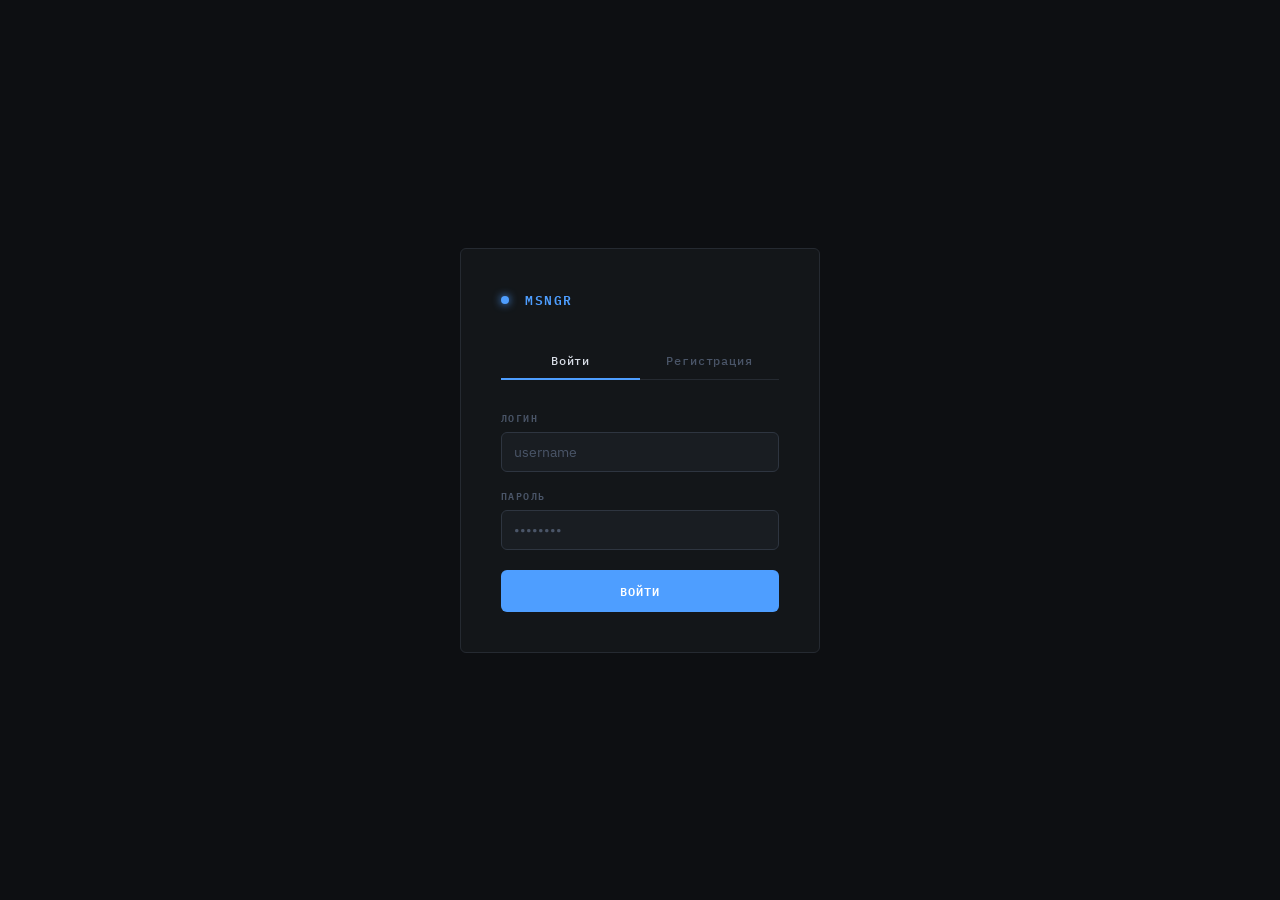
==== frontend/index.html @ 85118519 "Test" ====
<!DOCTYPE html>
<html lang="ru">
<head>
<meta charset="UTF-8" />
<meta name="viewport" content="width=device-width, initial-scale=1.0" />
<title>Messenger</title>
<link rel="preconnect" href="https://fonts.googleapis.com" />
<link href="https://fonts.googleapis.com/css2?family=IBM+Plex+Mono:wght@400;500;600&family=IBM+Plex+Sans:wght@300;400;500;600&display=swap" rel="stylesheet" />
<style>
/* ─── Reset & Variables ─────────────────────────────────────── */
*, *::before, *::after { box-sizing: border-box; margin: 0; padding: 0; }

:root {
  --bg:        #0d0f12;
  --bg2:       #131619;
  --bg3:       #191d22;
  --border:    #252a31;
  --border2:   #2e3540;
  --text:      #d8dde6;
  --text2:     #7a8898;
  --text3:     #4a5568;
  --accent:    #4e9eff;
  --accent2:   #0d6efd;
  --green:     #3ecf8e;
  --red:       #f56565;
  --yellow:    #f6c90e;
  --msg-me:    #1a2a3e;
  --msg-other: #17191e;
  --radius:    6px;
  --font-mono: 'IBM Plex Mono', monospace;
  --font-sans: 'IBM Plex Sans', sans-serif;
  --sidebar-w: 300px;
  --topbar-h:  54px;
}

html, body { height: 100%; overflow: hidden; }

body {
  font-family: var(--font-sans);
  background: var(--bg);
  color: var(--text);
  display: flex;
  align-items: center;
  justify-content: center;
}

/* ─── Auth Screen ───────────────────────────────────────────── */
#auth-screen {
  width: 100%; height: 100%;
  display: flex; align-items: center; justify-content: center;
  background: var(--bg);
  animation: fadeIn .3s ease;
}

.auth-card {
  width: 360px;
  background: var(--bg2);
  border: 1px solid var(--border);
  border-radius: var(--radius);
  padding: 40px;
  display: flex; flex-direction: column; gap: 0;
}

.auth-logo {
  font-family: var(--font-mono);
  font-size: 13px;
  font-weight: 600;
  letter-spacing: .12em;
  text-transform: uppercase;
  color: var(--accent);
  margin-bottom: 32px;
  display: flex; align-items: center; gap: 8px;
}
.auth-logo::before {
  content: '';
  width: 8px; height: 8px;
  background: var(--accent);
  border-radius: 50%;
  display: inline-block;
  box-shadow: 0 0 8px var(--accent);
}

.auth-tabs {
  display: flex; gap: 0;
  border-bottom: 1px solid var(--border);
  margin-bottom: 28px;
}
.auth-tab {
  flex: 1;
  padding: 10px 0;
  background: none; border: none;
  font-family: var(--font-mono);
  font-size: 12px; font-weight: 500;
  letter-spacing: .08em;
  color: var(--text3);
  cursor: pointer;
  border-bottom: 2px solid transparent;
  margin-bottom: -1px;
  transition: color .2s, border-color .2s;
}
.auth-tab.active {
  color: var(--text);
  border-bottom-color: var(--accent);
}

.auth-form { display: flex; flex-direction: column; gap: 14px; }
.auth-form.hidden { display: none; }

.field-label {
  font-family: var(--font-mono);
  font-size: 10px;
  font-weight: 600;
  letter-spacing: .14em;
  text-transform: uppercase;
  color: var(--text3);
  margin-bottom: 6px;
}

.field-group { display: flex; flex-direction: column; }

input[type=text], input[type=password] {
  background: var(--bg3);
  border: 1px solid var(--border2);
  border-radius: var(--radius);
  padding: 10px 12px;
  color: var(--text);
  font-family: var(--font-sans);
  font-size: 14px;
  outline: none;
  transition: border-color .2s, box-shadow .2s;
}
input:focus {
  border-color: var(--accent);
  box-shadow: 0 0 0 2px rgba(78,158,255,.12);
}
input::placeholder { color: var(--text3); }

.btn-primary {
  margin-top: 6px;
  background: var(--accent);
  border: none;
  border-radius: var(--radius);
  padding: 11px;
  color: #fff;
  font-family: var(--font-mono);
  font-size: 12px; font-weight: 600;
  letter-spacing: .1em;
  cursor: pointer;
  transition: background .15s, transform .1s;
}
.btn-primary:hover { background: var(--accent2); }
.btn-primary:active { transform: scale(.98); }

.auth-error {
  font-family: var(--font-mono);
  font-size: 11px;
  color: var(--red);
  padding: 8px 10px;
  background: rgba(245,101,101,.08);
  border: 1px solid rgba(245,101,101,.2);
  border-radius: var(--radius);
  display: none;
}
.auth-error.show { display: block; }

/* ─── App Layout ────────────────────────────────────────────── */
#app {
  width: 100%; height: 100%;
  display: none;
  flex-direction: row;
  background: var(--bg);
}
#app.visible { display: flex; }

/* ─── Sidebar ───────────────────────────────────────────────── */
.sidebar {
  width: var(--sidebar-w);
  min-width: var(--sidebar-w);
  background: var(--bg2);
  border-right: 1px solid var(--border);
  display: flex; flex-direction: column;
  height: 100%;
  overflow: hidden;
}

.sidebar-header {
  height: var(--topbar-h);
  padding: 0 16px;
  display: flex; align-items: center; justify-content: space-between;
  border-bottom: 1px solid var(--border);
  flex-shrink: 0;
}

.sidebar-logo {
  font-family: var(--font-mono);
  font-size: 12px; font-weight: 600;
  letter-spacing: .12em;
  color: var(--accent);
  display: flex; align-items: center; gap: 7px;
}
.conn-dot {
  width: 7px; height: 7px;
  border-radius: 50%;
  background: var(--text3);
  transition: background .3s, box-shadow .3s;
  flex-shrink: 0;
}
.conn-dot.connected { background: var(--green); box-shadow: 0 0 6px var(--green); }
.conn-dot.error { background: var(--red); }

.icon-btn {
  width: 30px; height: 30px;
  background: none; border: 1px solid var(--border2);
  border-radius: var(--radius);
  color: var(--text2);
  cursor: pointer;
  display: flex; align-items: center; justify-content: center;
  font-size: 16px;
  transition: background .15s, color .15s, border-color .15s;
}
.icon-btn:hover { background: var(--bg3); color: var(--text); border-color: var(--border2); }

.sidebar-me {
  padding: 12px 16px;
  border-bottom: 1px solid var(--border);
  display: flex; align-items: center; gap: 10px;
  flex-shrink: 0;
}
.me-avatar {
  width: 32px; height: 32px;
  border-radius: 50%;
  background: var(--accent2);
  display: flex; align-items: center; justify-content: center;
  font-family: var(--font-mono);
  font-size: 11px; font-weight: 600;
  color: #fff;
  flex-shrink: 0;
}
.me-info { flex: 1; min-width: 0; }
.me-nick {
  font-size: 13px; font-weight: 600;
  color: var(--text);
  white-space: nowrap; overflow: hidden; text-overflow: ellipsis;
}
.me-login {
  font-family: var(--font-mono);
  font-size: 10px; color: var(--text3);
}
.logout-btn {
  background: none; border: none;
  color: var(--text3); cursor: pointer;
  font-size: 15px;
  transition: color .15s;
  padding: 4px;
}
.logout-btn:hover { color: var(--red); }

.rooms-label {
  padding: 12px 16px 6px;
  font-family: var(--font-mono);
  font-size: 10px; font-weight: 600;
  letter-spacing: .14em;
  text-transform: uppercase;
  color: var(--text3);
  display: flex; align-items: center; justify-content: space-between;
  flex-shrink: 0;
}

.rooms-list {
  flex: 1;
  overflow-y: auto;
  scrollbar-width: thin;
  scrollbar-color: var(--border2) transparent;
}
.rooms-list::-webkit-scrollbar { width: 4px; }
.rooms-list::-webkit-scrollbar-thumb { background: var(--border2); border-radius: 2px; }

.room-item {
  padding: 10px 16px;
  cursor: pointer;
  display: flex; align-items: center; gap: 10px;
  border-left: 2px solid transparent;
  transition: background .12s, border-color .12s;
  position: relative;
}
.room-item:hover { background: var(--bg3); }
.room-item.active {
  background: rgba(78,158,255,.07);
  border-left-color: var(--accent);
}

.room-avatar {
  width: 36px; height: 36px;
  border-radius: 50%;
  background: var(--bg3);
  border: 1px solid var(--border2);
  display: flex; align-items: center; justify-content: center;
  font-family: var(--font-mono);
  font-size: 12px; font-weight: 600;
  color: var(--text2);
  flex-shrink: 0;
  text-transform: uppercase;
}

.room-info { flex: 1; min-width: 0; }
.room-name {
  font-size: 13px; font-weight: 500;
  white-space: nowrap; overflow: hidden; text-overflow: ellipsis;
  color: var(--text);
}
.room-last {
  font-size: 11px; color: var(--text3);
  white-space: nowrap; overflow: hidden; text-overflow: ellipsis;
  margin-top: 2px;
}

.unread-badge {
  min-width: 18px; height: 18px;
  background: var(--accent);
  border-radius: 9px;
  font-family: var(--font-mono);
  font-size: 10px; font-weight: 600;
  color: #fff;
  display: flex; align-items: center; justify-content: center;
  padding: 0 5px;
  flex-shrink: 0;
}

.rooms-empty {
  padding: 32px 16px;
  text-align: center;
  color: var(--text3);
  font-size: 13px;
  font-family: var(--font-mono);
}

/* ─── Chat Area ─────────────────────────────────────────────── */
.chat-area {
  flex: 1;
  display: flex; flex-direction: column;
  height: 100%;
  overflow: hidden;
}

.chat-topbar {
  height: var(--topbar-h);
  padding: 0 20px;
  border-bottom: 1px solid var(--border);
  display: flex; align-items: center; gap: 12px;
  flex-shrink: 0;
  background: var(--bg2);
}
.chat-title {
  flex: 1;
  font-size: 14px; font-weight: 600;
  color: var(--text);
  white-space: nowrap; overflow: hidden; text-overflow: ellipsis;
}
.chat-subtitle {
  font-family: var(--font-mono);
  font-size: 11px; color: var(--text3);
  margin-top: 1px;
}

.topbar-actions { display: flex; gap: 6px; }

.chat-placeholder {
  flex: 1;
  display: flex; flex-direction: column;
  align-items: center; justify-content: center;
  color: var(--text3);
  gap: 12px;
}
.chat-placeholder svg { opacity: .15; }
.chat-placeholder p {
  font-family: var(--font-mono);
  font-size: 12px; letter-spacing: .1em;
}

/* Messages */
.messages-area {
  flex: 1;
  overflow-y: auto;
  padding: 20px;
  display: flex; flex-direction: column; gap: 2px;
  scrollbar-width: thin;
  scrollbar-color: var(--border2) transparent;
}
.messages-area::-webkit-scrollbar { width: 4px; }
.messages-area::-webkit-scrollbar-thumb { background: var(--border2); border-radius: 2px; }

.msg-group { display: flex; flex-direction: column; gap: 1px; margin-bottom: 10px; }
.msg-group.me { align-items: flex-end; }

.msg-author {
  font-family: var(--font-mono);
  font-size: 10px; font-weight: 600;
  letter-spacing: .06em;
  color: var(--text3);
  padding: 0 10px;
  margin-bottom: 3px;
}

.msg-bubble {
  max-width: 68%;
  padding: 9px 13px;
  border-radius: 10px;
  font-size: 14px;
  line-height: 1.55;
  word-break: break-word;
  background: var(--msg-other);
  color: var(--text);
  border: 1px solid var(--border);
  animation: msgIn .15s ease;
}
.msg-group.me .msg-bubble {
  background: var(--msg-me);
  border-color: rgba(78,158,255,.2);
}

@keyframes msgIn {
  from { opacity: 0; transform: translateY(4px); }
  to { opacity: 1; transform: none; }
}

.msg-time {
  font-family: var(--font-mono);
  font-size: 9px;
  color: var(--text3);
  padding: 0 10px;
  margin-top: 2px;
}

.msg-load-more {
  text-align: center;
  padding: 8px;
}
.msg-load-btn {
  background: none; border: 1px solid var(--border2);
  border-radius: var(--radius);
  color: var(--text3);
  font-family: var(--font-mono);
  font-size: 11px;
  padding: 6px 14px;
  cursor: pointer;
  transition: background .15s, color .15s;
}
.msg-load-btn:hover { background: var(--bg3); color: var(--text2); }

/* Input */
.chat-input-bar {
  padding: 14px 20px;
  border-top: 1px solid var(--border);
  background: var(--bg2);
  display: flex; gap: 10px; align-items: flex-end;
  flex-shrink: 0;
}

.input-wrap {
  flex: 1;
  background: var(--bg3);
  border: 1px solid var(--border2);
  border-radius: 10px;
  display: flex; align-items: flex-end;
  padding: 0 4px;
  transition: border-color .2s, box-shadow .2s;
}
.input-wrap:focus-within {
  border-color: var(--accent);
  box-shadow: 0 0 0 2px rgba(78,158,255,.1);
}

#msg-input {
  flex: 1;
  background: none; border: none; outline: none;
  color: var(--text);
  font-family: var(--font-sans);
  font-size: 14px;
  padding: 10px 8px;
  resize: none;
  max-height: 130px;
  scrollbar-width: thin;
  line-height: 1.5;
}
#msg-input::placeholder { color: var(--text3); }

.send-btn {
  width: 36px; height: 36px; min-width: 36px;
  background: var(--accent);
  border: none; border-radius: 8px;
  color: #fff;
  cursor: pointer;
  display: flex; align-items: center; justify-content: center;
  transition: background .15s, transform .1s;
  margin-bottom: 5px;
}
.send-btn:hover { background: var(--accent2); }
.send-btn:active { transform: scale(.93); }
.send-btn:disabled { background: var(--border2); cursor: not-allowed; }

/* ─── Modal ─────────────────────────────────────────────────── */
.modal-overlay {
  position: fixed; inset: 0;
  background: rgba(0,0,0,.6);
  backdrop-filter: blur(4px);
  display: flex; align-items: center; justify-content: center;
  z-index: 100;
  animation: fadeIn .15s ease;
}
.modal-overlay.hidden { display: none; }

.modal-box {
  background: var(--bg2);
  border: 1px solid var(--border2);
  border-radius: var(--radius);
  padding: 28px;
  width: 340px;
  display: flex; flex-direction: column; gap: 16px;
  animation: slideUp .2s ease;
}

@keyframes slideUp {
  from { transform: translateY(12px); opacity: 0; }
  to { transform: none; opacity: 1; }
}

.modal-title {
  font-family: var(--font-mono);
  font-size: 12px; font-weight: 600;
  letter-spacing: .1em;
  text-transform: uppercase;
  color: var(--text);
}

.modal-actions { display: flex; gap: 8px; justify-content: flex-end; }
.btn-ghost {
  background: none; border: 1px solid var(--border2);
  border-radius: var(--radius);
  color: var(--text2);
  font-family: var(--font-mono);
  font-size: 11px;
  padding: 8px 14px;
  cursor: pointer;
  transition: background .15s;
}
.btn-ghost:hover { background: var(--bg3); }

.members-list { display: flex; flex-direction: column; gap: 6px; max-height: 240px; overflow-y: auto; }
.member-row {
  display: flex; align-items: center; gap: 10px;
  padding: 6px 0;
  border-bottom: 1px solid var(--border);
}
.member-row:last-child { border: none; }
.member-avatar {
  width: 28px; height: 28px;
  border-radius: 50%;
  background: var(--bg3);
  border: 1px solid var(--border2);
  display: flex; align-items: center; justify-content: center;
  font-family: var(--font-mono);
  font-size: 10px; font-weight: 600;
  color: var(--text2);
  text-transform: uppercase;
  flex-shrink: 0;
}
.member-name { font-size: 13px; flex: 1; }
.member-login { font-family: var(--font-mono); font-size: 10px; color: var(--text3); }

/* ─── Toast ─────────────────────────────────────────────────── */
#toast {
  position: fixed;
  bottom: 24px; left: 50%;
  transform: translateX(-50%) translateY(20px);
  background: var(--bg3);
  border: 1px solid var(--border2);
  border-radius: var(--radius);
  padding: 10px 18px;
  font-family: var(--font-mono);
  font-size: 12px;
  color: var(--text2);
  opacity: 0;
  pointer-events: none;
  z-index: 200;
  transition: opacity .2s, transform .2s;
  white-space: nowrap;
}
#toast.show {
  opacity: 1;
  transform: translateX(-50%) translateY(0);
}

/* ─── Misc ──────────────────────────────────────────────────── */
@keyframes fadeIn { from { opacity: 0; } to { opacity: 1; } }

.hidden { display: none !important; }

.divider-date {
  text-align: center;
  margin: 14px 0 6px;
  position: relative;
}
.divider-date span {
  font-family: var(--font-mono);
  font-size: 10px;
  color: var(--text3);
  background: var(--bg);
  padding: 0 10px;
  position: relative;
  z-index: 1;
}
.divider-date::before {
  content: '';
  position: absolute;
  left: 0; right: 0; top: 50%;
  height: 1px;
  background: var(--border);
}

/* Mobile */
@media (max-width: 640px) {
  .sidebar {
    position: absolute;
    z-index: 10;
    transform: translateX(-100%);
    transition: transform .25s ease;
    height: 100%;
  }
  .sidebar.open { transform: none; }
  :root { --sidebar-w: 280px; }
}
</style>
</head>
<body>

<!-- ─── Auth Screen ─────────────────────────────────────────── -->
<div id="auth-screen">
  <div class="auth-card">
    <div class="auth-logo">
      <span></span> MSNGR
    </div>
    <div class="auth-tabs">
      <button class="auth-tab active" onclick="switchTab('login')">Войти</button>
      <button class="auth-tab" onclick="switchTab('register')">Регистрация</button>
    </div>

    <!-- Login -->
    <form class="auth-form" id="form-login" onsubmit="doLogin(event)">
      <div class="field-group">
        <div class="field-label">Логин</div>
        <input type="text" id="l-login" placeholder="username" autocomplete="username" />
      </div>
      <div class="field-group">
        <div class="field-label">Пароль</div>
        <input type="password" id="l-pass" placeholder="••••••••" autocomplete="current-password" />
      </div>
      <div class="auth-error" id="login-err"></div>
      <button class="btn-primary" type="submit">ВОЙТИ</button>
    </form>

    <!-- Register -->
    <form class="auth-form hidden" id="form-register" onsubmit="doRegister(event)">
      <div class="field-group">
        <div class="field-label">Логин</div>
        <input type="text" id="r-login" placeholder="username" autocomplete="username" />
      </div>
      <div class="field-group">
        <div class="field-label">Никнейм (необязательно)</div>
        <input type="text" id="r-nick" placeholder="Отображаемое имя" />
      </div>
      <div class="field-group">
        <div class="field-label">Пароль</div>
        <input type="password" id="r-pass" placeholder="минимум 6 символов" autocomplete="new-password" />
      </div>
      <div class="field-group">
        <div class="field-label">Повторите пароль</div>
        <input type="password" id="r-pass2" placeholder="••••••••" autocomplete="new-password" />
      </div>
      <div class="auth-error" id="reg-err"></div>
      <button class="btn-primary" type="submit">СОЗДАТЬ АККАУНТ</button>
    </form>
  </div>
</div>

<!-- ─── App ────────────────────────────────────────────────── -->
<div id="app">

  <!-- Sidebar -->
  <div class="sidebar" id="sidebar">
    <div class="sidebar-header">
      <div class="sidebar-logo">
        <span class="conn-dot" id="conn-dot"></span>
        MSNGR
      </div>
      <button class="icon-btn" title="Создать комнату" onclick="openCreateRoom()">＋</button>
    </div>

    <div class="sidebar-me">
      <div class="me-avatar" id="me-avatar">?</div>
      <div class="me-info">
        <div class="me-nick" id="me-nick">—</div>
        <div class="me-login" id="me-login"></div>
      </div>
      <button class="logout-btn" onclick="doLogout()" title="Выйти">⏻</button>
    </div>

    <div class="rooms-label">
      Чаты
      <span id="total-unread" style="display:none; background:var(--accent); color:#fff; font-family:var(--font-mono); font-size:10px; font-weight:600; border-radius:9px; padding:1px 7px;"></span>
    </div>

    <div class="rooms-list" id="rooms-list">
      <div class="rooms-empty">нет чатов</div>
    </div>
  </div>

  <!-- Chat -->
  <div class="chat-area" id="chat-area">

    <!-- Placeholder -->
    <div class="chat-placeholder" id="chat-placeholder">
      <svg width="64" height="64" viewBox="0 0 24 24" fill="none" stroke="currentColor" stroke-width="1">
        <path d="M21 15a2 2 0 0 1-2 2H7l-4 4V5a2 2 0 0 1 2-2h14a2 2 0 0 1 2 2z"/>
      </svg>
      <p>выберите чат</p>
    </div>

    <!-- Active chat -->
    <div id="chat-main" class="hidden" style="display:none; flex-direction:column; height:100%;">
      <div class="chat-topbar">
        <div style="display:flex; flex-direction:column;">
          <div class="chat-title" id="chat-title">—</div>
          <div class="chat-subtitle" id="chat-subtitle"></div>
        </div>
        <div class="topbar-actions">
          <button class="icon-btn" title="Участники" onclick="openMembers()">👥</button>
          <button class="icon-btn" title="Добавить участника" onclick="openAddMember()">＋</button>
          <button class="icon-btn" title="Переименовать" onclick="openRename()">✎</button>
          <button class="icon-btn" title="Покинуть" onclick="confirmLeave()" style="color:var(--red)">✕</button>
        </div>
      </div>

      <div class="messages-area" id="messages-area">
        <div class="msg-load-more" id="load-more-wrap">
          <button class="msg-load-btn" onclick="loadMoreMessages()">Загрузить ещё</button>
        </div>
      </div>

      <div class="chat-input-bar">
        <div class="input-wrap">
          <textarea id="msg-input" rows="1" placeholder="Сообщение..."></textarea>
        </div>
        <button class="send-btn" id="send-btn" onclick="sendMessage()">
          <svg width="16" height="16" viewBox="0 0 24 24" fill="currentColor">
            <path d="M2.01 21L23 12 2.01 3 2 10l15 2-15 2z"/>
          </svg>
        </button>
      </div>
    </div>
  </div>
</div>

<!-- ─── Modals ─────────────────────────────────────────────── -->

<!-- Create Room -->
<div class="modal-overlay hidden" id="modal-create-room">
  <div class="modal-box">
    <div class="modal-title">Новый чат</div>
    <div class="field-group">
      <div class="field-label">Название комнаты</div>
      <input type="text" id="new-room-name" placeholder="Мой чат" />
    </div>
    <div class="modal-actions">
      <button class="btn-ghost" onclick="closeModal('modal-create-room')">Отмена</button>
      <button class="btn-primary" style="margin:0; flex:0;" onclick="doCreateRoom()">Создать</button>
    </div>
  </div>
</div>

<!-- Add Member -->
<div class="modal-overlay hidden" id="modal-add-member">
  <div class="modal-box">
    <div class="modal-title">Добавить участника</div>
    <div class="field-group">
      <div class="field-label">Логин пользователя</div>
      <input type="text" id="add-member-login" placeholder="username" />
    </div>
    <div class="modal-actions">
      <button class="btn-ghost" onclick="closeModal('modal-add-member')">Отмена</button>
      <button class="btn-primary" style="margin:0; flex:0;" onclick="doAddMember()">Добавить</button>
    </div>
  </div>
</div>

<!-- Rename Room -->
<div class="modal-overlay hidden" id="modal-rename">
  <div class="modal-box">
    <div class="modal-title">Переименовать чат</div>
    <div class="field-group">
      <div class="field-label">Новое название</div>
      <input type="text" id="rename-input" placeholder="Название" />
    </div>
    <div class="modal-actions">
      <button class="btn-ghost" onclick="closeModal('modal-rename')">Отмена</button>
      <button class="btn-primary" style="margin:0; flex:0;" onclick="doRenameRoom()">Сохранить</button>
    </div>
  </div>
</div>

<!-- Members -->
<div class="modal-overlay hidden" id="modal-members">
  <div class="modal-box">
    <div class="modal-title">Участники</div>
    <div class="members-list" id="members-list"></div>
    <div class="modal-actions">
      <button class="btn-ghost" onclick="closeModal('modal-members')">Закрыть</button>
    </div>
  </div>
</div>

<!-- Toast -->
<div id="toast"></div>

<script>
/* ═══════════════════════════════════════════════════════
   STATE
═══════════════════════════════════════════════════════ */
const HOST = window.location.host; // используем тот же хост
let token = localStorage.getItem('token') || '';
let me = JSON.parse(localStorage.getItem('me') || 'null');
let ws = null;
let wsReady = false;

let rooms = [];         // RoomWithMeta[]
let activeRoomID = null;
let messages = {};      // roomID → Message[]
let offsets = {};       // roomID → offset

/* ═══════════════════════════════════════════════════════
   AUTH
═══════════════════════════════════════════════════════ */
function switchTab(tab) {
  document.querySelectorAll('.auth-tab').forEach((t,i) =>
    t.classList.toggle('active', (i === 0) === (tab === 'login')));
  document.getElementById('form-login').classList.toggle('hidden', tab !== 'login');
  document.getElementById('form-register').classList.toggle('hidden', tab !== 'register');
}

async function doLogin(e) {
  e.preventDefault();
  const login = document.getElementById('l-login').value.trim();
  const password = document.getElementById('l-pass').value;
  const errEl = document.getElementById('login-err');
  errEl.classList.remove('show');
  try {
    const res = await fetch('/login', {
      method: 'POST',
      headers: {'Content-Type':'application/json'},
      body: JSON.stringify({ login, password })
    });
    const data = await res.json();
    if (!data.success) throw new Error(data.error || 'Ошибка входа');
    token = data.data.token;
    me = { login: data.data.login, nickname: data.data.nickname };
    localStorage.setItem('token', token);
    localStorage.setItem('me', JSON.stringify(me));
    startApp();
  } catch(err) {
    errEl.textContent = err.message;
    errEl.classList.add('show');
  }
}

async function doRegister(e) {
  e.preventDefault();
  const login    = document.getElementById('r-login').value.trim();
  const nickname = document.getElementById('r-nick').value.trim();
  const password = document.getElementById('r-pass').value;
  const repeatPassword = document.getElementById('r-pass2').value;
  const errEl = document.getElementById('reg-err');
  errEl.classList.remove('show');
  try {
    const res = await fetch('/register', {
      method: 'POST',
      headers: {'Content-Type':'application/json'},
      body: JSON.stringify({ login, nickname, password, repeatPassword })
    });
    const data = await res.json();
    if (!data.success) throw new Error(data.error || 'Ошибка регистрации');
    toast('Аккаунт создан! Войдите.');
    switchTab('login');
    document.getElementById('l-login').value = login;
  } catch(err) {
    errEl.textContent = err.message;
    errEl.classList.add('show');
  }
}

function doLogout() {
  localStorage.removeItem('token');
  localStorage.removeItem('me');
  token = ''; me = null;
  if (ws) ws.close();
  ws = null; wsReady = false;
  rooms = []; messages = {}; activeRoomID = null;
  document.getElementById('app').classList.remove('visible');
  document.getElementById('auth-screen').style.display = 'flex';
}

/* ═══════════════════════════════════════════════════════
   APP INIT
═══════════════════════════════════════════════════════ */
function startApp() {
  document.getElementById('auth-screen').style.display = 'none';
  const app = document.getElementById('app');
  app.classList.add('visible');

  document.getElementById('me-nick').textContent = me.nickname || me.login;
  document.getElementById('me-login').textContent = '@' + me.login;
  document.getElementById('me-avatar').textContent = (me.nickname || me.login)[0].toUpperCase();

  connectWS();
  setupTextarea();
}

/* ═══════════════════════════════════════════════════════
   WEBSOCKET
═══════════════════════════════════════════════════════ */
function connectWS() {
  const proto = location.protocol === 'https:' ? 'wss' : 'ws';
  const url = `${proto}://${HOST}/ws?token=${encodeURIComponent(token)}`;
  ws = new WebSocket(url);

  setConnDot('connecting');

  ws.onopen = () => {
    wsReady = true;
    setConnDot('connected');
  };

  ws.onclose = () => {
    wsReady = false;
    setConnDot('disconnected');
    // Реконнект через 3 сек
    setTimeout(() => { if (token) connectWS(); }, 3000);
  };

  ws.onerror = () => setConnDot('error');

  ws.onmessage = (e) => {
    let msg;
    try { msg = JSON.parse(e.data); } catch { return; }
    handleServerMessage(msg);
  };
}

function send(action, payload = {}) {
  if (ws && wsReady) {
    ws.send(JSON.stringify({ action, payload }));
  }
}

function setConnDot(state) {
  const dot = document.getElementById('conn-dot');
  dot.className = 'conn-dot';
  if (state === 'connected') dot.classList.add('connected');
  if (state === 'error') dot.classList.add('error');
}

/* ═══════════════════════════════════════════════════════
   SERVER MESSAGE HANDLER
═══════════════════════════════════════════════════════ */
function handleServerMessage(msg) {
  switch (msg.action) {

    case 'init':
      renderRooms(msg.data.rooms || []);
      break;

    case 'rooms':
      renderRooms(msg.data || []);
      break;

    case 'messages':
      onMessages(msg.data);
      break;

    case 'new_message':
      onNewMessage(msg.data);
      break;

    case 'room_created':
      rooms.unshift({ ...msg.data, unread_count: 0, last_message: null });
      renderRoomsList();
      toast('Чат создан');
      openRoom(msg.data.id);
      break;

    case 'joined_room':
    case 'added_to_room':
      // Запросить актуальный список чатов
      send('get_rooms');
      if (msg.action === 'added_to_room') toast('Вас добавили в чат: ' + msg.data.roomName);
      break;

    case 'left_room': {
      const rid = msg.data.room_id;
      rooms = rooms.filter(r => r.id !== rid);
      if (activeRoomID === rid) { activeRoomID = null; showPlaceholder(); }
      renderRoomsList();
      break;
    }

    case 'member_joined':
    case 'member_left':
      // Обновить подзаголовок если открыта эта комната
      if (activeRoomID === msg.data.room_id) {
        updateChatSubtitle();
      }
      break;

    case 'room_renamed': {
      const r = rooms.find(x => x.id === msg.data.room_id);
      if (r) {
        r.roomName = msg.data.room_name;
        renderRoomsList();
        if (activeRoomID === msg.data.room_id)
          document.getElementById('chat-title').textContent = msg.data.room_name;
      }
      break;
    }

    case 'messages_read':
      // Убрать бейдж
      if (msg.data.room_id) {
        const r = rooms.find(x => x.id === msg.data.room_id);
        if (r) { r.unread_count = 0; renderRoomsList(); }
      }
      break;

    case 'pong': break;

    default:
      if (!msg.success && msg.error) toast('⚠ ' + msg.error);
  }
}

/* ═══════════════════════════════════════════════════════
   ROOMS
═══════════════════════════════════════════════════════ */
function renderRooms(data) {
  rooms = data;
  renderRoomsList();
}

function renderRoomsList() {
  const el = document.getElementById('rooms-list');
  if (!rooms.length) {
    el.innerHTML = '<div class="rooms-empty">нет чатов</div>';
    return;
  }

  let totalUnread = 0;
  el.innerHTML = rooms.map(r => {
    totalUnread += r.unread_count || 0;
    const letter = (r.roomName || '?')[0].toUpperCase();
    const last = r.last_message ? escHtml(r.last_message.content).slice(0, 40) : '';
    const badge = r.unread_count > 0
      ? `<span class="unread-badge">${r.unread_count > 99 ? '99+' : r.unread_count}</span>` : '';
    const active = r.id === activeRoomID ? ' active' : '';
    return `
      <div class="room-item${active}" onclick="openRoom(${r.id})">
        <div class="room-avatar">${letter}</div>
        <div class="room-info">
          <div class="room-name">${escHtml(r.roomName)}</div>
          <div class="room-last">${last || '<span style="color:var(--text3)">нет сообщений</span>'}</div>
        </div>
        ${badge}
      </div>`;
  }).join('');

  const tu = document.getElementById('total-unread');
  if (totalUnread > 0) { tu.textContent = totalUnread; tu.style.display = ''; }
  else tu.style.display = 'none';
}

function openRoom(roomID) {
  activeRoomID = roomID;
  renderRoomsList();

  const room = rooms.find(r => r.id === roomID);
  document.getElementById('chat-title').textContent = room ? room.roomName : '—';

  showChatMain();
  updateChatSubtitle();

  // Инициализируем буфер если нужно
  if (!messages[roomID]) { messages[roomID] = []; offsets[roomID] = 0; }

  const area = document.getElementById('messages-area');
  // Оставить кнопку "загрузить ещё"
  area.innerHTML = '<div class="msg-load-more" id="load-more-wrap"><button class="msg-load-btn" onclick="loadMoreMessages()">Загрузить ещё</button></div>';

  // Сбросить offset и загрузить
  offsets[roomID] = 0;
  messages[roomID] = [];
  fetchMessages(roomID, 50, 0);

  // Пометить прочитанными
  const r = rooms.find(x => x.id === roomID);
  if (r) { r.unread_count = 0; renderRoomsList(); }
}

function loadMoreMessages() {
  if (!activeRoomID) return;
  fetchMessages(activeRoomID, 50, offsets[activeRoomID] || 0);
}

function fetchMessages(roomID, limit, offset) {
  send('get_messages', { room_id: roomID, limit, offset });
}

function onMessages(data) {
  const { room_id, messages: msgs, offset } = data;
  if (room_id !== activeRoomID) return;

  const isInitial = (offset === 0);
  const reversed = [...(msgs || [])].reverse(); // сервер шлёт DESC, нам нужен ASC

  if (isInitial) {
    messages[room_id] = reversed;
    offsets[room_id] = reversed.length;
  } else {
    messages[room_id] = [...reversed, ...messages[room_id]];
    offsets[room_id] += reversed.length;
  }

  renderMessages(room_id, isInitial, reversed.length < 50);
}

function onNewMessage(msg) {
  const rid = msg.roomID || msg.room_id;
  if (!messages[rid]) messages[rid] = [];
  messages[rid].push(msg);
  if (offsets[rid] !== undefined) offsets[rid]++;

  // Обновить last_message в списке чатов
  const r = rooms.find(x => x.id === rid);
  if (r) {
    r.last_message = msg;
    if (rid !== activeRoomID) r.unread_count = (r.unread_count || 0) + 1;
    // Поднять вверх
    rooms = [r, ...rooms.filter(x => x.id !== rid)];
    renderRoomsList();
  }

  if (rid === activeRoomID) {
    appendMessage(msg);
    scrollBottom();
    send('mark_read', { room_id: rid });
  }
}

/* ─── Render messages ───────────────────────────────────── */
function renderMessages(roomID, isInitial, noMore) {
  const area = document.getElementById('messages-area');
  const loadWrap = document.getElementById('load-more-wrap');
  if (noMore && loadWrap) loadWrap.style.display = 'none';

  const msgs = messages[roomID] || [];
  if (!msgs.length) { scrollBottom(); return; }

  if (isInitial) {
    // Полная перерисовка
    area.innerHTML = '<div class="msg-load-more" id="load-more-wrap"><button class="msg-load-btn" onclick="loadMoreMessages()">Загрузить ещё</button></div>';
    if (noMore) document.getElementById('load-more-wrap').style.display = 'none';
    msgs.forEach(m => appendMessage(m, false));
    scrollBottom();
  } else {
    // Prepend новых сообщений (старых)
    const prevScrollHeight = area.scrollHeight;
    const count = offsets[roomID] - (msgs.length); // сколько уже было
    // Берём только новые (в начале массива)
    const newMsgs = messages[roomID].slice(0, messages[roomID].length - count);
    // Вставляем после load-more-wrap
    const lw = document.getElementById('load-more-wrap');
    newMsgs.forEach(m => {
      const el = buildMessageEl(m);
      lw.insertAdjacentElement('afterend', el);
    });
    // Сохраняем позицию скролла
    area.scrollTop = area.scrollHeight - prevScrollHeight;
  }
}

function appendMessage(msg, animate = true) {
  const area = document.getElementById('messages-area');
  const el = buildMessageEl(msg, animate);
  area.appendChild(el);
}

function buildMessageEl(msg, animate = false) {
  const isMe = msg.userID === getMeID() || msg.user_id === getMeID();
  // Упрощённо — по никнейму
  const nick = msg.userNickname || msg.UserNickname || msg.nickname || '?';
  const content = escHtml(msg.content || msg.Content || '');
  const time = formatTime(msg.createdDateTime || msg.created_at || msg.CreatedDateTime);

  const div = document.createElement('div');
  div.className = 'msg-group' + (isMe ? ' me' : '');
  div.innerHTML = `
    ${!isMe ? `<div class="msg-author">${escHtml(nick)}</div>` : ''}
    <div class="msg-bubble${animate ? '' : ' no-anim'}">${content}</div>
    <div class="msg-time">${time}</div>
  `;
  return div;
}

function scrollBottom() {
  const area = document.getElementById('messages-area');
  area.scrollTop = area.scrollHeight;
}

/* ─── Helpers ────────────────────────────────────────────── */
let _meID = null;
function getMeID() {
  // Декодируем из токена при первом вызове
  if (_meID) return _meID;
  try {
    const payload = JSON.parse(atob(token.split('.')[1]));
    _meID = payload.user_id;
  } catch { _meID = -1; }
  return _meID;
}

function escHtml(s) {
  return String(s)
    .replace(/&/g,'&amp;').replace(/</g,'&lt;')
    .replace(/>/g,'&gt;').replace(/"/g,'&quot;');
}

function formatTime(dt) {
  if (!dt) return '';
  const d = new Date(dt);
  if (isNaN(d)) return '';
  return d.toLocaleTimeString('ru', { hour:'2-digit', minute:'2-digit' });
}

/* ═══════════════════════════════════════════════════════
   SEND MESSAGE
═══════════════════════════════════════════════════════ */
function sendMessage() {
  const input = document.getElementById('msg-input');
  const content = input.value.trim();
  if (!content || !activeRoomID) return;
  send('send_message', { room_id: activeRoomID, content });
  input.value = '';
  input.style.height = 'auto';
}

function setupTextarea() {
  const input = document.getElementById('msg-input');
  input.addEventListener('input', () => {
    input.style.height = 'auto';
    input.style.height = Math.min(input.scrollHeight, 130) + 'px';
  });
  input.addEventListener('keydown', (e) => {
    if (e.key === 'Enter' && !e.shiftKey) {
      e.preventDefault();
      sendMessage();
    }
  });
}

/* ═══════════════════════════════════════════════════════
   UI HELPERS
═══════════════════════════════════════════════════════ */
function showChatMain() {
  document.getElementById('chat-placeholder').style.display = 'none';
  const m = document.getElementById('chat-main');
  m.style.display = 'flex';
  m.classList.remove('hidden');
}

function showPlaceholder() {
  document.getElementById('chat-placeholder').style.display = '';
  const m = document.getElementById('chat-main');
  m.style.display = 'none';
}

function updateChatSubtitle() {
  const el = document.getElementById('chat-subtitle');
  if (!activeRoomID) { el.textContent = ''; return; }
  // Ленивый запрос участников не делаем постоянно — просто очищаем
  el.textContent = '';
}

/* ═══════════════════════════════════════════════════════
   MODALS
═══════════════════════════════════════════════════════ */
function openModal(id) { document.getElementById(id).classList.remove('hidden'); }
function closeModal(id) { document.getElementById(id).classList.add('hidden'); }

function openCreateRoom() {
  document.getElementById('new-room-name').value = '';
  openModal('modal-create-room');
  setTimeout(() => document.getElementById('new-room-name').focus(), 50);
}
function doCreateRoom() {
  const name = document.getElementById('new-room-name').value.trim();
  if (!name) return;
  send('create_room', { room_name: name });
  closeModal('modal-create-room');
}

function openAddMember() {
  if (!activeRoomID) return;
  document.getElementById('add-member-login').value = '';
  openModal('modal-add-member');
  setTimeout(() => document.getElementById('add-member-login').focus(), 50);
}
function doAddMember() {
  const login = document.getElementById('add-member-login').value.trim();
  if (!login || !activeRoomID) return;
  send('add_member', { room_id: activeRoomID, login });
  closeModal('modal-add-member');
  toast('Запрос отправлен...');
}

function openRename() {
  if (!activeRoomID) return;
  const r = rooms.find(x => x.id === activeRoomID);
  document.getElementById('rename-input').value = r ? r.roomName : '';
  openModal('modal-rename');
  setTimeout(() => document.getElementById('rename-input').focus(), 50);
}
function doRenameRoom() {
  const name = document.getElementById('rename-input').value.trim();
  if (!name || !activeRoomID) return;
  send('rename_room', { room_id: activeRoomID, room_name: name });
  closeModal('modal-rename');
}

function openMembers() {
  if (!activeRoomID) return;
  document.getElementById('members-list').innerHTML =
    '<div style="color:var(--text3);font-size:12px;font-family:var(--font-mono)">Загрузка...</div>';
  openModal('modal-members');
  send('get_members', { room_id: activeRoomID });

  // Временно перехватим ответ
  const orig = handleServerMessage;
  const once = (m) => {
    if (m.action === 'members' && m.data.room_id === activeRoomID) {
      renderMembersList(m.data.members || []);
      ws.removeEventListener('message', tmp);
    } else orig(m);
  };
  const tmp = (e) => { try { once(JSON.parse(e.data)); } catch {} };
  ws.addEventListener('message', tmp);
  setTimeout(() => ws.removeEventListener('message', tmp), 5000);
}

function renderMembersList(members) {
  const el = document.getElementById('members-list');
  if (!members.length) { el.innerHTML = '<div style="color:var(--text3);font-size:12px">Нет участников</div>'; return; }
  el.innerHTML = members.map(u => `
    <div class="member-row">
      <div class="member-avatar">${(u.Nickname || u.Login || '?')[0].toUpperCase()}</div>
      <div>
        <div class="member-name">${escHtml(u.Nickname || u.Login)}</div>
        <div class="member-login">@${escHtml(u.Login)}</div>
      </div>
    </div>
  `).join('');
}

function confirmLeave() {
  if (!activeRoomID) return;
  if (!confirm('Покинуть этот чат?')) return;
  send('leave_room', { room_id: activeRoomID });
}

// Закрытие по оверлею
document.querySelectorAll('.modal-overlay').forEach(overlay => {
  overlay.addEventListener('click', (e) => {
    if (e.target === overlay) overlay.classList.add('hidden');
  });
});

// Закрытие по Escape
document.addEventListener('keydown', (e) => {
  if (e.key === 'Escape') document.querySelectorAll('.modal-overlay').forEach(m => m.classList.add('hidden'));
});

/* ═══════════════════════════════════════════════════════
   TOAST
═══════════════════════════════════════════════════════ */
let toastTimer = null;
function toast(msg) {
  const el = document.getElementById('toast');
  el.textContent = msg;
  el.classList.add('show');
  clearTimeout(toastTimer);
  toastTimer = setTimeout(() => el.classList.remove('show'), 3000);
}

/* ═══════════════════════════════════════════════════════
   BOOTSTRAP
═══════════════════════════════════════════════════════ */
if (token && me) {
  startApp();
}
</script>
</body>
</html>
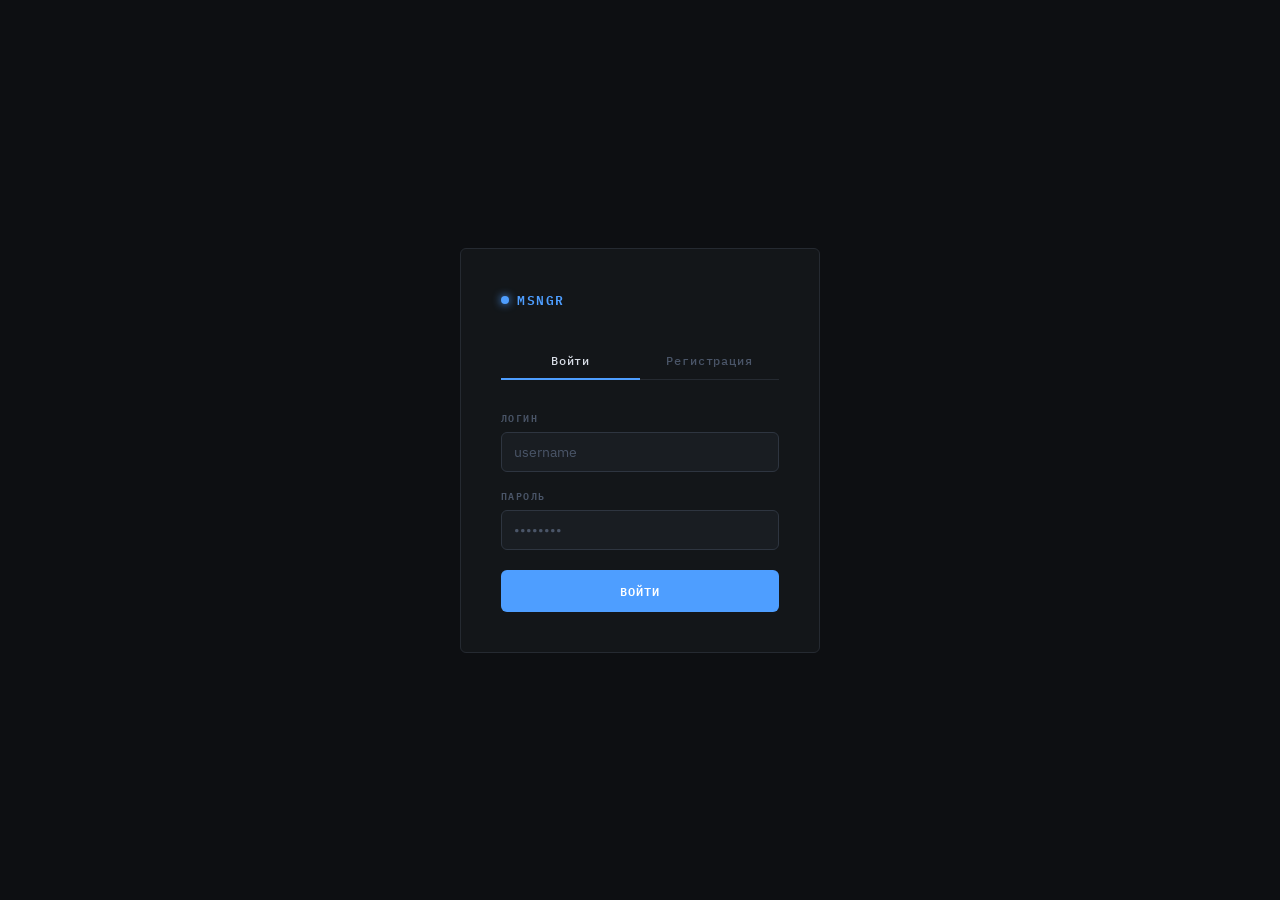
==== commit 51844152: "Backend done" ====
--- a/frontend/index.html
+++ b/frontend/index.html
@@ -7,7 +7,6 @@
 <link rel="preconnect" href="https://fonts.googleapis.com" />
 <link href="https://fonts.googleapis.com/css2?family=IBM+Plex+Mono:wght@400;500;600&family=IBM+Plex+Sans:wght@300;400;500;600&display=swap" rel="stylesheet" />
 <style>
-/* ─── Reset & Variables ─────────────────────────────────────── */
 *, *::before, *::after { box-sizing: border-box; margin: 0; padding: 0; }
 
 :root {
@@ -23,7 +22,6 @@
   --accent2:   #0d6efd;
   --green:     #3ecf8e;
   --red:       #f56565;
-  --yellow:    #f6c90e;
   --msg-me:    #1a2a3e;
   --msg-other: #17191e;
   --radius:    6px;
@@ -34,617 +32,279 @@
 }
 
 html, body { height: 100%; overflow: hidden; }
-
-body {
-  font-family: var(--font-sans);
-  background: var(--bg);
-  color: var(--text);
-  display: flex;
-  align-items: center;
-  justify-content: center;
-}
-
-/* ─── Auth Screen ───────────────────────────────────────────── */
+body { font-family: var(--font-sans); background: var(--bg); color: var(--text); display: flex; align-items: center; justify-content: center; }
+
+/* ── Auth ─────────────────────────────────────────────── */
 #auth-screen {
   width: 100%; height: 100%;
   display: flex; align-items: center; justify-content: center;
-  background: var(--bg);
-  animation: fadeIn .3s ease;
-}
-
+}
 .auth-card {
-  width: 360px;
-  background: var(--bg2);
-  border: 1px solid var(--border);
-  border-radius: var(--radius);
+  width: 360px; background: var(--bg2);
+  border: 1px solid var(--border); border-radius: var(--radius);
   padding: 40px;
-  display: flex; flex-direction: column; gap: 0;
-}
-
+}
 .auth-logo {
-  font-family: var(--font-mono);
-  font-size: 13px;
-  font-weight: 600;
-  letter-spacing: .12em;
-  text-transform: uppercase;
-  color: var(--accent);
-  margin-bottom: 32px;
-  display: flex; align-items: center; gap: 8px;
+  font-family: var(--font-mono); font-size: 13px; font-weight: 600;
+  letter-spacing: .12em; color: var(--accent);
+  margin-bottom: 32px; display: flex; align-items: center; gap: 8px;
 }
 .auth-logo::before {
-  content: '';
-  width: 8px; height: 8px;
-  background: var(--accent);
-  border-radius: 50%;
-  display: inline-block;
-  box-shadow: 0 0 8px var(--accent);
-}
-
-.auth-tabs {
-  display: flex; gap: 0;
-  border-bottom: 1px solid var(--border);
-  margin-bottom: 28px;
-}
+  content: ''; width: 8px; height: 8px; background: var(--accent);
+  border-radius: 50%; display: inline-block; box-shadow: 0 0 8px var(--accent);
+}
+.auth-tabs { display: flex; border-bottom: 1px solid var(--border); margin-bottom: 28px; }
 .auth-tab {
-  flex: 1;
-  padding: 10px 0;
-  background: none; border: none;
-  font-family: var(--font-mono);
-  font-size: 12px; font-weight: 500;
-  letter-spacing: .08em;
-  color: var(--text3);
-  cursor: pointer;
-  border-bottom: 2px solid transparent;
-  margin-bottom: -1px;
+  flex: 1; padding: 10px 0; background: none; border: none;
+  font-family: var(--font-mono); font-size: 12px; font-weight: 500;
+  letter-spacing: .08em; color: var(--text3); cursor: pointer;
+  border-bottom: 2px solid transparent; margin-bottom: -1px;
   transition: color .2s, border-color .2s;
 }
-.auth-tab.active {
-  color: var(--text);
-  border-bottom-color: var(--accent);
-}
-
+.auth-tab.active { color: var(--text); border-bottom-color: var(--accent); }
 .auth-form { display: flex; flex-direction: column; gap: 14px; }
 .auth-form.hidden { display: none; }
-
 .field-label {
-  font-family: var(--font-mono);
-  font-size: 10px;
-  font-weight: 600;
-  letter-spacing: .14em;
-  text-transform: uppercase;
-  color: var(--text3);
-  margin-bottom: 6px;
-}
-
+  font-family: var(--font-mono); font-size: 10px; font-weight: 600;
+  letter-spacing: .14em; text-transform: uppercase; color: var(--text3); margin-bottom: 6px;
+}
 .field-group { display: flex; flex-direction: column; }
-
 input[type=text], input[type=password] {
-  background: var(--bg3);
-  border: 1px solid var(--border2);
-  border-radius: var(--radius);
-  padding: 10px 12px;
-  color: var(--text);
-  font-family: var(--font-sans);
-  font-size: 14px;
-  outline: none;
-  transition: border-color .2s, box-shadow .2s;
-}
-input:focus {
-  border-color: var(--accent);
-  box-shadow: 0 0 0 2px rgba(78,158,255,.12);
-}
+  background: var(--bg3); border: 1px solid var(--border2); border-radius: var(--radius);
+  padding: 10px 12px; color: var(--text); font-family: var(--font-sans);
+  font-size: 14px; outline: none; transition: border-color .2s, box-shadow .2s;
+}
+input:focus { border-color: var(--accent); box-shadow: 0 0 0 2px rgba(78,158,255,.12); }
 input::placeholder { color: var(--text3); }
-
 .btn-primary {
-  margin-top: 6px;
-  background: var(--accent);
-  border: none;
-  border-radius: var(--radius);
-  padding: 11px;
-  color: #fff;
-  font-family: var(--font-mono);
-  font-size: 12px; font-weight: 600;
-  letter-spacing: .1em;
-  cursor: pointer;
-  transition: background .15s, transform .1s;
+  margin-top: 6px; background: var(--accent); border: none; border-radius: var(--radius);
+  padding: 11px; color: #fff; font-family: var(--font-mono); font-size: 12px; font-weight: 600;
+  letter-spacing: .1em; cursor: pointer; transition: background .15s, transform .1s;
 }
 .btn-primary:hover { background: var(--accent2); }
 .btn-primary:active { transform: scale(.98); }
-
 .auth-error {
-  font-family: var(--font-mono);
-  font-size: 11px;
-  color: var(--red);
-  padding: 8px 10px;
-  background: rgba(245,101,101,.08);
-  border: 1px solid rgba(245,101,101,.2);
-  border-radius: var(--radius);
-  display: none;
+  font-family: var(--font-mono); font-size: 11px; color: var(--red);
+  padding: 8px 10px; background: rgba(245,101,101,.08);
+  border: 1px solid rgba(245,101,101,.2); border-radius: var(--radius); display: none;
 }
 .auth-error.show { display: block; }
 
-/* ─── App Layout ────────────────────────────────────────────── */
-#app {
-  width: 100%; height: 100%;
-  display: none;
-  flex-direction: row;
-  background: var(--bg);
-}
+/* ── App Layout ───────────────────────────────────────── */
+#app { width: 100%; height: 100%; display: none; flex-direction: row; }
 #app.visible { display: flex; }
 
-/* ─── Sidebar ───────────────────────────────────────────────── */
+/* ── Sidebar ──────────────────────────────────────────── */
 .sidebar {
-  width: var(--sidebar-w);
-  min-width: var(--sidebar-w);
-  background: var(--bg2);
-  border-right: 1px solid var(--border);
-  display: flex; flex-direction: column;
-  height: 100%;
-  overflow: hidden;
-}
-
+  width: var(--sidebar-w); min-width: var(--sidebar-w);
+  background: var(--bg2); border-right: 1px solid var(--border);
+  display: flex; flex-direction: column; height: 100%; overflow: hidden;
+}
 .sidebar-header {
-  height: var(--topbar-h);
-  padding: 0 16px;
+  height: var(--topbar-h); padding: 0 16px;
   display: flex; align-items: center; justify-content: space-between;
-  border-bottom: 1px solid var(--border);
-  flex-shrink: 0;
-}
-
+  border-bottom: 1px solid var(--border); flex-shrink: 0;
+}
 .sidebar-logo {
-  font-family: var(--font-mono);
-  font-size: 12px; font-weight: 600;
-  letter-spacing: .12em;
-  color: var(--accent);
-  display: flex; align-items: center; gap: 7px;
+  font-family: var(--font-mono); font-size: 12px; font-weight: 600;
+  letter-spacing: .12em; color: var(--accent); display: flex; align-items: center; gap: 7px;
 }
 .conn-dot {
-  width: 7px; height: 7px;
-  border-radius: 50%;
-  background: var(--text3);
-  transition: background .3s, box-shadow .3s;
-  flex-shrink: 0;
+  width: 7px; height: 7px; border-radius: 50%; background: var(--text3);
+  transition: background .3s, box-shadow .3s; flex-shrink: 0;
 }
 .conn-dot.connected { background: var(--green); box-shadow: 0 0 6px var(--green); }
 .conn-dot.error { background: var(--red); }
-
 .icon-btn {
-  width: 30px; height: 30px;
-  background: none; border: 1px solid var(--border2);
-  border-radius: var(--radius);
-  color: var(--text2);
-  cursor: pointer;
+  width: 30px; height: 30px; background: none; border: 1px solid var(--border2);
+  border-radius: var(--radius); color: var(--text2); cursor: pointer;
+  display: flex; align-items: center; justify-content: center; font-size: 16px;
+  transition: background .15s, color .15s;
+}
+.icon-btn:hover { background: var(--bg3); color: var(--text); }
+.sidebar-me {
+  padding: 12px 16px; border-bottom: 1px solid var(--border);
+  display: flex; align-items: center; gap: 10px; flex-shrink: 0;
+}
+.me-avatar {
+  width: 32px; height: 32px; border-radius: 50%; background: var(--accent2);
   display: flex; align-items: center; justify-content: center;
-  font-size: 16px;
-  transition: background .15s, color .15s, border-color .15s;
-}
-.icon-btn:hover { background: var(--bg3); color: var(--text); border-color: var(--border2); }
-
-.sidebar-me {
-  padding: 12px 16px;
-  border-bottom: 1px solid var(--border);
-  display: flex; align-items: center; gap: 10px;
-  flex-shrink: 0;
-}
-.me-avatar {
-  width: 32px; height: 32px;
-  border-radius: 50%;
-  background: var(--accent2);
-  display: flex; align-items: center; justify-content: center;
-  font-family: var(--font-mono);
-  font-size: 11px; font-weight: 600;
-  color: #fff;
-  flex-shrink: 0;
+  font-family: var(--font-mono); font-size: 11px; font-weight: 600;
+  color: #fff; flex-shrink: 0;
 }
 .me-info { flex: 1; min-width: 0; }
-.me-nick {
-  font-size: 13px; font-weight: 600;
-  color: var(--text);
-  white-space: nowrap; overflow: hidden; text-overflow: ellipsis;
-}
-.me-login {
-  font-family: var(--font-mono);
-  font-size: 10px; color: var(--text3);
-}
-.logout-btn {
-  background: none; border: none;
-  color: var(--text3); cursor: pointer;
-  font-size: 15px;
-  transition: color .15s;
-  padding: 4px;
-}
+.me-nick { font-size: 13px; font-weight: 600; color: var(--text); white-space: nowrap; overflow: hidden; text-overflow: ellipsis; }
+.me-login { font-family: var(--font-mono); font-size: 10px; color: var(--text3); }
+.logout-btn { background: none; border: none; color: var(--text3); cursor: pointer; font-size: 15px; transition: color .15s; padding: 4px; }
 .logout-btn:hover { color: var(--red); }
-
 .rooms-label {
-  padding: 12px 16px 6px;
-  font-family: var(--font-mono);
-  font-size: 10px; font-weight: 600;
-  letter-spacing: .14em;
-  text-transform: uppercase;
-  color: var(--text3);
-  display: flex; align-items: center; justify-content: space-between;
-  flex-shrink: 0;
-}
-
-.rooms-list {
-  flex: 1;
-  overflow-y: auto;
-  scrollbar-width: thin;
-  scrollbar-color: var(--border2) transparent;
-}
+  padding: 12px 16px 6px; font-family: var(--font-mono); font-size: 10px; font-weight: 600;
+  letter-spacing: .14em; text-transform: uppercase; color: var(--text3);
+  display: flex; align-items: center; justify-content: space-between; flex-shrink: 0;
+}
+.rooms-list { flex: 1; overflow-y: auto; scrollbar-width: thin; scrollbar-color: var(--border2) transparent; }
 .rooms-list::-webkit-scrollbar { width: 4px; }
 .rooms-list::-webkit-scrollbar-thumb { background: var(--border2); border-radius: 2px; }
-
 .room-item {
-  padding: 10px 16px;
-  cursor: pointer;
-  display: flex; align-items: center; gap: 10px;
-  border-left: 2px solid transparent;
-  transition: background .12s, border-color .12s;
-  position: relative;
+  padding: 10px 16px; cursor: pointer; display: flex; align-items: center; gap: 10px;
+  border-left: 2px solid transparent; transition: background .12s, border-color .12s;
 }
 .room-item:hover { background: var(--bg3); }
-.room-item.active {
-  background: rgba(78,158,255,.07);
-  border-left-color: var(--accent);
-}
-
+.room-item.active { background: rgba(78,158,255,.07); border-left-color: var(--accent); }
 .room-avatar {
-  width: 36px; height: 36px;
-  border-radius: 50%;
-  background: var(--bg3);
-  border: 1px solid var(--border2);
-  display: flex; align-items: center; justify-content: center;
-  font-family: var(--font-mono);
-  font-size: 12px; font-weight: 600;
-  color: var(--text2);
-  flex-shrink: 0;
-  text-transform: uppercase;
-}
-
+  width: 36px; height: 36px; border-radius: 50%; background: var(--bg3);
+  border: 1px solid var(--border2); display: flex; align-items: center; justify-content: center;
+  font-family: var(--font-mono); font-size: 13px; font-weight: 600;
+  color: var(--text2); flex-shrink: 0; text-transform: uppercase;
+}
 .room-info { flex: 1; min-width: 0; }
-.room-name {
-  font-size: 13px; font-weight: 500;
-  white-space: nowrap; overflow: hidden; text-overflow: ellipsis;
-  color: var(--text);
-}
-.room-last {
-  font-size: 11px; color: var(--text3);
-  white-space: nowrap; overflow: hidden; text-overflow: ellipsis;
-  margin-top: 2px;
-}
-
+.room-name { font-size: 13px; font-weight: 500; white-space: nowrap; overflow: hidden; text-overflow: ellipsis; }
+.room-last { font-size: 11px; color: var(--text3); white-space: nowrap; overflow: hidden; text-overflow: ellipsis; margin-top: 2px; }
 .unread-badge {
-  min-width: 18px; height: 18px;
-  background: var(--accent);
-  border-radius: 9px;
-  font-family: var(--font-mono);
-  font-size: 10px; font-weight: 600;
-  color: #fff;
-  display: flex; align-items: center; justify-content: center;
-  padding: 0 5px;
-  flex-shrink: 0;
-}
-
-.rooms-empty {
-  padding: 32px 16px;
-  text-align: center;
-  color: var(--text3);
-  font-size: 13px;
-  font-family: var(--font-mono);
-}
-
-/* ─── Chat Area ─────────────────────────────────────────────── */
-.chat-area {
-  flex: 1;
-  display: flex; flex-direction: column;
-  height: 100%;
-  overflow: hidden;
-}
-
+  min-width: 18px; height: 18px; background: var(--accent); border-radius: 9px;
+  font-family: var(--font-mono); font-size: 10px; font-weight: 600; color: #fff;
+  display: flex; align-items: center; justify-content: center; padding: 0 5px; flex-shrink: 0;
+}
+.rooms-empty { padding: 32px 16px; text-align: center; color: var(--text3); font-size: 12px; font-family: var(--font-mono); }
+
+/* ── Chat Area ────────────────────────────────────────── */
+.chat-area { flex: 1; display: flex; flex-direction: column; height: 100%; overflow: hidden; }
 .chat-topbar {
-  height: var(--topbar-h);
-  padding: 0 20px;
+  height: var(--topbar-h); padding: 0 20px;
   border-bottom: 1px solid var(--border);
-  display: flex; align-items: center; gap: 12px;
-  flex-shrink: 0;
-  background: var(--bg2);
-}
-.chat-title {
-  flex: 1;
-  font-size: 14px; font-weight: 600;
-  color: var(--text);
-  white-space: nowrap; overflow: hidden; text-overflow: ellipsis;
-}
-.chat-subtitle {
-  font-family: var(--font-mono);
-  font-size: 11px; color: var(--text3);
-  margin-top: 1px;
-}
-
-.topbar-actions { display: flex; gap: 6px; }
-
+  display: flex; align-items: center; gap: 12px; flex-shrink: 0; background: var(--bg2);
+}
+.chat-title-wrap { flex: 1; min-width: 0; }
+.chat-title { font-size: 14px; font-weight: 600; white-space: nowrap; overflow: hidden; text-overflow: ellipsis; }
+.topbar-actions { display: flex; gap: 6px; flex-shrink: 0; }
 .chat-placeholder {
-  flex: 1;
-  display: flex; flex-direction: column;
-  align-items: center; justify-content: center;
-  color: var(--text3);
-  gap: 12px;
-}
-.chat-placeholder svg { opacity: .15; }
-.chat-placeholder p {
-  font-family: var(--font-mono);
-  font-size: 12px; letter-spacing: .1em;
-}
+  flex: 1; display: flex; flex-direction: column;
+  align-items: center; justify-content: center; color: var(--text3); gap: 12px;
+}
+.chat-placeholder svg { opacity: .12; }
+.chat-placeholder p { font-family: var(--font-mono); font-size: 12px; letter-spacing: .1em; }
+.chat-main { flex: 1; display: flex; flex-direction: column; overflow: hidden; }
 
 /* Messages */
 .messages-area {
-  flex: 1;
-  overflow-y: auto;
-  padding: 20px;
-  display: flex; flex-direction: column; gap: 2px;
-  scrollbar-width: thin;
-  scrollbar-color: var(--border2) transparent;
+  flex: 1; overflow-y: auto; padding: 16px 20px;
+  display: flex; flex-direction: column; gap: 0;
+  scrollbar-width: thin; scrollbar-color: var(--border2) transparent;
 }
 .messages-area::-webkit-scrollbar { width: 4px; }
 .messages-area::-webkit-scrollbar-thumb { background: var(--border2); border-radius: 2px; }
-
-.msg-group { display: flex; flex-direction: column; gap: 1px; margin-bottom: 10px; }
+.load-more-wrap { text-align: center; padding: 8px 0 4px; }
+.load-more-btn {
+  background: none; border: 1px solid var(--border2); border-radius: var(--radius);
+  color: var(--text3); font-family: var(--font-mono); font-size: 11px;
+  padding: 6px 14px; cursor: pointer; transition: background .15s, color .15s;
+}
+.load-more-btn:hover { background: var(--bg3); color: var(--text2); }
+.msg-group { display: flex; flex-direction: column; margin-bottom: 10px; }
 .msg-group.me { align-items: flex-end; }
-
 .msg-author {
-  font-family: var(--font-mono);
-  font-size: 10px; font-weight: 600;
-  letter-spacing: .06em;
-  color: var(--text3);
-  padding: 0 10px;
-  margin-bottom: 3px;
-}
-
+  font-family: var(--font-mono); font-size: 10px; font-weight: 600;
+  letter-spacing: .06em; color: var(--text3); padding: 0 10px; margin-bottom: 3px;
+}
 .msg-bubble {
-  max-width: 68%;
-  padding: 9px 13px;
-  border-radius: 10px;
-  font-size: 14px;
-  line-height: 1.55;
-  word-break: break-word;
-  background: var(--msg-other);
-  color: var(--text);
-  border: 1px solid var(--border);
+  max-width: 68%; padding: 9px 13px; border-radius: 10px;
+  font-size: 14px; line-height: 1.55; word-break: break-word;
+  background: var(--msg-other); color: var(--text); border: 1px solid var(--border);
   animation: msgIn .15s ease;
 }
-.msg-group.me .msg-bubble {
-  background: var(--msg-me);
-  border-color: rgba(78,158,255,.2);
-}
-
-@keyframes msgIn {
-  from { opacity: 0; transform: translateY(4px); }
-  to { opacity: 1; transform: none; }
-}
-
-.msg-time {
-  font-family: var(--font-mono);
-  font-size: 9px;
-  color: var(--text3);
-  padding: 0 10px;
-  margin-top: 2px;
-}
-
-.msg-load-more {
-  text-align: center;
-  padding: 8px;
-}
-.msg-load-btn {
-  background: none; border: 1px solid var(--border2);
-  border-radius: var(--radius);
-  color: var(--text3);
-  font-family: var(--font-mono);
-  font-size: 11px;
-  padding: 6px 14px;
-  cursor: pointer;
-  transition: background .15s, color .15s;
-}
-.msg-load-btn:hover { background: var(--bg3); color: var(--text2); }
+.msg-group.me .msg-bubble { background: var(--msg-me); border-color: rgba(78,158,255,.2); }
+@keyframes msgIn { from { opacity: 0; transform: translateY(4px); } to { opacity: 1; transform: none; } }
+.msg-time { font-family: var(--font-mono); font-size: 9px; color: var(--text3); padding: 2px 10px 0; }
 
 /* Input */
 .chat-input-bar {
-  padding: 14px 20px;
-  border-top: 1px solid var(--border);
-  background: var(--bg2);
-  display: flex; gap: 10px; align-items: flex-end;
-  flex-shrink: 0;
-}
-
+  padding: 14px 20px; border-top: 1px solid var(--border);
+  background: var(--bg2); display: flex; gap: 10px; align-items: flex-end; flex-shrink: 0;
+}
 .input-wrap {
-  flex: 1;
-  background: var(--bg3);
-  border: 1px solid var(--border2);
-  border-radius: 10px;
-  display: flex; align-items: flex-end;
-  padding: 0 4px;
+  flex: 1; background: var(--bg3); border: 1px solid var(--border2);
+  border-radius: 10px; display: flex; align-items: flex-end; padding: 0 4px;
   transition: border-color .2s, box-shadow .2s;
 }
-.input-wrap:focus-within {
-  border-color: var(--accent);
-  box-shadow: 0 0 0 2px rgba(78,158,255,.1);
-}
-
+.input-wrap:focus-within { border-color: var(--accent); box-shadow: 0 0 0 2px rgba(78,158,255,.1); }
 #msg-input {
-  flex: 1;
-  background: none; border: none; outline: none;
-  color: var(--text);
-  font-family: var(--font-sans);
-  font-size: 14px;
-  padding: 10px 8px;
-  resize: none;
-  max-height: 130px;
-  scrollbar-width: thin;
-  line-height: 1.5;
+  flex: 1; background: none; border: none; outline: none; color: var(--text);
+  font-family: var(--font-sans); font-size: 14px; padding: 10px 8px;
+  resize: none; max-height: 130px; line-height: 1.5; scrollbar-width: thin;
 }
 #msg-input::placeholder { color: var(--text3); }
-
 .send-btn {
-  width: 36px; height: 36px; min-width: 36px;
-  background: var(--accent);
-  border: none; border-radius: 8px;
-  color: #fff;
-  cursor: pointer;
+  width: 36px; height: 36px; min-width: 36px; background: var(--accent);
+  border: none; border-radius: 8px; color: #fff; cursor: pointer;
   display: flex; align-items: center; justify-content: center;
-  transition: background .15s, transform .1s;
-  margin-bottom: 5px;
+  transition: background .15s, transform .1s; margin-bottom: 5px; flex-shrink: 0;
 }
 .send-btn:hover { background: var(--accent2); }
 .send-btn:active { transform: scale(.93); }
-.send-btn:disabled { background: var(--border2); cursor: not-allowed; }
-
-/* ─── Modal ─────────────────────────────────────────────────── */
+
+/* ── Modal ────────────────────────────────────────────── */
 .modal-overlay {
-  position: fixed; inset: 0;
-  background: rgba(0,0,0,.6);
-  backdrop-filter: blur(4px);
-  display: flex; align-items: center; justify-content: center;
+  position: fixed; inset: 0; background: rgba(0,0,0,.6);
+  backdrop-filter: blur(4px); display: flex; align-items: center; justify-content: center;
   z-index: 100;
-  animation: fadeIn .15s ease;
 }
 .modal-overlay.hidden { display: none; }
-
 .modal-box {
-  background: var(--bg2);
-  border: 1px solid var(--border2);
-  border-radius: var(--radius);
-  padding: 28px;
-  width: 340px;
-  display: flex; flex-direction: column; gap: 16px;
-  animation: slideUp .2s ease;
-}
-
-@keyframes slideUp {
-  from { transform: translateY(12px); opacity: 0; }
-  to { transform: none; opacity: 1; }
-}
-
+  background: var(--bg2); border: 1px solid var(--border2); border-radius: var(--radius);
+  padding: 28px; width: 340px; display: flex; flex-direction: column; gap: 16px;
+  animation: slideUp .18s ease;
+}
+@keyframes slideUp { from { transform: translateY(10px); opacity: 0; } to { transform: none; opacity: 1; } }
 .modal-title {
-  font-family: var(--font-mono);
-  font-size: 12px; font-weight: 600;
-  letter-spacing: .1em;
-  text-transform: uppercase;
-  color: var(--text);
-}
-
+  font-family: var(--font-mono); font-size: 12px; font-weight: 600;
+  letter-spacing: .1em; text-transform: uppercase; color: var(--text);
+}
 .modal-actions { display: flex; gap: 8px; justify-content: flex-end; }
 .btn-ghost {
-  background: none; border: 1px solid var(--border2);
-  border-radius: var(--radius);
-  color: var(--text2);
-  font-family: var(--font-mono);
-  font-size: 11px;
-  padding: 8px 14px;
-  cursor: pointer;
-  transition: background .15s;
+  background: none; border: 1px solid var(--border2); border-radius: var(--radius);
+  color: var(--text2); font-family: var(--font-mono); font-size: 11px;
+  padding: 8px 14px; cursor: pointer; transition: background .15s;
 }
 .btn-ghost:hover { background: var(--bg3); }
-
-.members-list { display: flex; flex-direction: column; gap: 6px; max-height: 240px; overflow-y: auto; }
+.btn-sm { margin: 0; padding: 8px 16px; font-size: 11px; }
+.members-list { display: flex; flex-direction: column; gap: 0; max-height: 260px; overflow-y: auto; }
 .member-row {
-  display: flex; align-items: center; gap: 10px;
-  padding: 6px 0;
+  display: flex; align-items: center; gap: 10px; padding: 8px 0;
   border-bottom: 1px solid var(--border);
 }
 .member-row:last-child { border: none; }
 .member-avatar {
-  width: 28px; height: 28px;
-  border-radius: 50%;
-  background: var(--bg3);
-  border: 1px solid var(--border2);
-  display: flex; align-items: center; justify-content: center;
-  font-family: var(--font-mono);
-  font-size: 10px; font-weight: 600;
-  color: var(--text2);
-  text-transform: uppercase;
-  flex-shrink: 0;
-}
-.member-name { font-size: 13px; flex: 1; }
+  width: 28px; height: 28px; border-radius: 50%; background: var(--bg3);
+  border: 1px solid var(--border2); display: flex; align-items: center; justify-content: center;
+  font-family: var(--font-mono); font-size: 10px; font-weight: 600;
+  color: var(--text2); text-transform: uppercase; flex-shrink: 0;
+}
+.member-name { font-size: 13px; }
 .member-login { font-family: var(--font-mono); font-size: 10px; color: var(--text3); }
 
-/* ─── Toast ─────────────────────────────────────────────────── */
+/* ── Toast ────────────────────────────────────────────── */
 #toast {
-  position: fixed;
-  bottom: 24px; left: 50%;
-  transform: translateX(-50%) translateY(20px);
-  background: var(--bg3);
-  border: 1px solid var(--border2);
-  border-radius: var(--radius);
-  padding: 10px 18px;
-  font-family: var(--font-mono);
-  font-size: 12px;
-  color: var(--text2);
-  opacity: 0;
-  pointer-events: none;
-  z-index: 200;
-  transition: opacity .2s, transform .2s;
-  white-space: nowrap;
-}
-#toast.show {
-  opacity: 1;
-  transform: translateX(-50%) translateY(0);
-}
-
-/* ─── Misc ──────────────────────────────────────────────────── */
-@keyframes fadeIn { from { opacity: 0; } to { opacity: 1; } }
-
-.hidden { display: none !important; }
-
-.divider-date {
-  text-align: center;
-  margin: 14px 0 6px;
-  position: relative;
-}
-.divider-date span {
-  font-family: var(--font-mono);
-  font-size: 10px;
-  color: var(--text3);
-  background: var(--bg);
-  padding: 0 10px;
-  position: relative;
-  z-index: 1;
-}
-.divider-date::before {
-  content: '';
-  position: absolute;
-  left: 0; right: 0; top: 50%;
-  height: 1px;
-  background: var(--border);
-}
-
-/* Mobile */
-@media (max-width: 640px) {
-  .sidebar {
-    position: absolute;
-    z-index: 10;
-    transform: translateX(-100%);
-    transition: transform .25s ease;
-    height: 100%;
-  }
-  .sidebar.open { transform: none; }
-  :root { --sidebar-w: 280px; }
-}
+  position: fixed; bottom: 24px; left: 50%;
+  transform: translateX(-50%) translateY(16px);
+  background: var(--bg3); border: 1px solid var(--border2); border-radius: var(--radius);
+  padding: 10px 18px; font-family: var(--font-mono); font-size: 12px; color: var(--text2);
+  opacity: 0; pointer-events: none; z-index: 200;
+  transition: opacity .2s, transform .2s; white-space: nowrap;
+}
+#toast.show { opacity: 1; transform: translateX(-50%) translateY(0); }
+#toast.error { color: var(--red); border-color: rgba(245,101,101,.3); }
 </style>
 </head>
 <body>
 
-<!-- ─── Auth Screen ─────────────────────────────────────────── -->
+<!-- Auth -->
 <div id="auth-screen">
   <div class="auth-card">
-    <div class="auth-logo">
-      <span></span> MSNGR
-    </div>
+    <div class="auth-logo">MSNGR</div>
     <div class="auth-tabs">
-      <button class="auth-tab active" onclick="switchTab('login')">Войти</button>
-      <button class="auth-tab" onclick="switchTab('register')">Регистрация</button>
-    </div>
-
-    <!-- Login -->
+      <button class="auth-tab active" id="tab-login" onclick="switchTab('login')">Войти</button>
+      <button class="auth-tab" id="tab-register" onclick="switchTab('register')">Регистрация</button>
+    </div>
     <form class="auth-form" id="form-login" onsubmit="doLogin(event)">
       <div class="field-group">
         <div class="field-label">Логин</div>
@@ -657,15 +317,13 @@
       <div class="auth-error" id="login-err"></div>
       <button class="btn-primary" type="submit">ВОЙТИ</button>
     </form>
-
-    <!-- Register -->
     <form class="auth-form hidden" id="form-register" onsubmit="doRegister(event)">
       <div class="field-group">
         <div class="field-label">Логин</div>
         <input type="text" id="r-login" placeholder="username" autocomplete="username" />
       </div>
       <div class="field-group">
-        <div class="field-label">Никнейм (необязательно)</div>
+        <div class="field-label">Никнейм</div>
         <input type="text" id="r-nick" placeholder="Отображаемое имя" />
       </div>
       <div class="field-group">
@@ -674,7 +332,7 @@
       </div>
       <div class="field-group">
         <div class="field-label">Повторите пароль</div>
-        <input type="password" id="r-pass2" placeholder="••••••••" autocomplete="new-password" />
+        <input type="password" id="r-pass2" placeholder="••••••••" />
       </div>
       <div class="auth-error" id="reg-err"></div>
       <button class="btn-primary" type="submit">СОЗДАТЬ АККАУНТ</button>
@@ -682,19 +340,17 @@
   </div>
 </div>
 
-<!-- ─── App ────────────────────────────────────────────────── -->
+<!-- App -->
 <div id="app">
-
   <!-- Sidebar -->
-  <div class="sidebar" id="sidebar">
+  <div class="sidebar">
     <div class="sidebar-header">
       <div class="sidebar-logo">
         <span class="conn-dot" id="conn-dot"></span>
         MSNGR
       </div>
-      <button class="icon-btn" title="Создать комнату" onclick="openCreateRoom()">＋</button>
-    </div>
-
+      <button class="icon-btn" title="Новый чат" onclick="openCreateRoom()">＋</button>
+    </div>
     <div class="sidebar-me">
       <div class="me-avatar" id="me-avatar">?</div>
       <div class="me-info">
@@ -703,81 +359,68 @@
       </div>
       <button class="logout-btn" onclick="doLogout()" title="Выйти">⏻</button>
     </div>
-
-    <div class="rooms-label">
-      Чаты
-      <span id="total-unread" style="display:none; background:var(--accent); color:#fff; font-family:var(--font-mono); font-size:10px; font-weight:600; border-radius:9px; padding:1px 7px;"></span>
-    </div>
-
+    <div class="rooms-label">Чаты</div>
     <div class="rooms-list" id="rooms-list">
       <div class="rooms-empty">нет чатов</div>
     </div>
   </div>
 
   <!-- Chat -->
-  <div class="chat-area" id="chat-area">
-
+  <div class="chat-area">
     <!-- Placeholder -->
     <div class="chat-placeholder" id="chat-placeholder">
-      <svg width="64" height="64" viewBox="0 0 24 24" fill="none" stroke="currentColor" stroke-width="1">
+      <svg width="56" height="56" viewBox="0 0 24 24" fill="none" stroke="currentColor" stroke-width="1">
         <path d="M21 15a2 2 0 0 1-2 2H7l-4 4V5a2 2 0 0 1 2-2h14a2 2 0 0 1 2 2z"/>
       </svg>
       <p>выберите чат</p>
     </div>
 
-    <!-- Active chat -->
-    <div id="chat-main" class="hidden" style="display:none; flex-direction:column; height:100%;">
+    <!-- Active chat (hidden until room selected) -->
+    <div class="chat-main" id="chat-main" style="display:none">
       <div class="chat-topbar">
-        <div style="display:flex; flex-direction:column;">
+        <div class="chat-title-wrap">
           <div class="chat-title" id="chat-title">—</div>
-          <div class="chat-subtitle" id="chat-subtitle"></div>
         </div>
         <div class="topbar-actions">
-          <button class="icon-btn" title="Участники" onclick="openMembers()">👥</button>
-          <button class="icon-btn" title="Добавить участника" onclick="openAddMember()">＋</button>
-          <button class="icon-btn" title="Переименовать" onclick="openRename()">✎</button>
-          <button class="icon-btn" title="Покинуть" onclick="confirmLeave()" style="color:var(--red)">✕</button>
+          <button class="icon-btn" title="Участники" id="btn-members">👥</button>
+          <button class="icon-btn" title="Добавить участника" id="btn-add-member">＋</button>
+          <button class="icon-btn" title="Переименовать" id="btn-rename">✎</button>
+          <button class="icon-btn" title="Покинуть чат" id="btn-leave" style="color:var(--red)">✕</button>
         </div>
       </div>
-
       <div class="messages-area" id="messages-area">
-        <div class="msg-load-more" id="load-more-wrap">
-          <button class="msg-load-btn" onclick="loadMoreMessages()">Загрузить ещё</button>
+        <div class="load-more-wrap" id="load-more-wrap">
+          <button class="load-more-btn" id="load-more-btn">Загрузить ещё</button>
         </div>
       </div>
-
       <div class="chat-input-bar">
         <div class="input-wrap">
-          <textarea id="msg-input" rows="1" placeholder="Сообщение..."></textarea>
+          <textarea id="msg-input" rows="1" placeholder="Сообщение... (Enter — отправить, Shift+Enter — новая строка)"></textarea>
         </div>
-        <button class="send-btn" id="send-btn" onclick="sendMessage()">
-          <svg width="16" height="16" viewBox="0 0 24 24" fill="currentColor">
-            <path d="M2.01 21L23 12 2.01 3 2 10l15 2-15 2z"/>
-          </svg>
+        <button class="send-btn" id="send-btn">
+          <svg width="16" height="16" viewBox="0 0 24 24" fill="currentColor"><path d="M2.01 21L23 12 2.01 3 2 10l15 2-15 2z"/></svg>
         </button>
       </div>
     </div>
   </div>
 </div>
 
-<!-- ─── Modals ─────────────────────────────────────────────── -->
-
-<!-- Create Room -->
+<!-- Modal: create room -->
 <div class="modal-overlay hidden" id="modal-create-room">
   <div class="modal-box">
     <div class="modal-title">Новый чат</div>
     <div class="field-group">
-      <div class="field-label">Название комнаты</div>
-      <input type="text" id="new-room-name" placeholder="Мой чат" />
+      <div class="field-label">Название</div>
+      <input type="text" id="new-room-name" placeholder="Название чата" maxlength="80" />
     </div>
     <div class="modal-actions">
       <button class="btn-ghost" onclick="closeModal('modal-create-room')">Отмена</button>
-      <button class="btn-primary" style="margin:0; flex:0;" onclick="doCreateRoom()">Создать</button>
+      <button class="btn-primary btn-sm" onclick="doCreateRoom()">Создать</button>
     </div>
   </div>
 </div>
 
-<!-- Add Member -->
+<!-- Modal: add member -->
 <div class="modal-overlay hidden" id="modal-add-member">
   <div class="modal-box">
     <div class="modal-title">Добавить участника</div>
@@ -787,85 +430,91 @@
     </div>
     <div class="modal-actions">
       <button class="btn-ghost" onclick="closeModal('modal-add-member')">Отмена</button>
-      <button class="btn-primary" style="margin:0; flex:0;" onclick="doAddMember()">Добавить</button>
+      <button class="btn-primary btn-sm" onclick="doAddMember()">Добавить</button>
     </div>
   </div>
 </div>
 
-<!-- Rename Room -->
+<!-- Modal: rename -->
 <div class="modal-overlay hidden" id="modal-rename">
   <div class="modal-box">
     <div class="modal-title">Переименовать чат</div>
     <div class="field-group">
       <div class="field-label">Новое название</div>
-      <input type="text" id="rename-input" placeholder="Название" />
+      <input type="text" id="rename-input" placeholder="Название" maxlength="80" />
     </div>
     <div class="modal-actions">
       <button class="btn-ghost" onclick="closeModal('modal-rename')">Отмена</button>
-      <button class="btn-primary" style="margin:0; flex:0;" onclick="doRenameRoom()">Сохранить</button>
+      <button class="btn-primary btn-sm" onclick="doRenameRoom()">Сохранить</button>
     </div>
   </div>
 </div>
 
-<!-- Members -->
+<!-- Modal: members -->
 <div class="modal-overlay hidden" id="modal-members">
   <div class="modal-box">
     <div class="modal-title">Участники</div>
-    <div class="members-list" id="members-list"></div>
+    <div class="members-list" id="members-list">
+      <div style="color:var(--text3);font-size:12px;font-family:var(--font-mono)">Загрузка...</div>
+    </div>
     <div class="modal-actions">
       <button class="btn-ghost" onclick="closeModal('modal-members')">Закрыть</button>
     </div>
   </div>
 </div>
 
-<!-- Toast -->
 <div id="toast"></div>
 
 <script>
 /* ═══════════════════════════════════════════════════════
    STATE
 ═══════════════════════════════════════════════════════ */
-const HOST = window.location.host; // используем тот же хост
 let token = localStorage.getItem('token') || '';
-let me = JSON.parse(localStorage.getItem('me') || 'null');
-let ws = null;
+let me    = JSON.parse(localStorage.getItem('me') || 'null');
+let ws    = null;
 let wsReady = false;
 
-let rooms = [];         // RoomWithMeta[]
+let rooms        = [];   // RoomWithMeta[]
 let activeRoomID = null;
-let messages = {};      // roomID → Message[]
-let offsets = {};       // roomID → offset
+let msgCache     = {};   // roomID → Message[]
+let msgOffset    = {};   // roomID → int (сколько загружено, считаем сами)
+let noMoreMsgs   = {};   // roomID → bool
 
 /* ═══════════════════════════════════════════════════════
    AUTH
 ═══════════════════════════════════════════════════════ */
 function switchTab(tab) {
-  document.querySelectorAll('.auth-tab').forEach((t,i) =>
-    t.classList.toggle('active', (i === 0) === (tab === 'login')));
+  document.getElementById('tab-login').classList.toggle('active', tab === 'login');
+  document.getElementById('tab-register').classList.toggle('active', tab === 'register');
   document.getElementById('form-login').classList.toggle('hidden', tab !== 'login');
   document.getElementById('form-register').classList.toggle('hidden', tab !== 'register');
 }
 
+async function apiPost(url, body) {
+  const res = await fetch(url, {
+    method: 'POST',
+    headers: { 'Content-Type': 'application/json' },
+    body: JSON.stringify(body)
+  });
+  return res.json();
+}
+
 async function doLogin(e) {
   e.preventDefault();
-  const login = document.getElementById('l-login').value.trim();
-  const password = document.getElementById('l-pass').value;
   const errEl = document.getElementById('login-err');
   errEl.classList.remove('show');
   try {
-    const res = await fetch('/login', {
-      method: 'POST',
-      headers: {'Content-Type':'application/json'},
-      body: JSON.stringify({ login, password })
+    const data = await apiPost('/login', {
+      login:    document.getElementById('l-login').value.trim(),
+      password: document.getElementById('l-pass').value
     });
-    const data = await res.json();
     if (!data.success) throw new Error(data.error || 'Ошибка входа');
     token = data.data.token;
-    me = { login: data.data.login, nickname: data.data.nickname };
+    me    = { login: data.data.login, nickname: data.data.nickname };
     localStorage.setItem('token', token);
     localStorage.setItem('me', JSON.stringify(me));
     startApp();
-  } catch(err) {
+  } catch (err) {
     errEl.textContent = err.message;
     errEl.classList.add('show');
   }
@@ -873,24 +522,20 @@
 
 async function doRegister(e) {
   e.preventDefault();
-  const login    = document.getElementById('r-login').value.trim();
-  const nickname = document.getElementById('r-nick').value.trim();
-  const password = document.getElementById('r-pass').value;
-  const repeatPassword = document.getElementById('r-pass2').value;
   const errEl = document.getElementById('reg-err');
   errEl.classList.remove('show');
   try {
-    const res = await fetch('/register', {
-      method: 'POST',
-      headers: {'Content-Type':'application/json'},
-      body: JSON.stringify({ login, nickname, password, repeatPassword })
+    const data = await apiPost('/register', {
+      login:          document.getElementById('r-login').value.trim(),
+      nickname:       document.getElementById('r-nick').value.trim(),
+      password:       document.getElementById('r-pass').value,
+      repeatPassword: document.getElementById('r-pass2').value
     });
-    const data = await res.json();
     if (!data.success) throw new Error(data.error || 'Ошибка регистрации');
-    toast('Аккаунт создан! Войдите.');
+    toast('Аккаунт создан — войдите');
     switchTab('login');
-    document.getElementById('l-login').value = login;
-  } catch(err) {
+    document.getElementById('l-login').value = document.getElementById('r-login').value;
+  } catch (err) {
     errEl.textContent = err.message;
     errEl.classList.add('show');
   }
@@ -900,27 +545,27 @@
   localStorage.removeItem('token');
   localStorage.removeItem('me');
   token = ''; me = null;
-  if (ws) ws.close();
-  ws = null; wsReady = false;
-  rooms = []; messages = {}; activeRoomID = null;
+  if (ws) { ws.onclose = null; ws.close(); ws = null; }
+  wsReady = false; rooms = []; msgCache = {}; activeRoomID = null;
   document.getElementById('app').classList.remove('visible');
   document.getElementById('auth-screen').style.display = 'flex';
-}
-
-/* ═══════════════════════════════════════════════════════
-   APP INIT
+  document.getElementById('chat-main').style.display = 'none';
+  document.getElementById('chat-placeholder').style.display = 'flex';
+}
+
+/* ═══════════════════════════════════════════════════════
+   APP START
 ═══════════════════════════════════════════════════════ */
 function startApp() {
   document.getElementById('auth-screen').style.display = 'none';
-  const app = document.getElementById('app');
-  app.classList.add('visible');
-
-  document.getElementById('me-nick').textContent = me.nickname || me.login;
+  document.getElementById('app').classList.add('visible');
+  const nick = me.nickname || me.login;
+  document.getElementById('me-nick').textContent = nick;
   document.getElementById('me-login').textContent = '@' + me.login;
-  document.getElementById('me-avatar').textContent = (me.nickname || me.login)[0].toUpperCase();
-
+  document.getElementById('me-avatar').textContent = nick[0].toUpperCase();
   connectWS();
-  setupTextarea();
+  setupInputs();
+  setupTopbarButtons();
 }
 
 /* ═══════════════════════════════════════════════════════
@@ -928,58 +573,64 @@
 ═══════════════════════════════════════════════════════ */
 function connectWS() {
   const proto = location.protocol === 'https:' ? 'wss' : 'ws';
-  const url = `${proto}://${HOST}/ws?token=${encodeURIComponent(token)}`;
-  ws = new WebSocket(url);
-
-  setConnDot('connecting');
-
-  ws.onopen = () => {
-    wsReady = true;
-    setConnDot('connected');
-  };
-
+  ws = new WebSocket(`${proto}://${location.host}/ws?token=${encodeURIComponent(token)}`);
+  setDot('connecting');
+
+  ws.onopen  = () => { wsReady = true;  setDot('connected'); };
+  ws.onerror = () => { setDot('error'); };
   ws.onclose = () => {
     wsReady = false;
-    setConnDot('disconnected');
-    // Реконнект через 3 сек
+    setDot('disconnected');
     setTimeout(() => { if (token) connectWS(); }, 3000);
   };
-
-  ws.onerror = () => setConnDot('error');
-
   ws.onmessage = (e) => {
-    let msg;
-    try { msg = JSON.parse(e.data); } catch { return; }
-    handleServerMessage(msg);
+    try { handleMsg(JSON.parse(e.data)); } catch(err) { console.error('[WS] parse error', err); }
   };
 }
 
-function send(action, payload = {}) {
+function wsSend(action, payload) {
   if (ws && wsReady) {
-    ws.send(JSON.stringify({ action, payload }));
+    ws.send(JSON.stringify({ action, payload: payload || {} }));
+  } else {
+    toast('Нет соединения', true);
   }
 }
 
-function setConnDot(state) {
-  const dot = document.getElementById('conn-dot');
-  dot.className = 'conn-dot';
-  if (state === 'connected') dot.classList.add('connected');
-  if (state === 'error') dot.classList.add('error');
-}
-
-/* ═══════════════════════════════════════════════════════
-   SERVER MESSAGE HANDLER
-═══════════════════════════════════════════════════════ */
-function handleServerMessage(msg) {
+function setDot(state) {
+  const d = document.getElementById('conn-dot');
+  d.className = 'conn-dot';
+  if (state === 'connected') d.classList.add('connected');
+  if (state === 'error')     d.classList.add('error');
+}
+
+/* ═══════════════════════════════════════════════════════
+   SERVER MESSAGES
+═══════════════════════════════════════════════════════ */
+function handleMsg(msg) {
+  // Глобальный перехватчик (для модалок)
+  if (globalInterceptor && globalInterceptor(msg)) return;
+
+  if (!msg.success && msg.error) {
+    toast('⚠ ' + msg.error, true);
+    return;
+  }
+
   switch (msg.action) {
-
     case 'init':
-      renderRooms(msg.data.rooms || []);
+      applyRooms(msg.data.rooms || []);
       break;
 
     case 'rooms':
-      renderRooms(msg.data || []);
-      break;
+      applyRooms(msg.data || []);
+      break;
+
+    case 'room_created': {
+      // Сервер возвращает { new_room_id, rooms }
+      applyRooms(msg.data.rooms || []);
+      const rid = msg.data.new_room_id;
+      if (rid) openRoom(rid);
+      break;
+    }
 
     case 'messages':
       onMessages(msg.data);
@@ -987,36 +638,30 @@
 
     case 'new_message':
       onNewMessage(msg.data);
-      break;
-
-    case 'room_created':
-      rooms.unshift({ ...msg.data, unread_count: 0, last_message: null });
-      renderRoomsList();
-      toast('Чат создан');
-      openRoom(msg.data.id);
-      break;
-
-    case 'joined_room':
-    case 'added_to_room':
-      // Запросить актуальный список чатов
-      send('get_rooms');
-      if (msg.action === 'added_to_room') toast('Вас добавили в чат: ' + msg.data.roomName);
       break;
 
     case 'left_room': {
       const rid = msg.data.room_id;
       rooms = rooms.filter(r => r.id !== rid);
-      if (activeRoomID === rid) { activeRoomID = null; showPlaceholder(); }
+      delete msgCache[rid];
+      if (activeRoomID === rid) {
+        activeRoomID = null;
+        showPlaceholder();
+      }
       renderRoomsList();
+      toast('Вы покинули чат');
       break;
     }
+
+    case 'added_to_room':
+      // Нас добавили в новый чат
+      wsSend('get_rooms');
+      toast('Вас добавили в чат: ' + (msg.data.roomName || msg.data.RoomName));
+      break;
 
     case 'member_joined':
     case 'member_left':
-      // Обновить подзаголовок если открыта эта комната
-      if (activeRoomID === msg.data.room_id) {
-        updateChatSubtitle();
-      }
+      // Можно показать системное сообщение — пока просто игнор
       break;
 
     case 'room_renamed': {
@@ -1030,25 +675,36 @@
       break;
     }
 
-    case 'messages_read':
-      // Убрать бейдж
-      if (msg.data.room_id) {
-        const r = rooms.find(x => x.id === msg.data.room_id);
-        if (r) { r.unread_count = 0; renderRoomsList(); }
-      }
-      break;
-
-    case 'pong': break;
+    case 'messages_read': {
+      const r = rooms.find(x => x.id === msg.data.room_id);
+      if (r) { r.unread_count = 0; renderRoomsList(); }
+      break;
+    }
+
+    case 'members':
+      renderMembersList(msg.data.members || []);
+      break;
+
+    case 'member_added':
+      toast('Участник добавлен');
+      break;
+
+    case 'mark_read_ok':
+    case 'pong':
+      break;
 
     default:
-      if (!msg.success && msg.error) toast('⚠ ' + msg.error);
+      console.log('[WS]', msg.action, msg);
   }
 }
 
+// Временный перехватчик для модалок (возвращает true чтобы остановить обработку)
+let globalInterceptor = null;
+
 /* ═══════════════════════════════════════════════════════
    ROOMS
 ═══════════════════════════════════════════════════════ */
-function renderRooms(data) {
+function applyRooms(data) {
   rooms = data;
   renderRoomsList();
 }
@@ -1056,243 +712,220 @@
 function renderRoomsList() {
   const el = document.getElementById('rooms-list');
   if (!rooms.length) {
-    el.innerHTML = '<div class="rooms-empty">нет чатов</div>';
+    el.innerHTML = '<div class="rooms-empty">нет чатов<br><span style="font-size:10px;margin-top:6px;display:block">нажмите ＋ чтобы создать</span></div>';
     return;
   }
-
-  let totalUnread = 0;
   el.innerHTML = rooms.map(r => {
-    totalUnread += r.unread_count || 0;
-    const letter = (r.roomName || '?')[0].toUpperCase();
-    const last = r.last_message ? escHtml(r.last_message.content).slice(0, 40) : '';
+    const letter = (r.roomName || r.RoomName || '?')[0].toUpperCase();
+    const name   = escHtml(r.roomName || r.RoomName || '');
+    const lm     = r.last_message;
+    const lastText = lm
+      ? escHtml((lm.nickname || lm.UserNickname || '') + ': ' + (lm.content || lm.Content || '')).slice(0, 45)
+      : '';
     const badge = r.unread_count > 0
       ? `<span class="unread-badge">${r.unread_count > 99 ? '99+' : r.unread_count}</span>` : '';
     const active = r.id === activeRoomID ? ' active' : '';
-    return `
-      <div class="room-item${active}" onclick="openRoom(${r.id})">
-        <div class="room-avatar">${letter}</div>
-        <div class="room-info">
-          <div class="room-name">${escHtml(r.roomName)}</div>
-          <div class="room-last">${last || '<span style="color:var(--text3)">нет сообщений</span>'}</div>
-        </div>
-        ${badge}
-      </div>`;
+    return `<div class="room-item${active}" data-id="${r.id}" onclick="openRoom(${r.id})">
+      <div class="room-avatar">${letter}</div>
+      <div class="room-info">
+        <div class="room-name">${name}</div>
+        <div class="room-last">${lastText || '—'}</div>
+      </div>
+      ${badge}
+    </div>`;
   }).join('');
-
-  const tu = document.getElementById('total-unread');
-  if (totalUnread > 0) { tu.textContent = totalUnread; tu.style.display = ''; }
-  else tu.style.display = 'none';
-}
-
+}
+
+/* ═══════════════════════════════════════════════════════
+   OPEN ROOM
+═══════════════════════════════════════════════════════ */
 function openRoom(roomID) {
   activeRoomID = roomID;
   renderRoomsList();
 
   const room = rooms.find(r => r.id === roomID);
-  document.getElementById('chat-title').textContent = room ? room.roomName : '—';
-
-  showChatMain();
-  updateChatSubtitle();
-
-  // Инициализируем буфер если нужно
-  if (!messages[roomID]) { messages[roomID] = []; offsets[roomID] = 0; }
+  document.getElementById('chat-title').textContent = room ? (room.roomName || room.RoomName) : '—';
+
+  document.getElementById('chat-placeholder').style.display = 'none';
+  document.getElementById('chat-main').style.display = 'flex';
+
+  // Сбросить кэш и загрузить сообщения
+  msgCache[roomID]  = [];
+  msgOffset[roomID] = 0;
+  noMoreMsgs[roomID] = false;
 
   const area = document.getElementById('messages-area');
-  // Оставить кнопку "загрузить ещё"
-  area.innerHTML = '<div class="msg-load-more" id="load-more-wrap"><button class="msg-load-btn" onclick="loadMoreMessages()">Загрузить ещё</button></div>';
-
-  // Сбросить offset и загрузить
-  offsets[roomID] = 0;
-  messages[roomID] = [];
-  fetchMessages(roomID, 50, 0);
-
-  // Пометить прочитанными
+  area.innerHTML = '<div class="load-more-wrap" id="load-more-wrap"><button class="load-more-btn" id="load-more-btn" onclick="loadMore()">Загрузить ещё</button></div>';
+  document.getElementById('load-more-wrap').style.display = 'none';
+
+  wsSend('get_messages', { room_id: roomID, limit: 50, offset: 0 });
+
+  // Сбросить счётчик непрочитанных
   const r = rooms.find(x => x.id === roomID);
   if (r) { r.unread_count = 0; renderRoomsList(); }
 }
 
-function loadMoreMessages() {
-  if (!activeRoomID) return;
-  fetchMessages(activeRoomID, 50, offsets[activeRoomID] || 0);
-}
-
-function fetchMessages(roomID, limit, offset) {
-  send('get_messages', { room_id: roomID, limit, offset });
-}
-
+function showPlaceholder() {
+  document.getElementById('chat-placeholder').style.display = 'flex';
+  document.getElementById('chat-main').style.display = 'none';
+}
+
+/* ═══════════════════════════════════════════════════════
+   MESSAGES
+═══════════════════════════════════════════════════════ */
 function onMessages(data) {
-  const { room_id, messages: msgs, offset } = data;
-  if (room_id !== activeRoomID) return;
-
-  const isInitial = (offset === 0);
-  const reversed = [...(msgs || [])].reverse(); // сервер шлёт DESC, нам нужен ASC
-
-  if (isInitial) {
-    messages[room_id] = reversed;
-    offsets[room_id] = reversed.length;
+  const roomID  = data.room_id;
+  const msgs    = data.messages || [];
+  const offset  = data.offset || 0;
+  const isFirst = offset === 0;
+
+  if (roomID !== activeRoomID) return;
+
+  // Сервер шлёт DESC (новые первые) → разворачиваем в ASC
+  const ordered = [...msgs].reverse();
+
+  if (isFirst) {
+    msgCache[roomID]  = ordered;
+    msgOffset[roomID] = ordered.length;
   } else {
-    messages[room_id] = [...reversed, ...messages[room_id]];
-    offsets[room_id] += reversed.length;
+    msgCache[roomID]  = [...ordered, ...msgCache[roomID]];
+    msgOffset[roomID] += ordered.length;
   }
 
-  renderMessages(room_id, isInitial, reversed.length < 50);
+  const hasMore = msgs.length >= data.limit;
+  noMoreMsgs[roomID] = !hasMore;
+
+  if (isFirst) {
+    renderAllMessages(roomID);
+    scrollBottom();
+  } else {
+    prependMessages(roomID, ordered);
+  }
+}
+
+function renderAllMessages(roomID) {
+  const area = document.getElementById('messages-area');
+  const lmw  = document.getElementById('load-more-wrap');
+
+  // Удаляем все пузыри, кнопку оставляем
+  Array.from(area.children).forEach(el => {
+    if (!el.classList.contains('load-more-wrap')) el.remove();
+  });
+
+  lmw.style.display = noMoreMsgs[roomID] ? 'none' : 'block';
+
+  const msgs = msgCache[roomID] || [];
+  msgs.forEach(m => area.appendChild(buildBubble(m)));
+}
+
+function prependMessages(roomID, newMsgs) {
+  const area = document.getElementById('messages-area');
+  const lmw  = document.getElementById('load-more-wrap');
+  const prevHeight = area.scrollHeight;
+
+  newMsgs.forEach(m => {
+    lmw.insertAdjacentElement('afterend', buildBubble(m));
+  });
+
+  lmw.style.display = noMoreMsgs[roomID] ? 'none' : 'block';
+
+  // Сохраняем позицию скролла
+  area.scrollTop = area.scrollHeight - prevHeight;
 }
 
 function onNewMessage(msg) {
-  const rid = msg.roomID || msg.room_id;
-  if (!messages[rid]) messages[rid] = [];
-  messages[rid].push(msg);
-  if (offsets[rid] !== undefined) offsets[rid]++;
-
-  // Обновить last_message в списке чатов
-  const r = rooms.find(x => x.id === rid);
+  // Ключи из map[string]interface{} в Go → snake_case
+  const roomID   = msg.room_id;
+  const nickname = msg.nickname || '';
+
+  if (!msgCache[roomID]) msgCache[roomID] = [];
+  msgCache[roomID].push(msg);
+  if (msgOffset[roomID] !== undefined) msgOffset[roomID]++;
+
+  // Обновить список чатов
+  const r = rooms.find(x => x.id === roomID);
   if (r) {
     r.last_message = msg;
-    if (rid !== activeRoomID) r.unread_count = (r.unread_count || 0) + 1;
-    // Поднять вверх
-    rooms = [r, ...rooms.filter(x => x.id !== rid)];
+    if (roomID !== activeRoomID) r.unread_count = (r.unread_count || 0) + 1;
+    rooms = [r, ...rooms.filter(x => x.id !== roomID)];
     renderRoomsList();
   }
 
-  if (rid === activeRoomID) {
-    appendMessage(msg);
+  if (roomID === activeRoomID) {
+    const area = document.getElementById('messages-area');
+    area.appendChild(buildBubble(msg));
     scrollBottom();
-    send('mark_read', { room_id: rid });
+    wsSend('mark_read', { room_id: roomID });
   }
 }
 
-/* ─── Render messages ───────────────────────────────────── */
-function renderMessages(roomID, isInitial, noMore) {
-  const area = document.getElementById('messages-area');
-  const loadWrap = document.getElementById('load-more-wrap');
-  if (noMore && loadWrap) loadWrap.style.display = 'none';
-
-  const msgs = messages[roomID] || [];
-  if (!msgs.length) { scrollBottom(); return; }
-
-  if (isInitial) {
-    // Полная перерисовка
-    area.innerHTML = '<div class="msg-load-more" id="load-more-wrap"><button class="msg-load-btn" onclick="loadMoreMessages()">Загрузить ещё</button></div>';
-    if (noMore) document.getElementById('load-more-wrap').style.display = 'none';
-    msgs.forEach(m => appendMessage(m, false));
-    scrollBottom();
-  } else {
-    // Prepend новых сообщений (старых)
-    const prevScrollHeight = area.scrollHeight;
-    const count = offsets[roomID] - (msgs.length); // сколько уже было
-    // Берём только новые (в начале массива)
-    const newMsgs = messages[roomID].slice(0, messages[roomID].length - count);
-    // Вставляем после load-more-wrap
-    const lw = document.getElementById('load-more-wrap');
-    newMsgs.forEach(m => {
-      const el = buildMessageEl(m);
-      lw.insertAdjacentElement('afterend', el);
-    });
-    // Сохраняем позицию скролла
-    area.scrollTop = area.scrollHeight - prevScrollHeight;
-  }
-}
-
-function appendMessage(msg, animate = true) {
-  const area = document.getElementById('messages-area');
-  const el = buildMessageEl(msg, animate);
-  area.appendChild(el);
-}
-
-function buildMessageEl(msg, animate = false) {
-  const isMe = msg.userID === getMeID() || msg.user_id === getMeID();
-  // Упрощённо — по никнейму
-  const nick = msg.userNickname || msg.UserNickname || msg.nickname || '?';
-  const content = escHtml(msg.content || msg.Content || '');
-  const time = formatTime(msg.createdDateTime || msg.created_at || msg.CreatedDateTime);
+function buildBubble(msg) {
+  // Поддержка обоих форматов: struct (UserID) и map (user_id)
+  const myID   = getMyID();
+  const userID = msg.user_id  !== undefined ? msg.user_id  : msg.UserID;
+  const isMe   = userID === myID;
+  const nick   = msg.nickname || msg.UserNickname || '?';
+  const text   = msg.content  || msg.Content  || '';
+  const time   = formatTime(msg.created_at || msg.CreatedDateTime);
 
   const div = document.createElement('div');
   div.className = 'msg-group' + (isMe ? ' me' : '');
   div.innerHTML = `
     ${!isMe ? `<div class="msg-author">${escHtml(nick)}</div>` : ''}
-    <div class="msg-bubble${animate ? '' : ' no-anim'}">${content}</div>
+    <div class="msg-bubble">${escHtml(text)}</div>
     <div class="msg-time">${time}</div>
   `;
   return div;
 }
 
+function loadMore() {
+  if (!activeRoomID || noMoreMsgs[activeRoomID]) return;
+  wsSend('get_messages', {
+    room_id: activeRoomID,
+    limit:   50,
+    offset:  msgOffset[activeRoomID] || 0
+  });
+}
+
 function scrollBottom() {
   const area = document.getElementById('messages-area');
   area.scrollTop = area.scrollHeight;
 }
 
-/* ─── Helpers ────────────────────────────────────────────── */
-let _meID = null;
-function getMeID() {
-  // Декодируем из токена при первом вызове
-  if (_meID) return _meID;
-  try {
-    const payload = JSON.parse(atob(token.split('.')[1]));
-    _meID = payload.user_id;
-  } catch { _meID = -1; }
-  return _meID;
-}
-
-function escHtml(s) {
-  return String(s)
-    .replace(/&/g,'&amp;').replace(/</g,'&lt;')
-    .replace(/>/g,'&gt;').replace(/"/g,'&quot;');
-}
-
-function formatTime(dt) {
-  if (!dt) return '';
-  const d = new Date(dt);
-  if (isNaN(d)) return '';
-  return d.toLocaleTimeString('ru', { hour:'2-digit', minute:'2-digit' });
-}
-
 /* ═══════════════════════════════════════════════════════
    SEND MESSAGE
 ═══════════════════════════════════════════════════════ */
 function sendMessage() {
+  if (!activeRoomID) return;
   const input = document.getElementById('msg-input');
-  const content = input.value.trim();
-  if (!content || !activeRoomID) return;
-  send('send_message', { room_id: activeRoomID, content });
+  const text  = input.value.trim();
+  if (!text) return;
+  wsSend('send_message', { room_id: activeRoomID, content: text });
   input.value = '';
   input.style.height = 'auto';
 }
 
-function setupTextarea() {
+function setupInputs() {
   const input = document.getElementById('msg-input');
   input.addEventListener('input', () => {
     input.style.height = 'auto';
     input.style.height = Math.min(input.scrollHeight, 130) + 'px';
   });
   input.addEventListener('keydown', (e) => {
-    if (e.key === 'Enter' && !e.shiftKey) {
-      e.preventDefault();
-      sendMessage();
-    }
+    if (e.key === 'Enter' && !e.shiftKey) { e.preventDefault(); sendMessage(); }
   });
-}
-
-/* ═══════════════════════════════════════════════════════
-   UI HELPERS
-═══════════════════════════════════════════════════════ */
-function showChatMain() {
-  document.getElementById('chat-placeholder').style.display = 'none';
-  const m = document.getElementById('chat-main');
-  m.style.display = 'flex';
-  m.classList.remove('hidden');
-}
-
-function showPlaceholder() {
-  document.getElementById('chat-placeholder').style.display = '';
-  const m = document.getElementById('chat-main');
-  m.style.display = 'none';
-}
-
-function updateChatSubtitle() {
-  const el = document.getElementById('chat-subtitle');
-  if (!activeRoomID) { el.textContent = ''; return; }
-  // Ленивый запрос участников не делаем постоянно — просто очищаем
-  el.textContent = '';
+  document.getElementById('send-btn').addEventListener('click', sendMessage);
+}
+
+/* ═══════════════════════════════════════════════════════
+   TOPBAR BUTTONS
+═══════════════════════════════════════════════════════ */
+function setupTopbarButtons() {
+  document.getElementById('btn-members').addEventListener('click', openMembers);
+  document.getElementById('btn-add-member').addEventListener('click', openAddMember);
+  document.getElementById('btn-rename').addEventListener('click', openRename);
+  document.getElementById('btn-leave').addEventListener('click', confirmLeave);
+  document.getElementById('load-more-btn') && document.getElementById('load-more-btn').addEventListener('click', loadMore);
 }
 
 /* ═══════════════════════════════════════════════════════
@@ -1301,6 +934,15 @@
 function openModal(id) { document.getElementById(id).classList.remove('hidden'); }
 function closeModal(id) { document.getElementById(id).classList.add('hidden'); }
 
+document.querySelectorAll('.modal-overlay').forEach(o =>
+  o.addEventListener('click', e => { if (e.target === o) o.classList.add('hidden'); })
+);
+document.addEventListener('keydown', e => {
+  if (e.key === 'Escape')
+    document.querySelectorAll('.modal-overlay').forEach(o => o.classList.add('hidden'));
+});
+
+// Create room
 function openCreateRoom() {
   document.getElementById('new-room-name').value = '';
   openModal('modal-create-room');
@@ -1309,10 +951,14 @@
 function doCreateRoom() {
   const name = document.getElementById('new-room-name').value.trim();
   if (!name) return;
-  send('create_room', { room_name: name });
   closeModal('modal-create-room');
-}
-
+  wsSend('create_room', { room_name: name });
+}
+document.getElementById('new-room-name').addEventListener('keydown', e => {
+  if (e.key === 'Enter') doCreateRoom();
+});
+
+// Add member
 function openAddMember() {
   if (!activeRoomID) return;
   document.getElementById('add-member-login').value = '';
@@ -1322,95 +968,128 @@
 function doAddMember() {
   const login = document.getElementById('add-member-login').value.trim();
   if (!login || !activeRoomID) return;
-  send('add_member', { room_id: activeRoomID, login });
   closeModal('modal-add-member');
-  toast('Запрос отправлен...');
-}
-
+  wsSend('add_member', { room_id: activeRoomID, login });
+}
+document.getElementById('add-member-login').addEventListener('keydown', e => {
+  if (e.key === 'Enter') doAddMember();
+});
+
+// Rename
 function openRename() {
   if (!activeRoomID) return;
   const r = rooms.find(x => x.id === activeRoomID);
-  document.getElementById('rename-input').value = r ? r.roomName : '';
+  document.getElementById('rename-input').value = r ? (r.roomName || r.RoomName || '') : '';
   openModal('modal-rename');
   setTimeout(() => document.getElementById('rename-input').focus(), 50);
 }
 function doRenameRoom() {
   const name = document.getElementById('rename-input').value.trim();
   if (!name || !activeRoomID) return;
-  send('rename_room', { room_id: activeRoomID, room_name: name });
   closeModal('modal-rename');
-}
-
+  wsSend('rename_room', { room_id: activeRoomID, room_name: name });
+}
+document.getElementById('rename-input').addEventListener('keydown', e => {
+  if (e.key === 'Enter') doRenameRoom();
+});
+
+// Members modal
 function openMembers() {
   if (!activeRoomID) return;
   document.getElementById('members-list').innerHTML =
     '<div style="color:var(--text3);font-size:12px;font-family:var(--font-mono)">Загрузка...</div>';
   openModal('modal-members');
-  send('get_members', { room_id: activeRoomID });
-
-  // Временно перехватим ответ
-  const orig = handleServerMessage;
-  const once = (m) => {
-    if (m.action === 'members' && m.data.room_id === activeRoomID) {
-      renderMembersList(m.data.members || []);
-      ws.removeEventListener('message', tmp);
-    } else orig(m);
+
+  // Один раз перехватить ответ members
+  globalInterceptor = (msg) => {
+    if (msg.action === 'members') {
+      renderMembersList(msg.data.members || []);
+      globalInterceptor = null;
+      return true;
+    }
+    if (!msg.success && msg.error) {
+      globalInterceptor = null;
+      return false;
+    }
+    return false;
   };
-  const tmp = (e) => { try { once(JSON.parse(e.data)); } catch {} };
-  ws.addEventListener('message', tmp);
-  setTimeout(() => ws.removeEventListener('message', tmp), 5000);
+  setTimeout(() => { globalInterceptor = null; }, 5000);
+
+  wsSend('get_members', { room_id: activeRoomID });
 }
 
 function renderMembersList(members) {
   const el = document.getElementById('members-list');
-  if (!members.length) { el.innerHTML = '<div style="color:var(--text3);font-size:12px">Нет участников</div>'; return; }
-  el.innerHTML = members.map(u => `
-    <div class="member-row">
-      <div class="member-avatar">${(u.Nickname || u.Login || '?')[0].toUpperCase()}</div>
+  if (!members.length) {
+    el.innerHTML = '<div style="color:var(--text3);font-size:12px">Нет участников</div>';
+    return;
+  }
+  el.innerHTML = members.map(u => {
+    const nick  = u.Nickname || u.nickname || u.Login || u.login || '?';
+    const login = u.Login    || u.login    || '';
+    return `<div class="member-row">
+      <div class="member-avatar">${escHtml(nick[0].toUpperCase())}</div>
       <div>
-        <div class="member-name">${escHtml(u.Nickname || u.Login)}</div>
-        <div class="member-login">@${escHtml(u.Login)}</div>
-      </div>
-    </div>
-  `).join('');
-}
-
+        <div class="member-name">${escHtml(nick)}</div>
+        <div class="member-login">@${escHtml(login)}</div>
+      </div>
+    </div>`;
+  }).join('');
+}
+
+// Leave
 function confirmLeave() {
   if (!activeRoomID) return;
-  if (!confirm('Покинуть этот чат?')) return;
-  send('leave_room', { room_id: activeRoomID });
-}
-
-// Закрытие по оверлею
-document.querySelectorAll('.modal-overlay').forEach(overlay => {
-  overlay.addEventListener('click', (e) => {
-    if (e.target === overlay) overlay.classList.add('hidden');
-  });
-});
-
-// Закрытие по Escape
-document.addEventListener('keydown', (e) => {
-  if (e.key === 'Escape') document.querySelectorAll('.modal-overlay').forEach(m => m.classList.add('hidden'));
-});
-
-/* ═══════════════════════════════════════════════════════
-   TOAST
-═══════════════════════════════════════════════════════ */
+  const r = rooms.find(x => x.id === activeRoomID);
+  const name = r ? (r.roomName || r.RoomName) : 'этот чат';
+  if (!confirm(`Покинуть "${name}"?`)) return;
+  wsSend('leave_room', { room_id: activeRoomID });
+}
+
+/* ═══════════════════════════════════════════════════════
+   HELPERS
+═══════════════════════════════════════════════════════ */
+let _myID = null;
+function getMyID() {
+  if (_myID !== null) return _myID;
+  try {
+    const payload = JSON.parse(atob(token.split('.')[1].replace(/-/g,'+').replace(/_/g,'/')));
+    _myID = payload.user_id;
+  } catch { _myID = -1; }
+  return _myID;
+}
+
+function escHtml(s) {
+  return String(s)
+    .replace(/&/g,'&amp;').replace(/</g,'&lt;')
+    .replace(/>/g,'&gt;').replace(/"/g,'&quot;');
+}
+
+function formatTime(dt) {
+  if (!dt) return '';
+  const d = new Date(dt);
+  if (isNaN(d.getTime())) return '';
+  const now = new Date();
+  const isToday = d.toDateString() === now.toDateString();
+  if (isToday) return d.toLocaleTimeString('ru', { hour: '2-digit', minute: '2-digit' });
+  return d.toLocaleDateString('ru', { day: '2-digit', month: '2-digit' })
+       + ' ' + d.toLocaleTimeString('ru', { hour: '2-digit', minute: '2-digit' });
+}
+
 let toastTimer = null;
-function toast(msg) {
+function toast(msg, isError = false) {
   const el = document.getElementById('toast');
   el.textContent = msg;
+  el.className = isError ? 'error' : '';
   el.classList.add('show');
   clearTimeout(toastTimer);
-  toastTimer = setTimeout(() => el.classList.remove('show'), 3000);
+  toastTimer = setTimeout(() => el.classList.remove('show'), 3200);
 }
 
 /* ═══════════════════════════════════════════════════════
    BOOTSTRAP
 ═══════════════════════════════════════════════════════ */
-if (token && me) {
-  startApp();
-}
+if (token && me) startApp();
 </script>
 </body>
 </html>
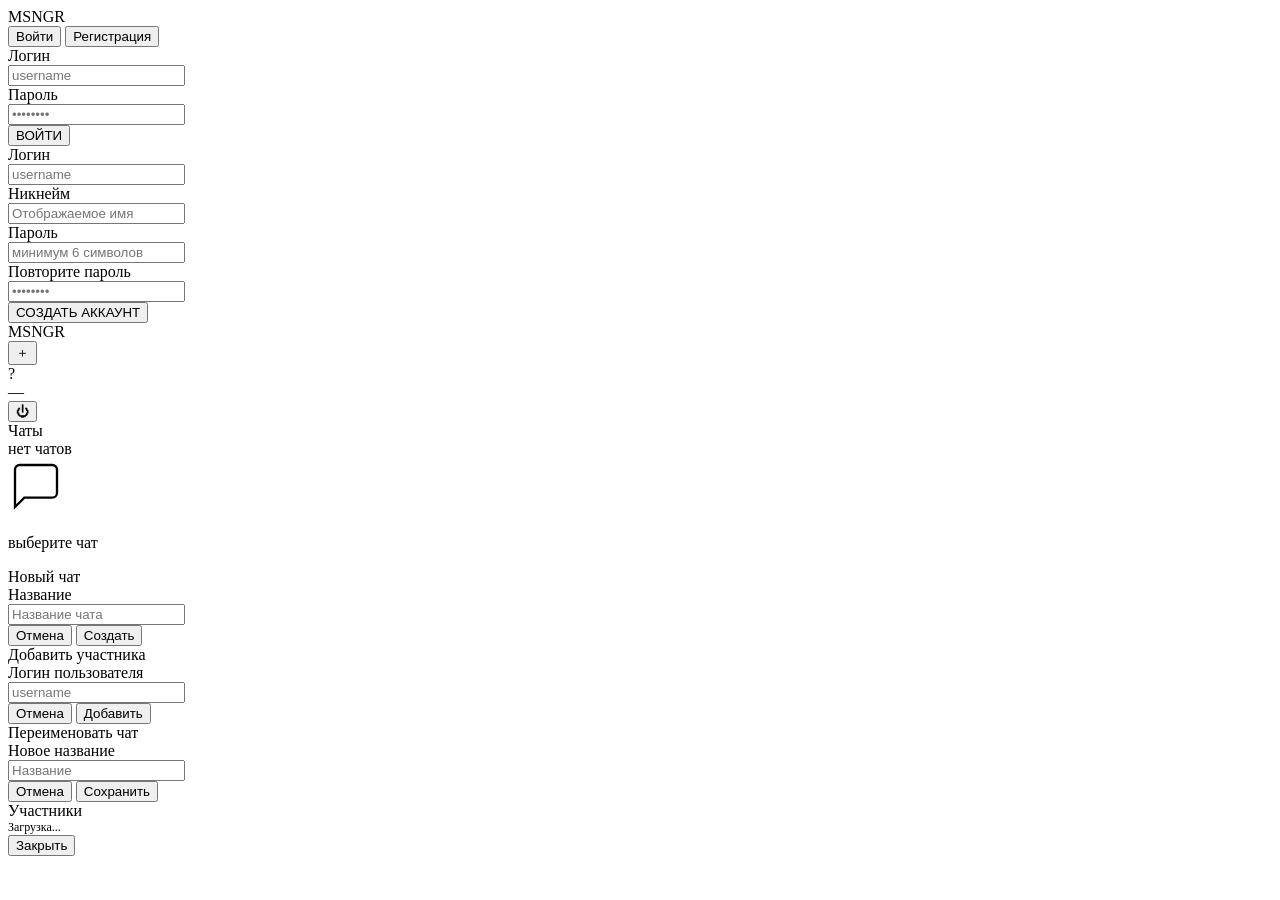
==== commit c6982f4e: "splitHtml" ====
--- a/frontend/index.html
+++ b/frontend/index.html
@@ -6,294 +6,7 @@
 <title>Messenger</title>
 <link rel="preconnect" href="https://fonts.googleapis.com" />
 <link href="https://fonts.googleapis.com/css2?family=IBM+Plex+Mono:wght@400;500;600&family=IBM+Plex+Sans:wght@300;400;500;600&display=swap" rel="stylesheet" />
-<style>
-*, *::before, *::after { box-sizing: border-box; margin: 0; padding: 0; }
-
-:root {
-  --bg:        #0d0f12;
-  --bg2:       #131619;
-  --bg3:       #191d22;
-  --border:    #252a31;
-  --border2:   #2e3540;
-  --text:      #d8dde6;
-  --text2:     #7a8898;
-  --text3:     #4a5568;
-  --accent:    #4e9eff;
-  --accent2:   #0d6efd;
-  --green:     #3ecf8e;
-  --red:       #f56565;
-  --msg-me:    #1a2a3e;
-  --msg-other: #17191e;
-  --radius:    6px;
-  --font-mono: 'IBM Plex Mono', monospace;
-  --font-sans: 'IBM Plex Sans', sans-serif;
-  --sidebar-w: 300px;
-  --topbar-h:  54px;
-}
-
-html, body { height: 100%; overflow: hidden; }
-body { font-family: var(--font-sans); background: var(--bg); color: var(--text); display: flex; align-items: center; justify-content: center; }
-
-/* ── Auth ─────────────────────────────────────────────── */
-#auth-screen {
-  width: 100%; height: 100%;
-  display: flex; align-items: center; justify-content: center;
-}
-.auth-card {
-  width: 360px; background: var(--bg2);
-  border: 1px solid var(--border); border-radius: var(--radius);
-  padding: 40px;
-}
-.auth-logo {
-  font-family: var(--font-mono); font-size: 13px; font-weight: 600;
-  letter-spacing: .12em; color: var(--accent);
-  margin-bottom: 32px; display: flex; align-items: center; gap: 8px;
-}
-.auth-logo::before {
-  content: ''; width: 8px; height: 8px; background: var(--accent);
-  border-radius: 50%; display: inline-block; box-shadow: 0 0 8px var(--accent);
-}
-.auth-tabs { display: flex; border-bottom: 1px solid var(--border); margin-bottom: 28px; }
-.auth-tab {
-  flex: 1; padding: 10px 0; background: none; border: none;
-  font-family: var(--font-mono); font-size: 12px; font-weight: 500;
-  letter-spacing: .08em; color: var(--text3); cursor: pointer;
-  border-bottom: 2px solid transparent; margin-bottom: -1px;
-  transition: color .2s, border-color .2s;
-}
-.auth-tab.active { color: var(--text); border-bottom-color: var(--accent); }
-.auth-form { display: flex; flex-direction: column; gap: 14px; }
-.auth-form.hidden { display: none; }
-.field-label {
-  font-family: var(--font-mono); font-size: 10px; font-weight: 600;
-  letter-spacing: .14em; text-transform: uppercase; color: var(--text3); margin-bottom: 6px;
-}
-.field-group { display: flex; flex-direction: column; }
-input[type=text], input[type=password] {
-  background: var(--bg3); border: 1px solid var(--border2); border-radius: var(--radius);
-  padding: 10px 12px; color: var(--text); font-family: var(--font-sans);
-  font-size: 14px; outline: none; transition: border-color .2s, box-shadow .2s;
-}
-input:focus { border-color: var(--accent); box-shadow: 0 0 0 2px rgba(78,158,255,.12); }
-input::placeholder { color: var(--text3); }
-.btn-primary {
-  margin-top: 6px; background: var(--accent); border: none; border-radius: var(--radius);
-  padding: 11px; color: #fff; font-family: var(--font-mono); font-size: 12px; font-weight: 600;
-  letter-spacing: .1em; cursor: pointer; transition: background .15s, transform .1s;
-}
-.btn-primary:hover { background: var(--accent2); }
-.btn-primary:active { transform: scale(.98); }
-.auth-error {
-  font-family: var(--font-mono); font-size: 11px; color: var(--red);
-  padding: 8px 10px; background: rgba(245,101,101,.08);
-  border: 1px solid rgba(245,101,101,.2); border-radius: var(--radius); display: none;
-}
-.auth-error.show { display: block; }
-
-/* ── App Layout ───────────────────────────────────────── */
-#app { width: 100%; height: 100%; display: none; flex-direction: row; }
-#app.visible { display: flex; }
-
-/* ── Sidebar ──────────────────────────────────────────── */
-.sidebar {
-  width: var(--sidebar-w); min-width: var(--sidebar-w);
-  background: var(--bg2); border-right: 1px solid var(--border);
-  display: flex; flex-direction: column; height: 100%; overflow: hidden;
-}
-.sidebar-header {
-  height: var(--topbar-h); padding: 0 16px;
-  display: flex; align-items: center; justify-content: space-between;
-  border-bottom: 1px solid var(--border); flex-shrink: 0;
-}
-.sidebar-logo {
-  font-family: var(--font-mono); font-size: 12px; font-weight: 600;
-  letter-spacing: .12em; color: var(--accent); display: flex; align-items: center; gap: 7px;
-}
-.conn-dot {
-  width: 7px; height: 7px; border-radius: 50%; background: var(--text3);
-  transition: background .3s, box-shadow .3s; flex-shrink: 0;
-}
-.conn-dot.connected { background: var(--green); box-shadow: 0 0 6px var(--green); }
-.conn-dot.error { background: var(--red); }
-.icon-btn {
-  width: 30px; height: 30px; background: none; border: 1px solid var(--border2);
-  border-radius: var(--radius); color: var(--text2); cursor: pointer;
-  display: flex; align-items: center; justify-content: center; font-size: 16px;
-  transition: background .15s, color .15s;
-}
-.icon-btn:hover { background: var(--bg3); color: var(--text); }
-.sidebar-me {
-  padding: 12px 16px; border-bottom: 1px solid var(--border);
-  display: flex; align-items: center; gap: 10px; flex-shrink: 0;
-}
-.me-avatar {
-  width: 32px; height: 32px; border-radius: 50%; background: var(--accent2);
-  display: flex; align-items: center; justify-content: center;
-  font-family: var(--font-mono); font-size: 11px; font-weight: 600;
-  color: #fff; flex-shrink: 0;
-}
-.me-info { flex: 1; min-width: 0; }
-.me-nick { font-size: 13px; font-weight: 600; color: var(--text); white-space: nowrap; overflow: hidden; text-overflow: ellipsis; }
-.me-login { font-family: var(--font-mono); font-size: 10px; color: var(--text3); }
-.logout-btn { background: none; border: none; color: var(--text3); cursor: pointer; font-size: 15px; transition: color .15s; padding: 4px; }
-.logout-btn:hover { color: var(--red); }
-.rooms-label {
-  padding: 12px 16px 6px; font-family: var(--font-mono); font-size: 10px; font-weight: 600;
-  letter-spacing: .14em; text-transform: uppercase; color: var(--text3);
-  display: flex; align-items: center; justify-content: space-between; flex-shrink: 0;
-}
-.rooms-list { flex: 1; overflow-y: auto; scrollbar-width: thin; scrollbar-color: var(--border2) transparent; }
-.rooms-list::-webkit-scrollbar { width: 4px; }
-.rooms-list::-webkit-scrollbar-thumb { background: var(--border2); border-radius: 2px; }
-.room-item {
-  padding: 10px 16px; cursor: pointer; display: flex; align-items: center; gap: 10px;
-  border-left: 2px solid transparent; transition: background .12s, border-color .12s;
-}
-.room-item:hover { background: var(--bg3); }
-.room-item.active { background: rgba(78,158,255,.07); border-left-color: var(--accent); }
-.room-avatar {
-  width: 36px; height: 36px; border-radius: 50%; background: var(--bg3);
-  border: 1px solid var(--border2); display: flex; align-items: center; justify-content: center;
-  font-family: var(--font-mono); font-size: 13px; font-weight: 600;
-  color: var(--text2); flex-shrink: 0; text-transform: uppercase;
-}
-.room-info { flex: 1; min-width: 0; }
-.room-name { font-size: 13px; font-weight: 500; white-space: nowrap; overflow: hidden; text-overflow: ellipsis; }
-.room-last { font-size: 11px; color: var(--text3); white-space: nowrap; overflow: hidden; text-overflow: ellipsis; margin-top: 2px; }
-.unread-badge {
-  min-width: 18px; height: 18px; background: var(--accent); border-radius: 9px;
-  font-family: var(--font-mono); font-size: 10px; font-weight: 600; color: #fff;
-  display: flex; align-items: center; justify-content: center; padding: 0 5px; flex-shrink: 0;
-}
-.rooms-empty { padding: 32px 16px; text-align: center; color: var(--text3); font-size: 12px; font-family: var(--font-mono); }
-
-/* ── Chat Area ────────────────────────────────────────── */
-.chat-area { flex: 1; display: flex; flex-direction: column; height: 100%; overflow: hidden; }
-.chat-topbar {
-  height: var(--topbar-h); padding: 0 20px;
-  border-bottom: 1px solid var(--border);
-  display: flex; align-items: center; gap: 12px; flex-shrink: 0; background: var(--bg2);
-}
-.chat-title-wrap { flex: 1; min-width: 0; }
-.chat-title { font-size: 14px; font-weight: 600; white-space: nowrap; overflow: hidden; text-overflow: ellipsis; }
-.topbar-actions { display: flex; gap: 6px; flex-shrink: 0; }
-.chat-placeholder {
-  flex: 1; display: flex; flex-direction: column;
-  align-items: center; justify-content: center; color: var(--text3); gap: 12px;
-}
-.chat-placeholder svg { opacity: .12; }
-.chat-placeholder p { font-family: var(--font-mono); font-size: 12px; letter-spacing: .1em; }
-.chat-main { flex: 1; display: flex; flex-direction: column; overflow: hidden; }
-
-/* Messages */
-.messages-area {
-  flex: 1; overflow-y: auto; padding: 16px 20px;
-  display: flex; flex-direction: column; gap: 0;
-  scrollbar-width: thin; scrollbar-color: var(--border2) transparent;
-}
-.messages-area::-webkit-scrollbar { width: 4px; }
-.messages-area::-webkit-scrollbar-thumb { background: var(--border2); border-radius: 2px; }
-.load-more-wrap { text-align: center; padding: 8px 0 4px; }
-.load-more-btn {
-  background: none; border: 1px solid var(--border2); border-radius: var(--radius);
-  color: var(--text3); font-family: var(--font-mono); font-size: 11px;
-  padding: 6px 14px; cursor: pointer; transition: background .15s, color .15s;
-}
-.load-more-btn:hover { background: var(--bg3); color: var(--text2); }
-.msg-group { display: flex; flex-direction: column; margin-bottom: 10px; }
-.msg-group.me { align-items: flex-end; }
-.msg-author {
-  font-family: var(--font-mono); font-size: 10px; font-weight: 600;
-  letter-spacing: .06em; color: var(--text3); padding: 0 10px; margin-bottom: 3px;
-}
-.msg-bubble {
-  max-width: 68%; padding: 9px 13px; border-radius: 10px;
-  font-size: 14px; line-height: 1.55; word-break: break-word;
-  background: var(--msg-other); color: var(--text); border: 1px solid var(--border);
-  animation: msgIn .15s ease;
-}
-.msg-group.me .msg-bubble { background: var(--msg-me); border-color: rgba(78,158,255,.2); }
-@keyframes msgIn { from { opacity: 0; transform: translateY(4px); } to { opacity: 1; transform: none; } }
-.msg-time { font-family: var(--font-mono); font-size: 9px; color: var(--text3); padding: 2px 10px 0; }
-
-/* Input */
-.chat-input-bar {
-  padding: 14px 20px; border-top: 1px solid var(--border);
-  background: var(--bg2); display: flex; gap: 10px; align-items: flex-end; flex-shrink: 0;
-}
-.input-wrap {
-  flex: 1; background: var(--bg3); border: 1px solid var(--border2);
-  border-radius: 10px; display: flex; align-items: flex-end; padding: 0 4px;
-  transition: border-color .2s, box-shadow .2s;
-}
-.input-wrap:focus-within { border-color: var(--accent); box-shadow: 0 0 0 2px rgba(78,158,255,.1); }
-#msg-input {
-  flex: 1; background: none; border: none; outline: none; color: var(--text);
-  font-family: var(--font-sans); font-size: 14px; padding: 10px 8px;
-  resize: none; max-height: 130px; line-height: 1.5; scrollbar-width: thin;
-}
-#msg-input::placeholder { color: var(--text3); }
-.send-btn {
-  width: 36px; height: 36px; min-width: 36px; background: var(--accent);
-  border: none; border-radius: 8px; color: #fff; cursor: pointer;
-  display: flex; align-items: center; justify-content: center;
-  transition: background .15s, transform .1s; margin-bottom: 5px; flex-shrink: 0;
-}
-.send-btn:hover { background: var(--accent2); }
-.send-btn:active { transform: scale(.93); }
-
-/* ── Modal ────────────────────────────────────────────── */
-.modal-overlay {
-  position: fixed; inset: 0; background: rgba(0,0,0,.6);
-  backdrop-filter: blur(4px); display: flex; align-items: center; justify-content: center;
-  z-index: 100;
-}
-.modal-overlay.hidden { display: none; }
-.modal-box {
-  background: var(--bg2); border: 1px solid var(--border2); border-radius: var(--radius);
-  padding: 28px; width: 340px; display: flex; flex-direction: column; gap: 16px;
-  animation: slideUp .18s ease;
-}
-@keyframes slideUp { from { transform: translateY(10px); opacity: 0; } to { transform: none; opacity: 1; } }
-.modal-title {
-  font-family: var(--font-mono); font-size: 12px; font-weight: 600;
-  letter-spacing: .1em; text-transform: uppercase; color: var(--text);
-}
-.modal-actions { display: flex; gap: 8px; justify-content: flex-end; }
-.btn-ghost {
-  background: none; border: 1px solid var(--border2); border-radius: var(--radius);
-  color: var(--text2); font-family: var(--font-mono); font-size: 11px;
-  padding: 8px 14px; cursor: pointer; transition: background .15s;
-}
-.btn-ghost:hover { background: var(--bg3); }
-.btn-sm { margin: 0; padding: 8px 16px; font-size: 11px; }
-.members-list { display: flex; flex-direction: column; gap: 0; max-height: 260px; overflow-y: auto; }
-.member-row {
-  display: flex; align-items: center; gap: 10px; padding: 8px 0;
-  border-bottom: 1px solid var(--border);
-}
-.member-row:last-child { border: none; }
-.member-avatar {
-  width: 28px; height: 28px; border-radius: 50%; background: var(--bg3);
-  border: 1px solid var(--border2); display: flex; align-items: center; justify-content: center;
-  font-family: var(--font-mono); font-size: 10px; font-weight: 600;
-  color: var(--text2); text-transform: uppercase; flex-shrink: 0;
-}
-.member-name { font-size: 13px; }
-.member-login { font-family: var(--font-mono); font-size: 10px; color: var(--text3); }
-
-/* ── Toast ────────────────────────────────────────────── */
-#toast {
-  position: fixed; bottom: 24px; left: 50%;
-  transform: translateX(-50%) translateY(16px);
-  background: var(--bg3); border: 1px solid var(--border2); border-radius: var(--radius);
-  padding: 10px 18px; font-family: var(--font-mono); font-size: 12px; color: var(--text2);
-  opacity: 0; pointer-events: none; z-index: 200;
-  transition: opacity .2s, transform .2s; white-space: nowrap;
-}
-#toast.show { opacity: 1; transform: translateX(-50%) translateY(0); }
-#toast.error { color: var(--red); border-color: rgba(245,101,101,.3); }
-</style>
+<link rel="stylesheet" href="styles.css" />
 </head>
 <body>
 
@@ -367,7 +80,6 @@
 
   <!-- Chat -->
   <div class="chat-area">
-    <!-- Placeholder -->
     <div class="chat-placeholder" id="chat-placeholder">
       <svg width="56" height="56" viewBox="0 0 24 24" fill="none" stroke="currentColor" stroke-width="1">
         <path d="M21 15a2 2 0 0 1-2 2H7l-4 4V5a2 2 0 0 1 2-2h14a2 2 0 0 1 2 2z"/>
@@ -375,7 +87,6 @@
       <p>выберите чат</p>
     </div>
 
-    <!-- Active chat (hidden until room selected) -->
     <div class="chat-main" id="chat-main" style="display:none">
       <div class="chat-topbar">
         <div class="chat-title-wrap">
@@ -405,7 +116,7 @@
   </div>
 </div>
 
-<!-- Modal: create room -->
+<!-- Modals -->
 <div class="modal-overlay hidden" id="modal-create-room">
   <div class="modal-box">
     <div class="modal-title">Новый чат</div>
@@ -420,7 +131,6 @@
   </div>
 </div>
 
-<!-- Modal: add member -->
 <div class="modal-overlay hidden" id="modal-add-member">
   <div class="modal-box">
     <div class="modal-title">Добавить участника</div>
@@ -435,7 +145,6 @@
   </div>
 </div>
 
-<!-- Modal: rename -->
 <div class="modal-overlay hidden" id="modal-rename">
   <div class="modal-box">
     <div class="modal-title">Переименовать чат</div>
@@ -450,7 +159,6 @@
   </div>
 </div>
 
-<!-- Modal: members -->
 <div class="modal-overlay hidden" id="modal-members">
   <div class="modal-box">
     <div class="modal-title">Участники</div>
@@ -465,631 +173,6 @@
 
 <div id="toast"></div>
 
-<script>
-/* ═══════════════════════════════════════════════════════
-   STATE
-═══════════════════════════════════════════════════════ */
-let token = localStorage.getItem('token') || '';
-let me    = JSON.parse(localStorage.getItem('me') || 'null');
-let ws    = null;
-let wsReady = false;
-
-let rooms        = [];   // RoomWithMeta[]
-let activeRoomID = null;
-let msgCache     = {};   // roomID → Message[]
-let msgOffset    = {};   // roomID → int (сколько загружено, считаем сами)
-let noMoreMsgs   = {};   // roomID → bool
-
-/* ═══════════════════════════════════════════════════════
-   AUTH
-═══════════════════════════════════════════════════════ */
-function switchTab(tab) {
-  document.getElementById('tab-login').classList.toggle('active', tab === 'login');
-  document.getElementById('tab-register').classList.toggle('active', tab === 'register');
-  document.getElementById('form-login').classList.toggle('hidden', tab !== 'login');
-  document.getElementById('form-register').classList.toggle('hidden', tab !== 'register');
-}
-
-async function apiPost(url, body) {
-  const res = await fetch(url, {
-    method: 'POST',
-    headers: { 'Content-Type': 'application/json' },
-    body: JSON.stringify(body)
-  });
-  return res.json();
-}
-
-async function doLogin(e) {
-  e.preventDefault();
-  const errEl = document.getElementById('login-err');
-  errEl.classList.remove('show');
-  try {
-    const data = await apiPost('/login', {
-      login:    document.getElementById('l-login').value.trim(),
-      password: document.getElementById('l-pass').value
-    });
-    if (!data.success) throw new Error(data.error || 'Ошибка входа');
-    token = data.data.token;
-    me    = { login: data.data.login, nickname: data.data.nickname };
-    localStorage.setItem('token', token);
-    localStorage.setItem('me', JSON.stringify(me));
-    startApp();
-  } catch (err) {
-    errEl.textContent = err.message;
-    errEl.classList.add('show');
-  }
-}
-
-async function doRegister(e) {
-  e.preventDefault();
-  const errEl = document.getElementById('reg-err');
-  errEl.classList.remove('show');
-  try {
-    const data = await apiPost('/register', {
-      login:          document.getElementById('r-login').value.trim(),
-      nickname:       document.getElementById('r-nick').value.trim(),
-      password:       document.getElementById('r-pass').value,
-      repeatPassword: document.getElementById('r-pass2').value
-    });
-    if (!data.success) throw new Error(data.error || 'Ошибка регистрации');
-    toast('Аккаунт создан — войдите');
-    switchTab('login');
-    document.getElementById('l-login').value = document.getElementById('r-login').value;
-  } catch (err) {
-    errEl.textContent = err.message;
-    errEl.classList.add('show');
-  }
-}
-
-function doLogout() {
-  localStorage.removeItem('token');
-  localStorage.removeItem('me');
-  token = ''; me = null;
-  if (ws) { ws.onclose = null; ws.close(); ws = null; }
-  wsReady = false; rooms = []; msgCache = {}; activeRoomID = null;
-  document.getElementById('app').classList.remove('visible');
-  document.getElementById('auth-screen').style.display = 'flex';
-  document.getElementById('chat-main').style.display = 'none';
-  document.getElementById('chat-placeholder').style.display = 'flex';
-}
-
-/* ═══════════════════════════════════════════════════════
-   APP START
-═══════════════════════════════════════════════════════ */
-function startApp() {
-  document.getElementById('auth-screen').style.display = 'none';
-  document.getElementById('app').classList.add('visible');
-  const nick = me.nickname || me.login;
-  document.getElementById('me-nick').textContent = nick;
-  document.getElementById('me-login').textContent = '@' + me.login;
-  document.getElementById('me-avatar').textContent = nick[0].toUpperCase();
-  connectWS();
-  setupInputs();
-  setupTopbarButtons();
-}
-
-/* ═══════════════════════════════════════════════════════
-   WEBSOCKET
-═══════════════════════════════════════════════════════ */
-function connectWS() {
-  const proto = location.protocol === 'https:' ? 'wss' : 'ws';
-  ws = new WebSocket(`${proto}://${location.host}/ws?token=${encodeURIComponent(token)}`);
-  setDot('connecting');
-
-  ws.onopen  = () => { wsReady = true;  setDot('connected'); };
-  ws.onerror = () => { setDot('error'); };
-  ws.onclose = () => {
-    wsReady = false;
-    setDot('disconnected');
-    setTimeout(() => { if (token) connectWS(); }, 3000);
-  };
-  ws.onmessage = (e) => {
-    try { handleMsg(JSON.parse(e.data)); } catch(err) { console.error('[WS] parse error', err); }
-  };
-}
-
-function wsSend(action, payload) {
-  if (ws && wsReady) {
-    ws.send(JSON.stringify({ action, payload: payload || {} }));
-  } else {
-    toast('Нет соединения', true);
-  }
-}
-
-function setDot(state) {
-  const d = document.getElementById('conn-dot');
-  d.className = 'conn-dot';
-  if (state === 'connected') d.classList.add('connected');
-  if (state === 'error')     d.classList.add('error');
-}
-
-/* ═══════════════════════════════════════════════════════
-   SERVER MESSAGES
-═══════════════════════════════════════════════════════ */
-function handleMsg(msg) {
-  // Глобальный перехватчик (для модалок)
-  if (globalInterceptor && globalInterceptor(msg)) return;
-
-  if (!msg.success && msg.error) {
-    toast('⚠ ' + msg.error, true);
-    return;
-  }
-
-  switch (msg.action) {
-    case 'init':
-      applyRooms(msg.data.rooms || []);
-      break;
-
-    case 'rooms':
-      applyRooms(msg.data || []);
-      break;
-
-    case 'room_created': {
-      // Сервер возвращает { new_room_id, rooms }
-      applyRooms(msg.data.rooms || []);
-      const rid = msg.data.new_room_id;
-      if (rid) openRoom(rid);
-      break;
-    }
-
-    case 'messages':
-      onMessages(msg.data);
-      break;
-
-    case 'new_message':
-      onNewMessage(msg.data);
-      break;
-
-    case 'left_room': {
-      const rid = msg.data.room_id;
-      rooms = rooms.filter(r => r.id !== rid);
-      delete msgCache[rid];
-      if (activeRoomID === rid) {
-        activeRoomID = null;
-        showPlaceholder();
-      }
-      renderRoomsList();
-      toast('Вы покинули чат');
-      break;
-    }
-
-    case 'added_to_room':
-      // Нас добавили в новый чат
-      wsSend('get_rooms');
-      toast('Вас добавили в чат: ' + (msg.data.roomName || msg.data.RoomName));
-      break;
-
-    case 'member_joined':
-    case 'member_left':
-      // Можно показать системное сообщение — пока просто игнор
-      break;
-
-    case 'room_renamed': {
-      const r = rooms.find(x => x.id === msg.data.room_id);
-      if (r) {
-        r.roomName = msg.data.room_name;
-        renderRoomsList();
-        if (activeRoomID === msg.data.room_id)
-          document.getElementById('chat-title').textContent = msg.data.room_name;
-      }
-      break;
-    }
-
-    case 'messages_read': {
-      const r = rooms.find(x => x.id === msg.data.room_id);
-      if (r) { r.unread_count = 0; renderRoomsList(); }
-      break;
-    }
-
-    case 'members':
-      renderMembersList(msg.data.members || []);
-      break;
-
-    case 'member_added':
-      toast('Участник добавлен');
-      break;
-
-    case 'mark_read_ok':
-    case 'pong':
-      break;
-
-    default:
-      console.log('[WS]', msg.action, msg);
-  }
-}
-
-// Временный перехватчик для модалок (возвращает true чтобы остановить обработку)
-let globalInterceptor = null;
-
-/* ═══════════════════════════════════════════════════════
-   ROOMS
-═══════════════════════════════════════════════════════ */
-function applyRooms(data) {
-  rooms = data;
-  renderRoomsList();
-}
-
-function renderRoomsList() {
-  const el = document.getElementById('rooms-list');
-  if (!rooms.length) {
-    el.innerHTML = '<div class="rooms-empty">нет чатов<br><span style="font-size:10px;margin-top:6px;display:block">нажмите ＋ чтобы создать</span></div>';
-    return;
-  }
-  el.innerHTML = rooms.map(r => {
-    const letter = (r.roomName || r.RoomName || '?')[0].toUpperCase();
-    const name   = escHtml(r.roomName || r.RoomName || '');
-    const lm     = r.last_message;
-    const lastText = lm
-      ? escHtml((lm.nickname || lm.UserNickname || '') + ': ' + (lm.content || lm.Content || '')).slice(0, 45)
-      : '';
-    const badge = r.unread_count > 0
-      ? `<span class="unread-badge">${r.unread_count > 99 ? '99+' : r.unread_count}</span>` : '';
-    const active = r.id === activeRoomID ? ' active' : '';
-    return `<div class="room-item${active}" data-id="${r.id}" onclick="openRoom(${r.id})">
-      <div class="room-avatar">${letter}</div>
-      <div class="room-info">
-        <div class="room-name">${name}</div>
-        <div class="room-last">${lastText || '—'}</div>
-      </div>
-      ${badge}
-    </div>`;
-  }).join('');
-}
-
-/* ═══════════════════════════════════════════════════════
-   OPEN ROOM
-═══════════════════════════════════════════════════════ */
-function openRoom(roomID) {
-  activeRoomID = roomID;
-  renderRoomsList();
-
-  const room = rooms.find(r => r.id === roomID);
-  document.getElementById('chat-title').textContent = room ? (room.roomName || room.RoomName) : '—';
-
-  document.getElementById('chat-placeholder').style.display = 'none';
-  document.getElementById('chat-main').style.display = 'flex';
-
-  // Сбросить кэш и загрузить сообщения
-  msgCache[roomID]  = [];
-  msgOffset[roomID] = 0;
-  noMoreMsgs[roomID] = false;
-
-  const area = document.getElementById('messages-area');
-  area.innerHTML = '<div class="load-more-wrap" id="load-more-wrap"><button class="load-more-btn" id="load-more-btn" onclick="loadMore()">Загрузить ещё</button></div>';
-  document.getElementById('load-more-wrap').style.display = 'none';
-
-  wsSend('get_messages', { room_id: roomID, limit: 50, offset: 0 });
-
-  // Сбросить счётчик непрочитанных
-  const r = rooms.find(x => x.id === roomID);
-  if (r) { r.unread_count = 0; renderRoomsList(); }
-}
-
-function showPlaceholder() {
-  document.getElementById('chat-placeholder').style.display = 'flex';
-  document.getElementById('chat-main').style.display = 'none';
-}
-
-/* ═══════════════════════════════════════════════════════
-   MESSAGES
-═══════════════════════════════════════════════════════ */
-function onMessages(data) {
-  const roomID  = data.room_id;
-  const msgs    = data.messages || [];
-  const offset  = data.offset || 0;
-  const isFirst = offset === 0;
-
-  if (roomID !== activeRoomID) return;
-
-  // Сервер шлёт DESC (новые первые) → разворачиваем в ASC
-  const ordered = [...msgs].reverse();
-
-  if (isFirst) {
-    msgCache[roomID]  = ordered;
-    msgOffset[roomID] = ordered.length;
-  } else {
-    msgCache[roomID]  = [...ordered, ...msgCache[roomID]];
-    msgOffset[roomID] += ordered.length;
-  }
-
-  const hasMore = msgs.length >= data.limit;
-  noMoreMsgs[roomID] = !hasMore;
-
-  if (isFirst) {
-    renderAllMessages(roomID);
-    scrollBottom();
-  } else {
-    prependMessages(roomID, ordered);
-  }
-}
-
-function renderAllMessages(roomID) {
-  const area = document.getElementById('messages-area');
-  const lmw  = document.getElementById('load-more-wrap');
-
-  // Удаляем все пузыри, кнопку оставляем
-  Array.from(area.children).forEach(el => {
-    if (!el.classList.contains('load-more-wrap')) el.remove();
-  });
-
-  lmw.style.display = noMoreMsgs[roomID] ? 'none' : 'block';
-
-  const msgs = msgCache[roomID] || [];
-  msgs.forEach(m => area.appendChild(buildBubble(m)));
-}
-
-function prependMessages(roomID, newMsgs) {
-  const area = document.getElementById('messages-area');
-  const lmw  = document.getElementById('load-more-wrap');
-  const prevHeight = area.scrollHeight;
-
-  newMsgs.forEach(m => {
-    lmw.insertAdjacentElement('afterend', buildBubble(m));
-  });
-
-  lmw.style.display = noMoreMsgs[roomID] ? 'none' : 'block';
-
-  // Сохраняем позицию скролла
-  area.scrollTop = area.scrollHeight - prevHeight;
-}
-
-function onNewMessage(msg) {
-  // Ключи из map[string]interface{} в Go → snake_case
-  const roomID   = msg.room_id;
-  const nickname = msg.nickname || '';
-
-  if (!msgCache[roomID]) msgCache[roomID] = [];
-  msgCache[roomID].push(msg);
-  if (msgOffset[roomID] !== undefined) msgOffset[roomID]++;
-
-  // Обновить список чатов
-  const r = rooms.find(x => x.id === roomID);
-  if (r) {
-    r.last_message = msg;
-    if (roomID !== activeRoomID) r.unread_count = (r.unread_count || 0) + 1;
-    rooms = [r, ...rooms.filter(x => x.id !== roomID)];
-    renderRoomsList();
-  }
-
-  if (roomID === activeRoomID) {
-    const area = document.getElementById('messages-area');
-    area.appendChild(buildBubble(msg));
-    scrollBottom();
-    wsSend('mark_read', { room_id: roomID });
-  }
-}
-
-function buildBubble(msg) {
-  // Поддержка обоих форматов: struct (UserID) и map (user_id)
-  const myID   = getMyID();
-  const userID = msg.user_id  !== undefined ? msg.user_id  : msg.UserID;
-  const isMe   = userID === myID;
-  const nick   = msg.nickname || msg.UserNickname || '?';
-  const text   = msg.content  || msg.Content  || '';
-  const time   = formatTime(msg.created_at || msg.CreatedDateTime);
-
-  const div = document.createElement('div');
-  div.className = 'msg-group' + (isMe ? ' me' : '');
-  div.innerHTML = `
-    ${!isMe ? `<div class="msg-author">${escHtml(nick)}</div>` : ''}
-    <div class="msg-bubble">${escHtml(text)}</div>
-    <div class="msg-time">${time}</div>
-  `;
-  return div;
-}
-
-function loadMore() {
-  if (!activeRoomID || noMoreMsgs[activeRoomID]) return;
-  wsSend('get_messages', {
-    room_id: activeRoomID,
-    limit:   50,
-    offset:  msgOffset[activeRoomID] || 0
-  });
-}
-
-function scrollBottom() {
-  const area = document.getElementById('messages-area');
-  area.scrollTop = area.scrollHeight;
-}
-
-/* ═══════════════════════════════════════════════════════
-   SEND MESSAGE
-═══════════════════════════════════════════════════════ */
-function sendMessage() {
-  if (!activeRoomID) return;
-  const input = document.getElementById('msg-input');
-  const text  = input.value.trim();
-  if (!text) return;
-  wsSend('send_message', { room_id: activeRoomID, content: text });
-  input.value = '';
-  input.style.height = 'auto';
-}
-
-function setupInputs() {
-  const input = document.getElementById('msg-input');
-  input.addEventListener('input', () => {
-    input.style.height = 'auto';
-    input.style.height = Math.min(input.scrollHeight, 130) + 'px';
-  });
-  input.addEventListener('keydown', (e) => {
-    if (e.key === 'Enter' && !e.shiftKey) { e.preventDefault(); sendMessage(); }
-  });
-  document.getElementById('send-btn').addEventListener('click', sendMessage);
-}
-
-/* ═══════════════════════════════════════════════════════
-   TOPBAR BUTTONS
-═══════════════════════════════════════════════════════ */
-function setupTopbarButtons() {
-  document.getElementById('btn-members').addEventListener('click', openMembers);
-  document.getElementById('btn-add-member').addEventListener('click', openAddMember);
-  document.getElementById('btn-rename').addEventListener('click', openRename);
-  document.getElementById('btn-leave').addEventListener('click', confirmLeave);
-  document.getElementById('load-more-btn') && document.getElementById('load-more-btn').addEventListener('click', loadMore);
-}
-
-/* ═══════════════════════════════════════════════════════
-   MODALS
-═══════════════════════════════════════════════════════ */
-function openModal(id) { document.getElementById(id).classList.remove('hidden'); }
-function closeModal(id) { document.getElementById(id).classList.add('hidden'); }
-
-document.querySelectorAll('.modal-overlay').forEach(o =>
-  o.addEventListener('click', e => { if (e.target === o) o.classList.add('hidden'); })
-);
-document.addEventListener('keydown', e => {
-  if (e.key === 'Escape')
-    document.querySelectorAll('.modal-overlay').forEach(o => o.classList.add('hidden'));
-});
-
-// Create room
-function openCreateRoom() {
-  document.getElementById('new-room-name').value = '';
-  openModal('modal-create-room');
-  setTimeout(() => document.getElementById('new-room-name').focus(), 50);
-}
-function doCreateRoom() {
-  const name = document.getElementById('new-room-name').value.trim();
-  if (!name) return;
-  closeModal('modal-create-room');
-  wsSend('create_room', { room_name: name });
-}
-document.getElementById('new-room-name').addEventListener('keydown', e => {
-  if (e.key === 'Enter') doCreateRoom();
-});
-
-// Add member
-function openAddMember() {
-  if (!activeRoomID) return;
-  document.getElementById('add-member-login').value = '';
-  openModal('modal-add-member');
-  setTimeout(() => document.getElementById('add-member-login').focus(), 50);
-}
-function doAddMember() {
-  const login = document.getElementById('add-member-login').value.trim();
-  if (!login || !activeRoomID) return;
-  closeModal('modal-add-member');
-  wsSend('add_member', { room_id: activeRoomID, login });
-}
-document.getElementById('add-member-login').addEventListener('keydown', e => {
-  if (e.key === 'Enter') doAddMember();
-});
-
-// Rename
-function openRename() {
-  if (!activeRoomID) return;
-  const r = rooms.find(x => x.id === activeRoomID);
-  document.getElementById('rename-input').value = r ? (r.roomName || r.RoomName || '') : '';
-  openModal('modal-rename');
-  setTimeout(() => document.getElementById('rename-input').focus(), 50);
-}
-function doRenameRoom() {
-  const name = document.getElementById('rename-input').value.trim();
-  if (!name || !activeRoomID) return;
-  closeModal('modal-rename');
-  wsSend('rename_room', { room_id: activeRoomID, room_name: name });
-}
-document.getElementById('rename-input').addEventListener('keydown', e => {
-  if (e.key === 'Enter') doRenameRoom();
-});
-
-// Members modal
-function openMembers() {
-  if (!activeRoomID) return;
-  document.getElementById('members-list').innerHTML =
-    '<div style="color:var(--text3);font-size:12px;font-family:var(--font-mono)">Загрузка...</div>';
-  openModal('modal-members');
-
-  // Один раз перехватить ответ members
-  globalInterceptor = (msg) => {
-    if (msg.action === 'members') {
-      renderMembersList(msg.data.members || []);
-      globalInterceptor = null;
-      return true;
-    }
-    if (!msg.success && msg.error) {
-      globalInterceptor = null;
-      return false;
-    }
-    return false;
-  };
-  setTimeout(() => { globalInterceptor = null; }, 5000);
-
-  wsSend('get_members', { room_id: activeRoomID });
-}
-
-function renderMembersList(members) {
-  const el = document.getElementById('members-list');
-  if (!members.length) {
-    el.innerHTML = '<div style="color:var(--text3);font-size:12px">Нет участников</div>';
-    return;
-  }
-  el.innerHTML = members.map(u => {
-    const nick  = u.Nickname || u.nickname || u.Login || u.login || '?';
-    const login = u.Login    || u.login    || '';
-    return `<div class="member-row">
-      <div class="member-avatar">${escHtml(nick[0].toUpperCase())}</div>
-      <div>
-        <div class="member-name">${escHtml(nick)}</div>
-        <div class="member-login">@${escHtml(login)}</div>
-      </div>
-    </div>`;
-  }).join('');
-}
-
-// Leave
-function confirmLeave() {
-  if (!activeRoomID) return;
-  const r = rooms.find(x => x.id === activeRoomID);
-  const name = r ? (r.roomName || r.RoomName) : 'этот чат';
-  if (!confirm(`Покинуть "${name}"?`)) return;
-  wsSend('leave_room', { room_id: activeRoomID });
-}
-
-/* ═══════════════════════════════════════════════════════
-   HELPERS
-═══════════════════════════════════════════════════════ */
-let _myID = null;
-function getMyID() {
-  if (_myID !== null) return _myID;
-  try {
-    const payload = JSON.parse(atob(token.split('.')[1].replace(/-/g,'+').replace(/_/g,'/')));
-    _myID = payload.user_id;
-  } catch { _myID = -1; }
-  return _myID;
-}
-
-function escHtml(s) {
-  return String(s)
-    .replace(/&/g,'&amp;').replace(/</g,'&lt;')
-    .replace(/>/g,'&gt;').replace(/"/g,'&quot;');
-}
-
-function formatTime(dt) {
-  if (!dt) return '';
-  const d = new Date(dt);
-  if (isNaN(d.getTime())) return '';
-  const now = new Date();
-  const isToday = d.toDateString() === now.toDateString();
-  if (isToday) return d.toLocaleTimeString('ru', { hour: '2-digit', minute: '2-digit' });
-  return d.toLocaleDateString('ru', { day: '2-digit', month: '2-digit' })
-       + ' ' + d.toLocaleTimeString('ru', { hour: '2-digit', minute: '2-digit' });
-}
-
-let toastTimer = null;
-function toast(msg, isError = false) {
-  const el = document.getElementById('toast');
-  el.textContent = msg;
-  el.className = isError ? 'error' : '';
-  el.classList.add('show');
-  clearTimeout(toastTimer);
-  toastTimer = setTimeout(() => el.classList.remove('show'), 3200);
-}
-
-/* ═══════════════════════════════════════════════════════
-   BOOTSTRAP
-═══════════════════════════════════════════════════════ */
-if (token && me) startApp();
-</script>
+<script src="app.js"></script>
 </body>
-</html>
+</html>
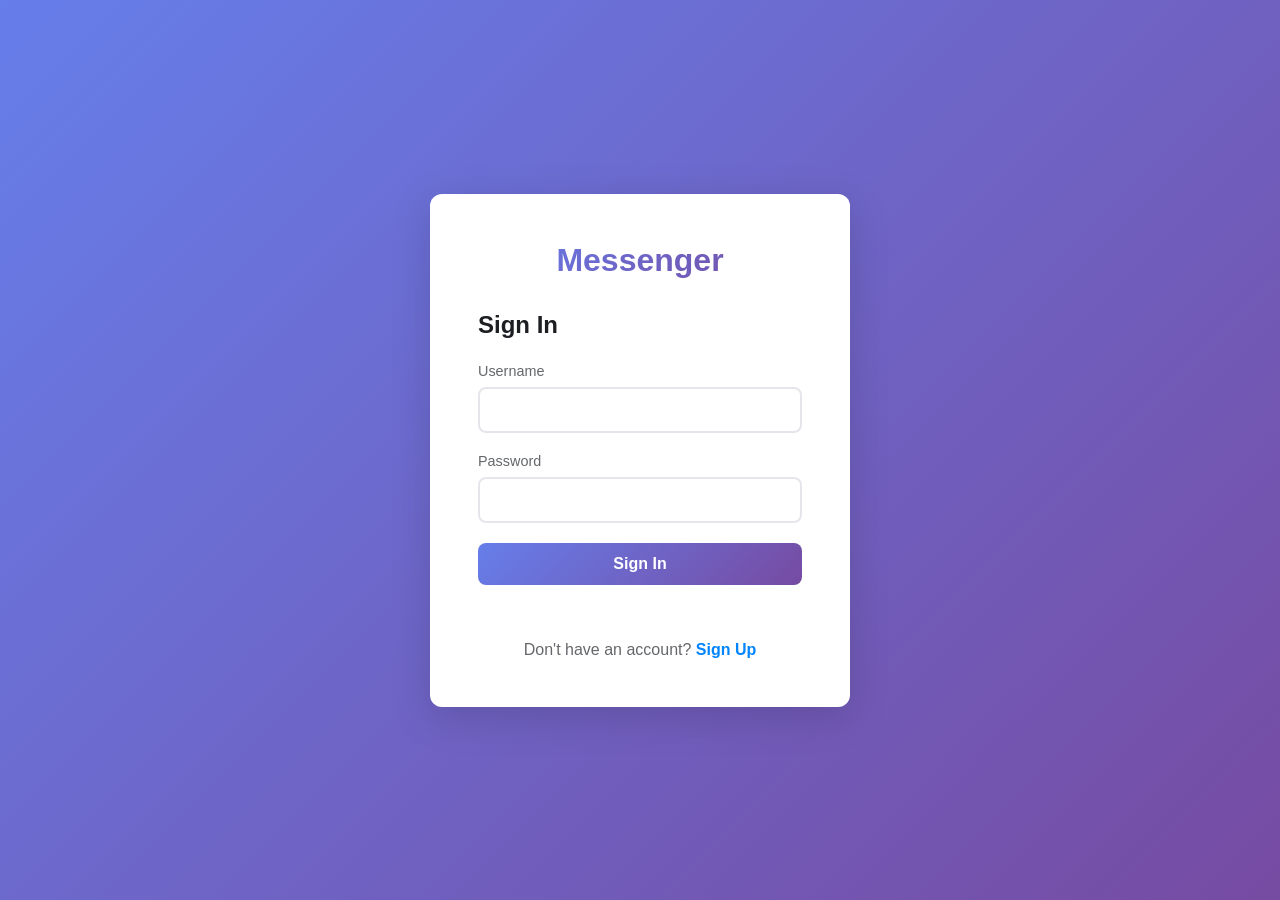
==== commit 7a8cbf95: "intermediateEnd" ====
--- a/frontend/index.html
+++ b/frontend/index.html
@@ -1,178 +1,251 @@
 <!DOCTYPE html>
-<html lang="ru">
+<html lang="en">
 <head>
-<meta charset="UTF-8" />
-<meta name="viewport" content="width=device-width, initial-scale=1.0" />
-<title>Messenger</title>
-<link rel="preconnect" href="https://fonts.googleapis.com" />
-<link href="https://fonts.googleapis.com/css2?family=IBM+Plex+Mono:wght@400;500;600&family=IBM+Plex+Sans:wght@300;400;500;600&display=swap" rel="stylesheet" />
-<link rel="stylesheet" href="styles.css" />
+    <meta charset="UTF-8">
+    <meta name="viewport" content="width=device-width, initial-scale=1.0">
+    <title>Messenger</title>
+    <link rel="stylesheet" href="styles.css">
 </head>
 <body>
-
-<!-- Auth -->
-<div id="auth-screen">
-  <div class="auth-card">
-    <div class="auth-logo">MSNGR</div>
-    <div class="auth-tabs">
-      <button class="auth-tab active" id="tab-login" onclick="switchTab('login')">Войти</button>
-      <button class="auth-tab" id="tab-register" onclick="switchTab('register')">Регистрация</button>
-    </div>
-    <form class="auth-form" id="form-login" onsubmit="doLogin(event)">
-      <div class="field-group">
-        <div class="field-label">Логин</div>
-        <input type="text" id="l-login" placeholder="username" autocomplete="username" />
-      </div>
-      <div class="field-group">
-        <div class="field-label">Пароль</div>
-        <input type="password" id="l-pass" placeholder="••••••••" autocomplete="current-password" />
-      </div>
-      <div class="auth-error" id="login-err"></div>
-      <button class="btn-primary" type="submit">ВОЙТИ</button>
-    </form>
-    <form class="auth-form hidden" id="form-register" onsubmit="doRegister(event)">
-      <div class="field-group">
-        <div class="field-label">Логин</div>
-        <input type="text" id="r-login" placeholder="username" autocomplete="username" />
-      </div>
-      <div class="field-group">
-        <div class="field-label">Никнейм</div>
-        <input type="text" id="r-nick" placeholder="Отображаемое имя" />
-      </div>
-      <div class="field-group">
-        <div class="field-label">Пароль</div>
-        <input type="password" id="r-pass" placeholder="минимум 6 символов" autocomplete="new-password" />
-      </div>
-      <div class="field-group">
-        <div class="field-label">Повторите пароль</div>
-        <input type="password" id="r-pass2" placeholder="••••••••" />
-      </div>
-      <div class="auth-error" id="reg-err"></div>
-      <button class="btn-primary" type="submit">СОЗДАТЬ АККАУНТ</button>
-    </form>
-  </div>
-</div>
-
-<!-- App -->
-<div id="app">
-  <!-- Sidebar -->
-  <div class="sidebar">
-    <div class="sidebar-header">
-      <div class="sidebar-logo">
-        <span class="conn-dot" id="conn-dot"></span>
-        MSNGR
-      </div>
-      <button class="icon-btn" title="Новый чат" onclick="openCreateRoom()">＋</button>
-    </div>
-    <div class="sidebar-me">
-      <div class="me-avatar" id="me-avatar">?</div>
-      <div class="me-info">
-        <div class="me-nick" id="me-nick">—</div>
-        <div class="me-login" id="me-login"></div>
-      </div>
-      <button class="logout-btn" onclick="doLogout()" title="Выйти">⏻</button>
-    </div>
-    <div class="rooms-label">Чаты</div>
-    <div class="rooms-list" id="rooms-list">
-      <div class="rooms-empty">нет чатов</div>
-    </div>
-  </div>
-
-  <!-- Chat -->
-  <div class="chat-area">
-    <div class="chat-placeholder" id="chat-placeholder">
-      <svg width="56" height="56" viewBox="0 0 24 24" fill="none" stroke="currentColor" stroke-width="1">
-        <path d="M21 15a2 2 0 0 1-2 2H7l-4 4V5a2 2 0 0 1 2-2h14a2 2 0 0 1 2 2z"/>
-      </svg>
-      <p>выберите чат</p>
-    </div>
-
-    <div class="chat-main" id="chat-main" style="display:none">
-      <div class="chat-topbar">
-        <div class="chat-title-wrap">
-          <div class="chat-title" id="chat-title">—</div>
-        </div>
-        <div class="topbar-actions">
-          <button class="icon-btn" title="Участники" id="btn-members">👥</button>
-          <button class="icon-btn" title="Добавить участника" id="btn-add-member">＋</button>
-          <button class="icon-btn" title="Переименовать" id="btn-rename">✎</button>
-          <button class="icon-btn" title="Покинуть чат" id="btn-leave" style="color:var(--red)">✕</button>
-        </div>
-      </div>
-      <div class="messages-area" id="messages-area">
-        <div class="load-more-wrap" id="load-more-wrap">
-          <button class="load-more-btn" id="load-more-btn">Загрузить ещё</button>
-        </div>
-      </div>
-      <div class="chat-input-bar">
-        <div class="input-wrap">
-          <textarea id="msg-input" rows="1" placeholder="Сообщение... (Enter — отправить, Shift+Enter — новая строка)"></textarea>
-        </div>
-        <button class="send-btn" id="send-btn">
-          <svg width="16" height="16" viewBox="0 0 24 24" fill="currentColor"><path d="M2.01 21L23 12 2.01 3 2 10l15 2-15 2z"/></svg>
-        </button>
-      </div>
-    </div>
-  </div>
-</div>
-
-<!-- Modals -->
-<div class="modal-overlay hidden" id="modal-create-room">
-  <div class="modal-box">
-    <div class="modal-title">Новый чат</div>
-    <div class="field-group">
-      <div class="field-label">Название</div>
-      <input type="text" id="new-room-name" placeholder="Название чата" maxlength="80" />
-    </div>
-    <div class="modal-actions">
-      <button class="btn-ghost" onclick="closeModal('modal-create-room')">Отмена</button>
-      <button class="btn-primary btn-sm" onclick="doCreateRoom()">Создать</button>
-    </div>
-  </div>
-</div>
-
-<div class="modal-overlay hidden" id="modal-add-member">
-  <div class="modal-box">
-    <div class="modal-title">Добавить участника</div>
-    <div class="field-group">
-      <div class="field-label">Логин пользователя</div>
-      <input type="text" id="add-member-login" placeholder="username" />
-    </div>
-    <div class="modal-actions">
-      <button class="btn-ghost" onclick="closeModal('modal-add-member')">Отмена</button>
-      <button class="btn-primary btn-sm" onclick="doAddMember()">Добавить</button>
-    </div>
-  </div>
-</div>
-
-<div class="modal-overlay hidden" id="modal-rename">
-  <div class="modal-box">
-    <div class="modal-title">Переименовать чат</div>
-    <div class="field-group">
-      <div class="field-label">Новое название</div>
-      <input type="text" id="rename-input" placeholder="Название" maxlength="80" />
-    </div>
-    <div class="modal-actions">
-      <button class="btn-ghost" onclick="closeModal('modal-rename')">Отмена</button>
-      <button class="btn-primary btn-sm" onclick="doRenameRoom()">Сохранить</button>
-    </div>
-  </div>
-</div>
-
-<div class="modal-overlay hidden" id="modal-members">
-  <div class="modal-box">
-    <div class="modal-title">Участники</div>
-    <div class="members-list" id="members-list">
-      <div style="color:var(--text3);font-size:12px;font-family:var(--font-mono)">Загрузка...</div>
-    </div>
-    <div class="modal-actions">
-      <button class="btn-ghost" onclick="closeModal('modal-members')">Закрыть</button>
-    </div>
-  </div>
-</div>
-
-<div id="toast"></div>
-
-<script src="app.js"></script>
+    <!-- Auth Screen -->
+    <div id="auth-screen" class="screen active">
+        <div class="auth-container">
+            <div class="auth-box">
+                <h1 class="auth-title">Messenger</h1>
+                
+                <!-- Login Form -->
+                <div id="login-form" class="auth-form active">
+                    <h2>Sign In</h2>
+                    <form id="login-submit">
+                        <div class="input-group">
+                            <label for="login-username">Username</label>
+                            <input type="text" id="login-username" required autocomplete="username">
+                        </div>
+                        <div class="input-group">
+                            <label for="login-password">Password</label>
+                            <input type="password" id="login-password" required autocomplete="current-password">
+                        </div>
+                        <button type="submit" class="btn btn-primary">Sign In</button>
+                        <div id="login-error" class="error-message"></div>
+                    </form>
+                    <p class="auth-switch">
+                        Don't have an account? 
+                        <a href="#" id="show-register">Sign Up</a>
+                    </p>
+                </div>
+
+                <!-- Register Form -->
+                <div id="register-form" class="auth-form">
+                    <h2>Sign Up</h2>
+                    <form id="register-submit">
+                        <div class="input-group">
+                            <label for="register-username">Username</label>
+                            <input type="text" id="register-username" required autocomplete="username">
+                        </div>
+                        <div class="input-group">
+                            <label for="register-nickname">Nickname</label>
+                            <input type="text" id="register-nickname" placeholder="Optional">
+                        </div>
+                        <div class="input-group">
+                            <label for="register-password">Password</label>
+                            <input type="password" id="register-password" required autocomplete="new-password">
+                        </div>
+                        <div class="input-group">
+                            <label for="register-repeat-password">Repeat Password</label>
+                            <input type="password" id="register-repeat-password" required autocomplete="new-password">
+                        </div>
+                        <button type="submit" class="btn btn-primary">Sign Up</button>
+                        <div id="register-error" class="error-message"></div>
+                    </form>
+                    <p class="auth-switch">
+                        Already have an account? 
+                        <a href="#" id="show-login">Sign In</a>
+                    </p>
+                </div>
+            </div>
+        </div>
+    </div>
+
+    <!-- Main App Screen -->
+    <div id="app-screen" class="screen">
+        <div class="app-container">
+            <!-- Sidebar -->
+            <aside class="sidebar">
+                <div class="sidebar-header">
+                    <h1 class="app-title">Messenger</h1>
+                    <div class="user-info">
+                        <span id="current-user-nickname"></span>
+                        <button id="logout-btn" class="btn-icon" title="Logout">
+                            <svg width="20" height="20" viewBox="0 0 24 24" fill="none" stroke="currentColor">
+                                <path d="M9 21H5a2 2 0 0 1-2-2V5a2 2 0 0 1 2-2h4M16 17l5-5-5-5M21 12H9"/>
+                            </svg>
+                        </button>
+                    </div>
+                </div>
+
+                <div class="rooms-controls">
+                    <button id="create-room-btn" class="btn btn-secondary">
+                        <svg width="16" height="16" viewBox="0 0 24 24" fill="none" stroke="currentColor">
+                            <line x1="12" y1="5" x2="12" y2="19"></line>
+                            <line x1="5" y1="12" x2="19" y2="12"></line>
+                        </svg>
+                        New Room
+                    </button>
+                </div>
+
+                <div id="rooms-list" class="rooms-list">
+                    <!-- Rooms will be loaded here -->
+                </div>
+            </aside>
+
+            <!-- Main Chat Area -->
+            <main class="main-chat">
+                <div id="no-room-selected" class="no-selection">
+                    <svg width="64" height="64" viewBox="0 0 24 24" fill="none" stroke="currentColor" stroke-width="1">
+                        <path d="M21 15a2 2 0 0 1-2 2H7l-4 4V5a2 2 0 0 1 2-2h14a2 2 0 0 1 2 2z"/>
+                    </svg>
+                    <p>Select a room to start messaging</p>
+                </div>
+
+                <div id="chat-container" class="chat-container" style="display: none;">
+                    <!-- Chat Header -->
+                    <div class="chat-header">
+                        <div class="chat-header-info">
+                            <h2 id="current-room-name">Room Name</h2>
+                            <span id="room-members-count" class="members-count">0 members</span>
+                        </div>
+                        <div class="chat-header-actions">
+                            <button id="show-members-btn" class="btn-icon" title="Members">
+                                <svg width="20" height="20" viewBox="0 0 24 24" fill="none" stroke="currentColor">
+                                    <path d="M17 21v-2a4 4 0 0 0-4-4H5a4 4 0 0 0-4 4v2"/>
+                                    <circle cx="9" cy="7" r="4"/>
+                                    <path d="M23 21v-2a4 4 0 0 0-3-3.87"/>
+                                    <path d="M16 3.13a4 4 0 0 1 0 7.75"/>
+                                </svg>
+                            </button>
+                            <button id="rename-room-btn" class="btn-icon" title="Rename Room">
+                                <svg width="20" height="20" viewBox="0 0 24 24" fill="none" stroke="currentColor">
+                                    <path d="M11 4H4a2 2 0 0 0-2 2v14a2 2 0 0 0 2 2h14a2 2 0 0 0 2-2v-7"/>
+                                    <path d="M18.5 2.5a2.121 2.121 0 0 1 3 3L12 15l-4 1 1-4 9.5-9.5z"/>
+                                </svg>
+                            </button>
+                            <button id="leave-room-btn" class="btn-icon btn-danger" title="Leave Room">
+                                <svg width="20" height="20" viewBox="0 0 24 24" fill="none" stroke="currentColor">
+                                    <path d="M9 21H5a2 2 0 0 1-2-2V5a2 2 0 0 1 2-2h4"/>
+                                    <polyline points="16 17 21 12 16 7"/>
+                                    <line x1="21" y1="12" x2="9" y2="12"/>
+                                </svg>
+                            </button>
+                        </div>
+                    </div>
+
+                    <!-- Messages Area -->
+                    <div id="messages-container" class="messages-container">
+                        <!-- Messages will be loaded here -->
+                    </div>
+
+                    <!-- Message Input -->
+                    <div class="message-input-container">
+                        <form id="send-message-form">
+                            <input 
+                                type="text" 
+                                id="message-input" 
+                                placeholder="Type a message..." 
+                                autocomplete="off"
+                                maxlength="5000"
+                            >
+                            <button type="submit" class="btn-send">
+                                <svg width="20" height="20" viewBox="0 0 24 24" fill="none" stroke="currentColor">
+                                    <line x1="22" y1="2" x2="11" y2="13"></line>
+                                    <polygon points="22 2 15 22 11 13 2 9 22 2"></polygon>
+                                </svg>
+                            </button>
+                        </form>
+                    </div>
+                </div>
+            </main>
+        </div>
+    </div>
+
+    <!-- Modals -->
+    
+    <!-- Create Room Modal -->
+    <div id="create-room-modal" class="modal">
+        <div class="modal-content">
+            <div class="modal-header">
+                <h3>Create New Room</h3>
+                <button class="modal-close">&times;</button>
+            </div>
+            <form id="create-room-form">
+                <div class="input-group">
+                    <label for="new-room-name">Room Name</label>
+                    <input type="text" id="new-room-name" required>
+                </div>
+                <div class="modal-actions">
+                    <button type="button" class="btn btn-secondary modal-cancel">Cancel</button>
+                    <button type="submit" class="btn btn-primary">Create</button>
+                </div>
+            </form>
+        </div>
+    </div>
+
+    <!-- Rename Room Modal -->
+    <div id="rename-room-modal" class="modal">
+        <div class="modal-content">
+            <div class="modal-header">
+                <h3>Rename Room</h3>
+                <button class="modal-close">&times;</button>
+            </div>
+            <form id="rename-room-form">
+                <div class="input-group">
+                    <label for="rename-room-name">New Room Name</label>
+                    <input type="text" id="rename-room-name" required>
+                </div>
+                <div class="modal-actions">
+                    <button type="button" class="btn btn-secondary modal-cancel">Cancel</button>
+                    <button type="submit" class="btn btn-primary">Rename</button>
+                </div>
+            </form>
+        </div>
+    </div>
+
+    <!-- Add Member Modal -->
+    <div id="add-member-modal" class="modal">
+        <div class="modal-content">
+            <div class="modal-header">
+                <h3>Add Member</h3>
+                <button class="modal-close">&times;</button>
+            </div>
+            <form id="add-member-form">
+                <div class="input-group">
+                    <label for="member-username">Username</label>
+                    <input type="text" id="member-username" required>
+                </div>
+                <div class="modal-actions">
+                    <button type="button" class="btn btn-secondary modal-cancel">Cancel</button>
+                    <button type="submit" class="btn btn-primary">Add</button>
+                </div>
+            </form>
+        </div>
+    </div>
+
+    <!-- Members List Modal -->
+    <div id="members-modal" class="modal">
+        <div class="modal-content modal-large">
+            <div class="modal-header">
+                <h3>Room Members</h3>
+                <button class="modal-close">&times;</button>
+            </div>
+            <div id="members-list" class="members-list">
+                <!-- Members will be loaded here -->
+            </div>
+            <div class="modal-actions">
+                <button id="add-member-btn" class="btn btn-primary">Add Member</button>
+                <button class="btn btn-secondary modal-cancel">Close</button>
+            </div>
+        </div>
+    </div>
+
+    <script src="app.js"></script>
 </body>
-</html>+</html>
--- a/frontend/styles.css
+++ b/frontend/styles.css
@@ -0,0 +1,685 @@
+:root {
+    --primary: #0084ff;
+    --primary-dark: #0066cc;
+    --secondary: #f0f2f5;
+    --danger: #e74c3c;
+    --danger-hover: #c0392b;
+    --success: #2ecc71;
+    --text-primary: #1c1e21;
+    --text-secondary: #65676b;
+    --border: #e4e6eb;
+    --bg-primary: #ffffff;
+    --bg-secondary: #f0f2f5;
+    --bg-hover: #f2f3f5;
+    --shadow: rgba(0, 0, 0, 0.1);
+    --shadow-lg: rgba(0, 0, 0, 0.15);
+}
+
+* {
+    margin: 0;
+    padding: 0;
+    box-sizing: border-box;
+}
+
+body {
+    font-family: -apple-system, BlinkMacSystemFont, 'Segoe UI', Roboto, Helvetica, Arial, sans-serif;
+    background: var(--bg-secondary);
+    color: var(--text-primary);
+    overflow: hidden;
+}
+
+/* Screens */
+.screen {
+    display: none;
+    width: 100vw;
+    height: 100vh;
+}
+
+.screen.active {
+    display: block;
+}
+
+/* Auth Screen */
+.auth-container {
+    display: flex;
+    align-items: center;
+    justify-content: center;
+    min-height: 100vh;
+    background: linear-gradient(135deg, #667eea 0%, #764ba2 100%);
+}
+
+.auth-box {
+    background: white;
+    padding: 3rem;
+    border-radius: 12px;
+    box-shadow: 0 10px 40px var(--shadow-lg);
+    width: 100%;
+    max-width: 420px;
+}
+
+.auth-title {
+    text-align: center;
+    font-size: 2rem;
+    margin-bottom: 2rem;
+    background: linear-gradient(135deg, #667eea 0%, #764ba2 100%);
+    -webkit-background-clip: text;
+    -webkit-text-fill-color: transparent;
+    background-clip: text;
+}
+
+.auth-form {
+    display: none;
+}
+
+.auth-form.active {
+    display: block;
+}
+
+.auth-form h2 {
+    margin-bottom: 1.5rem;
+    color: var(--text-primary);
+    font-size: 1.5rem;
+}
+
+.input-group {
+    margin-bottom: 1.25rem;
+}
+
+.input-group label {
+    display: block;
+    margin-bottom: 0.5rem;
+    color: var(--text-secondary);
+    font-size: 0.9rem;
+    font-weight: 500;
+}
+
+.input-group input {
+    width: 100%;
+    padding: 0.75rem 1rem;
+    border: 2px solid var(--border);
+    border-radius: 8px;
+    font-size: 1rem;
+    transition: all 0.3s;
+}
+
+.input-group input:focus {
+    outline: none;
+    border-color: var(--primary);
+}
+
+.btn {
+    width: 100%;
+    padding: 0.75rem 1.5rem;
+    border: none;
+    border-radius: 8px;
+    font-size: 1rem;
+    font-weight: 600;
+    cursor: pointer;
+    transition: all 0.3s;
+    display: inline-flex;
+    align-items: center;
+    justify-content: center;
+    gap: 0.5rem;
+}
+
+.btn-primary {
+    background: linear-gradient(135deg, #667eea 0%, #764ba2 100%);
+    color: white;
+}
+
+.btn-primary:hover {
+    transform: translateY(-2px);
+    box-shadow: 0 5px 15px rgba(102, 126, 234, 0.4);
+}
+
+.btn-secondary {
+    background: var(--secondary);
+    color: var(--text-primary);
+}
+
+.btn-secondary:hover {
+    background: var(--bg-hover);
+}
+
+.btn-icon {
+    background: none;
+    border: none;
+    color: var(--text-secondary);
+    cursor: pointer;
+    padding: 0.5rem;
+    border-radius: 50%;
+    transition: all 0.2s;
+    display: flex;
+    align-items: center;
+    justify-content: center;
+}
+
+.btn-icon:hover {
+    background: var(--bg-hover);
+    color: var(--text-primary);
+}
+
+.btn-icon.btn-danger:hover {
+    background: var(--danger);
+    color: white;
+}
+
+.error-message {
+    color: var(--danger);
+    font-size: 0.875rem;
+    margin-top: 0.75rem;
+    min-height: 1.25rem;
+}
+
+.auth-switch {
+    margin-top: 1.5rem;
+    text-align: center;
+    color: var(--text-secondary);
+}
+
+.auth-switch a {
+    color: var(--primary);
+    text-decoration: none;
+    font-weight: 600;
+}
+
+.auth-switch a:hover {
+    text-decoration: underline;
+}
+
+/* App Container */
+.app-container {
+    display: flex;
+    height: 100vh;
+    background: var(--bg-primary);
+}
+
+/* Sidebar */
+.sidebar {
+    width: 360px;
+    background: var(--bg-primary);
+    border-right: 1px solid var(--border);
+    display: flex;
+    flex-direction: column;
+}
+
+.sidebar-header {
+    padding: 1.25rem 1.5rem;
+    border-bottom: 1px solid var(--border);
+}
+
+.app-title {
+    font-size: 1.5rem;
+    margin-bottom: 0.75rem;
+    background: linear-gradient(135deg, #667eea 0%, #764ba2 100%);
+    -webkit-background-clip: text;
+    -webkit-text-fill-color: transparent;
+    background-clip: text;
+}
+
+.user-info {
+    display: flex;
+    align-items: center;
+    justify-content: space-between;
+    color: var(--text-secondary);
+    font-size: 0.9rem;
+}
+
+.rooms-controls {
+    padding: 1rem 1.5rem;
+    border-bottom: 1px solid var(--border);
+}
+
+.rooms-list {
+    flex: 1;
+    overflow-y: auto;
+}
+
+.room-item {
+    padding: 1rem 1.5rem;
+    cursor: pointer;
+    transition: background 0.2s;
+    border-bottom: 1px solid var(--border);
+    position: relative;
+}
+
+.room-item:hover {
+    background: var(--bg-hover);
+}
+
+.room-item.active {
+    background: var(--secondary);
+    border-left: 3px solid var(--primary);
+}
+
+.room-header {
+    display: flex;
+    justify-content: space-between;
+    align-items: center;
+    margin-bottom: 0.25rem;
+}
+
+.room-name {
+    font-weight: 600;
+    color: var(--text-primary);
+    font-size: 1rem;
+}
+
+.room-time {
+    font-size: 0.75rem;
+    color: var(--text-secondary);
+}
+
+.room-last-message {
+    font-size: 0.875rem;
+    color: var(--text-secondary);
+    white-space: nowrap;
+    overflow: hidden;
+    text-overflow: ellipsis;
+}
+
+.unread-badge {
+    position: absolute;
+    right: 1rem;
+    top: 50%;
+    transform: translateY(-50%);
+    background: var(--primary);
+    color: white;
+    font-size: 0.75rem;
+    font-weight: 600;
+    padding: 0.25rem 0.5rem;
+    border-radius: 12px;
+    min-width: 20px;
+    text-align: center;
+}
+
+/* Main Chat */
+.main-chat {
+    flex: 1;
+    display: flex;
+    flex-direction: column;
+    background: var(--bg-secondary);
+}
+
+.no-selection {
+    flex: 1;
+    display: flex;
+    flex-direction: column;
+    align-items: center;
+    justify-content: center;
+    color: var(--text-secondary);
+}
+
+.no-selection svg {
+    margin-bottom: 1rem;
+    opacity: 0.3;
+}
+
+.chat-container {
+    display: flex;
+    flex-direction: column;
+    height: 100%;
+}
+
+.chat-header {
+    background: var(--bg-primary);
+    padding: 1rem 1.5rem;
+    border-bottom: 1px solid var(--border);
+    display: flex;
+    justify-content: space-between;
+    align-items: center;
+}
+
+.chat-header-info h2 {
+    font-size: 1.25rem;
+    margin-bottom: 0.25rem;
+}
+
+.members-count {
+    font-size: 0.875rem;
+    color: var(--text-secondary);
+}
+
+.chat-header-actions {
+    display: flex;
+    gap: 0.5rem;
+}
+
+.messages-container {
+    flex: 1;
+    overflow-y: auto;
+    padding: 1.5rem;
+    display: flex;
+    flex-direction: column-reverse;
+    gap: 1rem;
+}
+
+.message {
+    display: flex;
+    gap: 0.75rem;
+    max-width: 70%;
+    animation: fadeIn 0.3s;
+}
+
+@keyframes fadeIn {
+    from {
+        opacity: 0;
+        transform: translateY(10px);
+    }
+    to {
+        opacity: 1;
+        transform: translateY(0);
+    }
+}
+
+.message.own {
+    align-self: flex-end;
+    flex-direction: row-reverse;
+}
+
+.message-avatar {
+    width: 40px;
+    height: 40px;
+    border-radius: 50%;
+    background: linear-gradient(135deg, #667eea 0%, #764ba2 100%);
+    display: flex;
+    align-items: center;
+    justify-content: center;
+    color: white;
+    font-weight: 600;
+    flex-shrink: 0;
+}
+
+.message-content {
+    flex: 1;
+}
+
+.message-header {
+    display: flex;
+    align-items: baseline;
+    gap: 0.5rem;
+    margin-bottom: 0.25rem;
+}
+
+.message-author {
+    font-weight: 600;
+    font-size: 0.875rem;
+    color: var(--text-primary);
+}
+
+.message-time {
+    font-size: 0.75rem;
+    color: var(--text-secondary);
+}
+
+.message-text {
+    background: var(--bg-primary);
+    padding: 0.75rem 1rem;
+    border-radius: 18px;
+    font-size: 0.9375rem;
+    line-height: 1.5;
+    word-wrap: break-word;
+    box-shadow: 0 1px 2px var(--shadow);
+}
+
+.message.own .message-text {
+    background: var(--primary);
+    color: white;
+}
+
+.message-input-container {
+    background: var(--bg-primary);
+    padding: 1rem 1.5rem;
+    border-top: 1px solid var(--border);
+}
+
+.message-input-container form {
+    display: flex;
+    gap: 0.75rem;
+}
+
+#message-input {
+    flex: 1;
+    padding: 0.75rem 1rem;
+    border: 2px solid var(--border);
+    border-radius: 24px;
+    font-size: 0.9375rem;
+    transition: all 0.3s;
+}
+
+#message-input:focus {
+    outline: none;
+    border-color: var(--primary);
+}
+
+.btn-send {
+    width: 44px;
+    height: 44px;
+    border: none;
+    border-radius: 50%;
+    background: var(--primary);
+    color: white;
+    cursor: pointer;
+    display: flex;
+    align-items: center;
+    justify-content: center;
+    transition: all 0.3s;
+}
+
+.btn-send:hover {
+    background: var(--primary-dark);
+    transform: scale(1.05);
+}
+
+/* Modals */
+.modal {
+    display: none;
+    position: fixed;
+    top: 0;
+    left: 0;
+    width: 100%;
+    height: 100%;
+    background: rgba(0, 0, 0, 0.5);
+    z-index: 1000;
+    align-items: center;
+    justify-content: center;
+}
+
+.modal.active {
+    display: flex;
+}
+
+.modal-content {
+    background: white;
+    border-radius: 12px;
+    padding: 2rem;
+    width: 90%;
+    max-width: 450px;
+    box-shadow: 0 10px 40px var(--shadow-lg);
+    animation: modalSlideIn 0.3s;
+}
+
+.modal-large {
+    max-width: 600px;
+}
+
+@keyframes modalSlideIn {
+    from {
+        opacity: 0;
+        transform: translateY(-50px);
+    }
+    to {
+        opacity: 1;
+        transform: translateY(0);
+    }
+}
+
+.modal-header {
+    display: flex;
+    justify-content: space-between;
+    align-items: center;
+    margin-bottom: 1.5rem;
+}
+
+.modal-header h3 {
+    font-size: 1.5rem;
+}
+
+.modal-close {
+    background: none;
+    border: none;
+    font-size: 2rem;
+    color: var(--text-secondary);
+    cursor: pointer;
+    line-height: 1;
+    padding: 0;
+    width: 32px;
+    height: 32px;
+    display: flex;
+    align-items: center;
+    justify-content: center;
+    border-radius: 4px;
+}
+
+.modal-close:hover {
+    background: var(--bg-hover);
+}
+
+.modal-actions {
+    display: flex;
+    gap: 1rem;
+    margin-top: 1.5rem;
+}
+
+.modal-actions .btn {
+    width: auto;
+    flex: 1;
+}
+
+/* Members List */
+.members-list {
+    max-height: 400px;
+    overflow-y: auto;
+}
+
+.member-item {
+    padding: 1rem;
+    border-bottom: 1px solid var(--border);
+    display: flex;
+    align-items: center;
+    gap: 1rem;
+}
+
+.member-item:last-child {
+    border-bottom: none;
+}
+
+.member-avatar {
+    width: 48px;
+    height: 48px;
+    border-radius: 50%;
+    background: linear-gradient(135deg, #667eea 0%, #764ba2 100%);
+    display: flex;
+    align-items: center;
+    justify-content: center;
+    color: white;
+    font-weight: 600;
+    font-size: 1.2rem;
+}
+
+.member-info {
+    flex: 1;
+}
+
+.member-nickname {
+    font-weight: 600;
+    margin-bottom: 0.25rem;
+}
+
+.member-login {
+    font-size: 0.875rem;
+    color: var(--text-secondary);
+}
+
+/* Loading State */
+.loading {
+    text-align: center;
+    padding: 2rem;
+    color: var(--text-secondary);
+}
+
+/* Empty State */
+.empty-state {
+    text-align: center;
+    padding: 3rem 2rem;
+    color: var(--text-secondary);
+}
+
+.empty-state svg {
+    margin-bottom: 1rem;
+    opacity: 0.3;
+}
+
+/* Scrollbar */
+::-webkit-scrollbar {
+    width: 8px;
+    height: 8px;
+}
+
+::-webkit-scrollbar-track {
+    background: transparent;
+}
+
+::-webkit-scrollbar-thumb {
+    background: var(--border);
+    border-radius: 4px;
+}
+
+::-webkit-scrollbar-thumb:hover {
+    background: var(--text-secondary);
+}
+
+/* Responsive */
+@media (max-width: 768px) {
+    .sidebar {
+        width: 100%;
+        position: absolute;
+        z-index: 10;
+        transition: transform 0.3s;
+    }
+
+    .sidebar.hidden {
+        transform: translateX(-100%);
+    }
+
+    .message {
+        max-width: 85%;
+    }
+
+    .auth-box {
+        padding: 2rem;
+        margin: 1rem;
+    }
+}
+
+/* Connection Status */
+.connection-status {
+    position: fixed;
+    bottom: 1rem;
+    right: 1rem;
+    padding: 0.75rem 1rem;
+    border-radius: 8px;
+    background: var(--danger);
+    color: white;
+    font-size: 0.875rem;
+    box-shadow: 0 4px 12px var(--shadow);
+    display: none;
+}
+
+.connection-status.active {
+    display: block;
+}
+
+.connection-status.connected {
+    background: var(--success);
+}
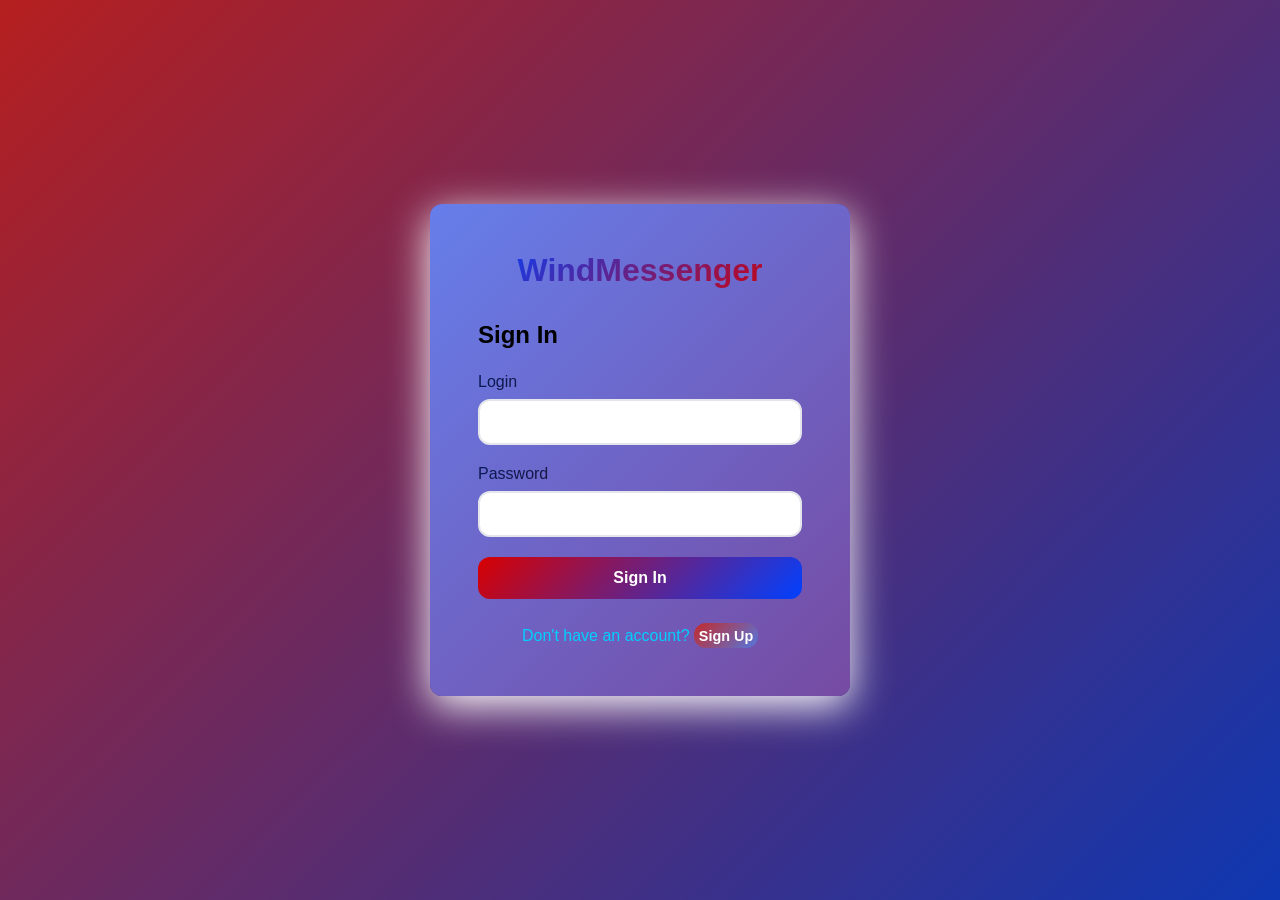
==== commit b640df12: "Rebuild Frontend" ====
--- a/frontend/index.html
+++ b/frontend/index.html
@@ -1,45 +1,40 @@
 <!DOCTYPE html>
-<html lang="en">
+<html lang="ru">
 <head>
     <meta charset="UTF-8">
     <meta name="viewport" content="width=device-width, initial-scale=1.0">
-    <title>Messenger</title>
+    <title>Document</title>
     <link rel="stylesheet" href="styles.css">
 </head>
 <body>
-    <!-- Auth Screen -->
     <div id="auth-screen" class="screen active">
         <div class="auth-container">
             <div class="auth-box">
-                <h1 class="auth-title">Messenger</h1>
-                
-                <!-- Login Form -->
+                <h1 class="auth-title">WindMessenger</h1>
                 <div id="login-form" class="auth-form active">
                     <h2>Sign In</h2>
                     <form id="login-submit">
                         <div class="input-group">
-                            <label for="login-username">Username</label>
+                            <label for="login-username">Login</label>
                             <input type="text" id="login-username" required autocomplete="username">
                         </div>
                         <div class="input-group">
                             <label for="login-password">Password</label>
                             <input type="password" id="login-password" required autocomplete="current-password">
                         </div>
+                        <div id="login-error" class="error-message"></div>
                         <button type="submit" class="btn btn-primary">Sign In</button>
-                        <div id="login-error" class="error-message"></div>
                     </form>
                     <p class="auth-switch">
-                        Don't have an account? 
-                        <a href="#" id="show-register">Sign Up</a>
+                        Don't have an account?
+                        <button id="show-register" class="btn-primary ">Sign Up</button>
                     </p>
                 </div>
-
-                <!-- Register Form -->
                 <div id="register-form" class="auth-form">
                     <h2>Sign Up</h2>
                     <form id="register-submit">
                         <div class="input-group">
-                            <label for="register-username">Username</label>
+                            <label for="register-username">Login</label>
                             <input type="text" id="register-username" required autocomplete="username">
                         </div>
                         <div class="input-group">
@@ -54,118 +49,160 @@
                             <label for="register-repeat-password">Repeat Password</label>
                             <input type="password" id="register-repeat-password" required autocomplete="new-password">
                         </div>
+                        <div id="register-error" class="error-message"></div>
                         <button type="submit" class="btn btn-primary">Sign Up</button>
-                        <div id="register-error" class="error-message"></div>
                     </form>
                     <p class="auth-switch">
                         Already have an account? 
-                        <a href="#" id="show-login">Sign In</a>
-                    </p>
-                </div>
-            </div>
-        </div>
-    </div>
-
-    <!-- Main App Screen -->
+                        <button id="show-login" class="btn-primary ">Sign In</button>
+                </div>
+            </div>
+        </div>
+    </div>
     <div id="app-screen" class="screen">
         <div class="app-container">
-            <!-- Sidebar -->
-            <aside class="sidebar">
-                <div class="sidebar-header">
-                    <h1 class="app-title">Messenger</h1>
-                    <div class="user-info">
-                        <span id="current-user-nickname"></span>
-                        <button id="logout-btn" class="btn-icon" title="Logout">
-                            <svg width="20" height="20" viewBox="0 0 24 24" fill="none" stroke="currentColor">
-                                <path d="M9 21H5a2 2 0 0 1-2-2V5a2 2 0 0 1 2-2h4M16 17l5-5-5-5M21 12H9"/>
-                            </svg>
-                        </button>
-                    </div>
-                </div>
-
-                <div class="rooms-controls">
-                    <button id="create-room-btn" class="btn btn-secondary">
-                        <svg width="16" height="16" viewBox="0 0 24 24" fill="none" stroke="currentColor">
+            <div class="app-box">
+                <aside class="sidebar">
+                    <div class="sidebar-header">
+                        <h1 class="app-title">WindMessenger</h1>
+                        <div class="user-info">
+                            <div class="user-details">
+                                <div class="avatar"></div>
+                                <span id="current-user-nickname"></span>
+                            </div>
+                            <button id="logout-btn" class="btn-icon" title="Logout">
+                                <svg width="20" height="20" viewBox="0 0 24 24" fill="none" stroke="currentColor">
+                                    <path d="M9 21H5a2 2 0 0 1-2-2V5a2 2 0 0 1 2-2h4M16 17l5-5-5-5M21 12H9"/>
+                                </svg>
+                            </button>
+                        </div>
+                    </div>
+                    <div id="rooms-list" class="rooms-list">
+                        <!-- Пример комнаты 1
+                        <div class="room-item active">
+                            <div class="room-header">
+                                <div class="room-name">Общий чат</div>
+                                <div class="room-time">14:30</div>
+                            </div>
+                            <div class="room-footer">
+                                <div class="room-last-message">Анна: Привет всем!</div>
+                                <div class="unread-badge">3</div>
+                            </div>
+                        </div>-->
+                    </div>
+                    <button id="create-room-btn" class="btn-create-room-fab">
+                        <svg width="24" height="24" viewBox="0 0 24 24" fill="none" stroke="currentColor" stroke-width="2">
                             <line x1="12" y1="5" x2="12" y2="19"></line>
                             <line x1="5" y1="12" x2="19" y2="12"></line>
                         </svg>
-                        New Room
                     </button>
-                </div>
-
-                <div id="rooms-list" class="rooms-list">
-                    <!-- Rooms will be loaded here -->
-                </div>
-            </aside>
-
-            <!-- Main Chat Area -->
-            <main class="main-chat">
-                <div id="no-room-selected" class="no-selection">
-                    <svg width="64" height="64" viewBox="0 0 24 24" fill="none" stroke="currentColor" stroke-width="1">
-                        <path d="M21 15a2 2 0 0 1-2 2H7l-4 4V5a2 2 0 0 1 2-2h14a2 2 0 0 1 2 2z"/>
-                    </svg>
-                    <p>Select a room to start messaging</p>
-                </div>
-
-                <div id="chat-container" class="chat-container" style="display: none;">
-                    <!-- Chat Header -->
-                    <div class="chat-header">
-                        <div class="chat-header-info">
-                            <h2 id="current-room-name">Room Name</h2>
-                            <span id="room-members-count" class="members-count">0 members</span>
-                        </div>
-                        <div class="chat-header-actions">
-                            <button id="show-members-btn" class="btn-icon" title="Members">
-                                <svg width="20" height="20" viewBox="0 0 24 24" fill="none" stroke="currentColor">
-                                    <path d="M17 21v-2a4 4 0 0 0-4-4H5a4 4 0 0 0-4 4v2"/>
-                                    <circle cx="9" cy="7" r="4"/>
-                                    <path d="M23 21v-2a4 4 0 0 0-3-3.87"/>
-                                    <path d="M16 3.13a4 4 0 0 1 0 7.75"/>
-                                </svg>
-                            </button>
-                            <button id="rename-room-btn" class="btn-icon" title="Rename Room">
+                </aside>
+                
+                <!-- Main Chat Area -->
+                <main class="main-chat">
+                    <div id="no-room-selected" class="empty-state">
+                        <svg width="48" height="48" viewBox="0 0 24 24" fill="none" stroke="currentColor" stroke-width="1">
+                            <path d="M21 15a2 2 0 0 1-2 2H7l-4 4V5a2 2 0 0 1 2-2h14a2 2 0 0 1 2 2z"/>
+                        </svg>
+                        <p>Select a room to start messaging</p>
+                    </div>
+
+                    <div id="chat-container" class="chat-container" style="display: none;">
+                        <div class="chat-header">
+                            <div class="chat-header-info">
+                                <h2 id="current-room-name">Room Name</h2>
+                                <button id="rename-room-btn" class="btn-icon dark" title="Rename Room">
                                 <svg width="20" height="20" viewBox="0 0 24 24" fill="none" stroke="currentColor">
                                     <path d="M11 4H4a2 2 0 0 0-2 2v14a2 2 0 0 0 2 2h14a2 2 0 0 0 2-2v-7"/>
                                     <path d="M18.5 2.5a2.121 2.121 0 0 1 3 3L12 15l-4 1 1-4 9.5-9.5z"/>
                                 </svg>
-                            </button>
-                            <button id="leave-room-btn" class="btn-icon btn-danger" title="Leave Room">
-                                <svg width="20" height="20" viewBox="0 0 24 24" fill="none" stroke="currentColor">
-                                    <path d="M9 21H5a2 2 0 0 1-2-2V5a2 2 0 0 1 2-2h4"/>
-                                    <polyline points="16 17 21 12 16 7"/>
-                                    <line x1="21" y1="12" x2="9" y2="12"/>
-                                </svg>
-                            </button>
-                        </div>
-                    </div>
-
-                    <!-- Messages Area -->
-                    <div id="messages-container" class="messages-container">
+                                </button>
+                            </div>
+                            <div class="chat-header-actions">
+                                <button id="show-members-btn" class="btn btn-icon dark" title="Members">
+                                    <svg width="20" height="20" viewBox="0 0 24 24" fill="none" stroke="currentColor">
+                                        <path d="M17 21v-2a4 4 0 0 0-4-4H5a4 4 0 0 0-4 4v2"/>
+                                        <circle cx="9" cy="7" r="4"/>
+                                        <path d="M23 21v-2a4 4 0 0 0-3-3.87"/>
+                                        <path d="M16 3.13a4 4 0 0 1 0 7.75"/>
+                                    </svg>
+                                    <span id="room-members-count" class="members-count">0 members</span>
+                                </button>
+
+                                <button id="leave-room-btn" class="btn-icon dark danger" title="Leave Room">
+                                    <svg width="20" height="20" viewBox="0 0 24 24" fill="none" stroke="currentColor">
+                                        <path d="M9 21H5a2 2 0 0 1-2-2V5a2 2 0 0 1 2-2h4"/>
+                                        <polyline points="16 17 21 12 16 7"/>
+                                        <line x1="21" y1="12" x2="9" y2="12"/>
+                                    </svg>
+                                </button>
+                            </div>
+                        </div>
+                        <!-- Messages Area -->
+                        <div id="messages-container" class="messages-container">
+                            <!-- 
+                            <div class="message">
+                                <div class="message-avatar">A</div>
+                                <div class="message-content">
+                                    <div class="message-header">
+                                        <span class="message-author">Анна</span>
+                                        <span class="message-time">14:30</span>
+                                    </div>
+                                    <div class="message-text">Привет всем!</div>
+                                </div>
+                            </div>-->
+                        
+                            <!-- Пример сообщения (свое)
+                            <div class="message own">
+                                <div class="message-avatar">Я</div>
+                                <div class="message-content">
+                                    <div class="message-header">
+                                        <span class="message-author">Вы</span>
+                                        <span class="message-time">14:32</span>
+                                    </div>
+                                    <div class="message-text">Здравствуйте!</div>
+                                </div>
+                            </div>-->
+                        
                         <!-- Messages will be loaded here -->
-                    </div>
-
-                    <!-- Message Input -->
-                    <div class="message-input-container">
-                        <form id="send-message-form">
-                            <input 
-                                type="text" 
-                                id="message-input" 
-                                placeholder="Type a message..." 
-                                autocomplete="off"
-                                maxlength="5000"
-                            >
-                            <button type="submit" class="btn-send">
-                                <svg width="20" height="20" viewBox="0 0 24 24" fill="none" stroke="currentColor">
-                                    <line x1="22" y1="2" x2="11" y2="13"></line>
-                                    <polygon points="22 2 15 22 11 13 2 9 22 2"></polygon>
-                                </svg>
-                            </button>
-                        </form>
-                    </div>
-                </div>
-            </main>
-        </div>
-    </div>
+                        </div>
+
+                        <!-- Message Input -->
+                        <div class="message-input-container">
+                            <form id="send-message-form">
+                                <input 
+                                    type="text" 
+                                    id="message-input" 
+                                    placeholder="Type a message..." 
+                                    autocomplete="off"
+                                    maxlength="5000"
+                                >
+                                <button type="submit" class="btn-primary btn-send">
+                                    <svg width="20" height="20" viewBox="0 0 24 24" fill="none" stroke="currentColor">
+                                        <line x1="22" y1="2" x2="11" y2="13"></line>
+                                        <polygon points="22 2 15 22 11 13 2 9 22 2"></polygon>
+                                    </svg>
+                                </button>
+                            </form>
+                        </div>
+                    </div>
+                </main>
+            </div>
+        </div>
+    </div>
+
+
+
+
+
+
+
+
+
+
+
+
+
 
     <!-- Modals -->
     
@@ -182,7 +219,7 @@
                     <input type="text" id="new-room-name" required>
                 </div>
                 <div class="modal-actions">
-                    <button type="button" class="btn btn-secondary modal-cancel">Cancel</button>
+                    <button type="button" class="btn modal-cancel">Cancel</button>
                     <button type="submit" class="btn btn-primary">Create</button>
                 </div>
             </form>
@@ -202,10 +239,35 @@
                     <input type="text" id="rename-room-name" required>
                 </div>
                 <div class="modal-actions">
-                    <button type="button" class="btn btn-secondary modal-cancel">Cancel</button>
+                    <button type="button" class="btn modal-cancel">Cancel</button>
                     <button type="submit" class="btn btn-primary">Rename</button>
                 </div>
             </form>
+        </div>
+    </div>
+
+    <!-- Members List Modal -->
+    <div id="members-modal" class="modal">
+        <div class="modal-content modal-large">
+            <div class="modal-header">
+                <h3>Room Members</h3>
+                <button class="modal-close">&times;</button>
+            </div>
+            <div id="members-list" class="members-list">
+                <!-- Members will be loaded here -->
+                <!--<div class="member-item">
+                    <div class="member-avatar">A</div>
+                    <div class="member-info">
+                        <div class="member-nickname">Aleafdsx</div>
+                        <div class="member-login">@asfaggasGt</div>
+                    </div>
+                </div>
+                <div class="member-item">-->
+            </div>
+            <div class="modal-actions">
+                <button class="btn modal-cancel">Close</button>
+                <button id="add-member-btn" class="btn btn-primary">Add Member</button>
+            </div>
         </div>
     </div>
 
@@ -218,34 +280,37 @@
             </div>
             <form id="add-member-form">
                 <div class="input-group">
-                    <label for="member-username">Username</label>
+                    <label for="member-username">Userlogin</label>
                     <input type="text" id="member-username" required>
                 </div>
+                <div id="add-member-error" class="error-message"></div>
                 <div class="modal-actions">
-                    <button type="button" class="btn btn-secondary modal-cancel">Cancel</button>
+                    <button type="button" class="btn modal-cancel">Cancel</button>
                     <button type="submit" class="btn btn-primary">Add</button>
                 </div>
             </form>
         </div>
     </div>
 
-    <!-- Members List Modal -->
-    <div id="members-modal" class="modal">
-        <div class="modal-content modal-large">
-            <div class="modal-header">
-                <h3>Room Members</h3>
-                <button class="modal-close">&times;</button>
-            </div>
-            <div id="members-list" class="members-list">
-                <!-- Members will be loaded here -->
+    <!-- Confirm Modal -->
+    <div id="confirm-modal" class="modal">
+        <div class="modal-content">
+            <div class="modal-header">
+                <h3 id="confirm-title">Confirm</h3>
+                <button class="modal-close">&times;</button>
+            </div>
+            <div class="modal-body">
+                <p id="confirm-message">Are you sure?</p>
             </div>
             <div class="modal-actions">
-                <button id="add-member-btn" class="btn btn-primary">Add Member</button>
-                <button class="btn btn-secondary modal-cancel">Close</button>
-            </div>
-        </div>
-    </div>
+                
+                <button id="confirm-ok-btn" class="btn btn-primary danger">OK</button>
+                <button type="button" class="btn modal-cancel">Cancel</button>
+            </div>
+        </div>
+    </div>
+
 
     <script src="app.js"></script>
 </body>
-</html>
+</html>
--- a/frontend/styles.css
+++ b/frontend/styles.css
@@ -1,34 +1,20 @@
-:root {
-    --primary: #0084ff;
-    --primary-dark: #0066cc;
-    --secondary: #f0f2f5;
-    --danger: #e74c3c;
-    --danger-hover: #c0392b;
-    --success: #2ecc71;
-    --text-primary: #1c1e21;
-    --text-secondary: #65676b;
-    --border: #e4e6eb;
-    --bg-primary: #ffffff;
-    --bg-secondary: #f0f2f5;
-    --bg-hover: #f2f3f5;
-    --shadow: rgba(0, 0, 0, 0.1);
-    --shadow-lg: rgba(0, 0, 0, 0.15);
-}
-
+/* ===== RESET ===== */
 * {
     margin: 0;
     padding: 0;
     box-sizing: border-box;
 }
 
+
+/* ===== GLOBAL ===== */
 body {
     font-family: -apple-system, BlinkMacSystemFont, 'Segoe UI', Roboto, Helvetica, Arial, sans-serif;
-    background: var(--bg-secondary);
-    color: var(--text-primary);
+    background: #f0f2f5;
+    color: #0084ff;
     overflow: hidden;
 }
 
-/* Screens */
+/* ===== SCREENS ===== */
 .screen {
     display: none;
     width: 100vw;
@@ -39,470 +25,504 @@
     display: block;
 }
 
-/* Auth Screen */
+.auth-form {
+    display: none;               /* Скрыты по умолчанию */
+}
+
+.auth-form.active {
+    display: block;              /* Активная форма видима */
+}
+
 .auth-container {
+    display: flex;               /* Включаем Flexbox */
+    align-items: center;         /* Выравнивание по вертикали (центр) */
+    justify-content: center;     /* Выравнивание по горизонтали (центр) */
+    min-height: 100vh;           /* Минимальная высота на весь экран */
+    background: linear-gradient(135deg, #b51f1f 0%, #0e37b1 100%); /* Градиент */
+}
+
+.auth-box {
+    background: linear-gradient(135deg, #667eea 0%, #764ba2 100%); /* Градиентный фон */
+    padding: 3rem;               /* Внутренние отступы: сверху/снизу 3rem, слева/справа 3rem */
+    border-radius: 12px;         /* Скругление углов 12 пикселей */
+    box-shadow: 0 10px 40px #ffffff; /* Тень: смещениеY 10px, размытие 40px */
+    width: 100%;                 /* Ширина 100% от родителя */
+    max-width: 420px;            /* Максимальная ширина 420px (не растянется шире) */
+}
+
+.auth-box h2 {
+    background: linear-gradient(135deg, #000000 0%, #000000 100%); /* Градиент */
+    -webkit-background-clip: text; /* Обрезаем фон под текст (WebKit) */
+    -webkit-text-fill-color: transparent; /* Делаем текст прозрачным, виден градиент */
+    background-clip: text;       /* Обрезаем фон под текст (стандарт) */
+    margin-bottom: 1.5rem; 
+    font-size: 1.5rem;
+}
+
+.auth-title {
+    background: linear-gradient(135deg, #0040ff 0%, #d80000 100%); /* Градиент */
+    text-align: center;          /* Текст по центру */
+    font-size: 2rem;             /* Размер шрифта 32px (2rem = 32px) */
+    margin-bottom: 2rem;         /* Отступ снизу 32px */
+    -webkit-background-clip: text; /* Обрезаем фон под текст (WebKit) */
+    -webkit-text-fill-color: transparent; /* Делаем текст прозрачным, виден градиент */
+    background-clip: text;       /* Обрезаем фон под текст (стандарт) */
+}
+
+.input-group {
+    margin-bottom: 1.25rem;      /* Отступ снизу 20px */
+}
+
+.input-group label {
+    background: linear-gradient(135deg, #061a56 0%, #4e0c0c 100%); /* Градиент */
+    -webkit-background-clip: text; /* Обрезаем фон под текст (WebKit) */
+    -webkit-text-fill-color: transparent; /* Делаем текст прозрачным, виден градиент */
+    background-clip: text;       /* Обрезаем фон под текст (стандарт) */
+
+    display: block;              /* Метка как блочный элемент (занимает всю ширину) */
+    margin-bottom: 0.5rem;       /* Отступ снизу 8px */
+    font-size: 1.0rem;           /* Размер шрифта ~14.4px */
+    font-weight: 500;            /* Полужирное начертание */
+}
+
+.input-group input {
+    background: linear-gradient(135deg, #ffffff 0%, #ffffff 100%); /* Градиент */
+    width: 100%;                 /* Поле ввода на всю ширину родителя */
+    padding: 0.75rem 1rem;       /* Внутренние отступы: сверху/снизу 12px, слева/справа 16px */
+    border: 2px solid #e4e6eb; /* Граница 2px серого цвета */
+    border-radius: 12px;          /* Скругление 8px */
+    font-size: 1rem;             /* Размер шрифта 16px */
+    transition: all 0.3s;        /* Плавная анимация всех свойств за 0.3 секунды */
+}
+
+.input-group input:focus {
+    outline: none;               /* Убираем стандартный outline браузера */
+    border-color: #002aff; /* Граница становится синей при фокусе */
+}
+
+.btn {
+    width: 100%;                 /* Кнопка на всю ширину */
+    padding: 0.75rem 1.5rem;     /* Отступы: 12px сверху/снизу, 24px слева/справа */
+    border: none;                /* Убираем границу */
+    border-radius: 12px;          /* Скругление 8px */
+    font-size: 1rem;             /* Размер текста 16px */
+    font-weight: 600;            /* Жирное начертание */
+    cursor: pointer;             /* Курсор-указатель при наведении */
+    transition: all 0.3s;        /* Анимация всех свойств 0.3с */
+    display: inline-flex;        /* Инлайн-флекс для центрирования содержимого */
+    align-items: center;         /* Центрирование по вертикали */
+    justify-content: center;     /* Центрирование по горизонтали */
+    gap: 0.5rem;                 /* Расстояние между элементами внутри 8px */
+}
+
+.btn-primary {
+    background: linear-gradient(135deg, #d80000 0%, #0040ff 100%); /* Градиентный фон */
+    color: white;                /* Белый текст */
+}
+
+.btn-primary.danger{
+    background: linear-gradient(135deg, #d80000 0%, #ff00c3 100%); /* Градиентный фон */
+    color: rgb(68, 0, 255);  
+    max-width: 10%;         
+}
+
+.btn-primary.danger:hover {
+    transform: translateY(2px); /* Поднимаем кнопку вверх на 2px при наведении */
+    box-shadow: 0 5px 15px rgba(255, 0, 0, 0.3);   ; /* Тень */
+}
+
+.btn-primary:hover {
+    transform: translateY(-2px); /* Поднимаем кнопку вверх на 2px при наведении */
+    box-shadow: 0 5px 15px; /* Тень */
+}
+
+
+.btn-icon{
+    background: transparent;
+    border: none;
+    cursor: pointer;
+    color: #ffffff; 
+}
+
+.btn-icon:hover {
+    color: #f3a73d;  /* Темный цвет иконки */
+}
+
+.btn-icon.dark{
+    color: #000000;
+}
+
+.btn-icon.dark:hover {
+    color: #33ff00;
+}
+
+.btn-icon.dark.danger:hover {
+    color: #ff0000;
+    box-shadow: 0 0 5px rgba(255, 0, 0, 0.5);
+}
+
+.auth-switch {
+    margin-top: 1.5rem;          /* Отступ сверху 24px */
+    text-align: center;          /* Текст по центру */
+    color: #00d0ff; /* Серый цвет */
+}
+
+.auth-switch button {
+    background: linear-gradient(135deg, #c42a2a 0%, #5577de 100%);
+    padding: 0.3rem 0.3rem;     /* Отступы: сверху/снизу, слева/справа */
+    border: none;                /* Убираем границу */
+    border-radius: 12px;          /* Скругление 8px */
+    font-size: 0.9rem;             /* Размер текста 16px */
+    font-weight: 600;            /* Жирное начертание */
+    cursor: pointer;             /* Курсор-указатель при наведении */
+    transition: all 0.3s;        /* Анимация всех свойств 0.3с */
+    display: inline-flex;        /* Инлайн-флекс для центрирования содержимого */
+    align-items: center;         /* Центрирование по вертикали */
+    justify-content: center;     /* Центрирование по горизонтали */
+    gap: 0.5rem;                 /* Расстояние между элементами внутри 8px */
+}
+
+.error-message {
+    color: #ff0000;
+    font-size: 0.875rem;
+    border-radius: 6px;
+}
+
+.error-message:not(:empty) {
+    background-color: #ffe6e6;
+    border: 1px solid #ff0000;
+    padding: 0.75rem 1rem;
+    margin: 1rem 0;
+}
+
+.success-message {
+    color: #2ecc71;
+    font-size: 0.875rem;
+    border-radius: 6px;
+}
+
+.success-message:not(:empty) {
+    background-color: #e6ffe6;
+    border: 1px solid #2ecc71;
+    padding: 0.75rem 1rem;
+    margin: 1rem 0;
+}
+
+/*APP*/
+.app-container {
     display: flex;
     align-items: center;
     justify-content: center;
-    min-height: 100vh;
+    height: 100vh;
+    background: linear-gradient(135deg, #b51f1f 0%, #0e37b1 100%);
+    padding: 2rem;
+}
+
+.app-box {
     background: linear-gradient(135deg, #667eea 0%, #764ba2 100%);
-}
-
-.auth-box {
-    background: white;
-    padding: 3rem;
     border-radius: 12px;
-    box-shadow: 0 10px 40px var(--shadow-lg);
-    width: 100%;
-    max-width: 420px;
-}
-
-.auth-title {
+    box-shadow: 0 5px 15px;
+    /*
+    width: 70%;
+    /height: 70%;
+    */
+    width: 1000px;
+    height: 800px;
+    display: flex;
+    overflow: hidden;
+}
+
+/* Сайдбар */
+.sidebar {
+    background: linear-gradient(135deg, #667eea 0%, #764ba2 100%);
+    border-right: 2px solid #4c4646;
+    box-shadow: 0 10px 40px #5a5168;
+    position: relative;
+    border-radius: 0 12px 12px 0;
+    width: 15rm;
+    display: flex;
+    flex-direction: column;
+}
+
+/* Шапка сайдбара */
+.sidebar-header {
+    padding: 2.5rem 1.5rem;    /* Отступы: сверху/снизу, слева/справа */
+    border-bottom: 1px solid #7185e8; /* Нижняя граница */
+}
+
+.app-title {
+    background: linear-gradient(135deg, #0040ff 0%, #d80000 100%); /* Градиент */
+    text-align: center;          /* Текст по центру */
+    font-size: 2rem;             /* Размер шрифта 32px (2rem = 32px) */
+    margin-bottom: 0.7rem;         /* Отступ снизу 32px */
+    -webkit-background-clip: text; /* Обрезаем фон под текст (WebKit) */
+    -webkit-text-fill-color: transparent; /* Делаем текст прозрачным, виден градиент */
+    background-clip: text;       /* Обрезаем фон под текст (стандарт) */
+}
+
+.user-info {
+    display: flex;              /* Флекс для информации о пользователе */
+    align-items: center;        /* Выравнивание по центру вертикали */
+    justify-content: space-between; /* Пространство между элементами */
+    color: #000000; /* Серый текст */
+    font-size: 1.1rem;          /* Размер ~14px */
+}
+
+.user-details {
+    display: flex;
+    align-items: center;
+    gap: 0.75rem; /* Расстояние между аватаром и ником */
+}
+
+.avatar {
+    width: 20px;
+    height: 20px;
+    border-radius: 50%;
+    background: linear-gradient(135deg, #0040ff 0%, #d80000 100%);
+    flex-shrink: 0;
+}
+
+
+/* Список комнат */
+.rooms-list {
+    flex: 1;                    /* Занимает всё оставшееся пространство */
+    overflow-y: auto;           /* Вертикальная прокрутка при необходимости */
+}
+
+
+.rooms-list::-webkit-scrollbar {
+    width: 6px;
+}
+
+.rooms-list::-webkit-scrollbar-track {
+    background: rgba(255, 0, 255, 0.4);
+    border-radius: 2px;
+    margin-block: 8px;
+}
+
+.rooms-list::-webkit-scrollbar-thumb {
+    background: rgba(255, 81, 0, 0.4);
+    border-radius: 2px;
+}
+
+.rooms-list::-webkit-scrollbar-thumb:hover {
+    background: rgba(255, 255, 255, 0.6);
+}
+
+/* Элемент комнаты */
+.room-item {
+    background: linear-gradient(135deg, #aa70e5 0%, #b8c5ff 100%);
+    padding: 0.5rem 1.5rem;       /* Отступы 16px и 24px */
+    cursor: pointer;            /* Курсор-указатель */
+    transition: background 0.2s; /* Плавная смена фона за 0.2с */
+    border-bottom: 1px solid #5b6bba;
+    position: relative;         /* Для позиционирования бейджа непрочитанных */
+}
+
+.room-item:hover {
+    background: linear-gradient(135deg, #a76ae4 0%, #6f89ff 100%); /* Серый фон при наведении */
+}
+
+
+.room-item.active {
+    background: linear-gradient(135deg, #a079c7 0%, #95a8fd 100%); /* Активная комната — серый фон */
+    border-left: 3px solid #3153fd; 
+}
+
+.room-header {
+    display: flex;              
+    justify-content: space-between;
+    align-items: center;
+    margin-top: 0rem;   
+    margin-bottom: 0.25rem;    
+}
+
+.room-name {
+    font-weight: 600;           /* Полужирный */
+    background: linear-gradient(135deg, #d80000 0%, #0040ff 100%);
+    -webkit-background-clip: text; /* Обрезаем фон под текст (WebKit) */
+    -webkit-text-fill-color: transparent; /* Делаем текст прозрачным, виден градиент */
+    background-clip: text;       /* Обрезаем фон под текст (стандарт) */
+    font-size: 1rem;            /* 16px */
+}
+
+.room-time {
+    font-size: 0.75rem;         /* 12px */
+    color: #000000;
+}
+
+.room-footer {
+    display: flex;
+    justify-content: space-between;
+    align-items: center;
+    gap: 0.5rem;
+}
+
+.room-last-message {
+    font-size: 0.875rem;
+    color: #000000;
+    white-space: nowrap;
+    overflow: hidden;
+    text-overflow: ellipsis;
+    flex: 1;
+    min-width: 0;
+    width: 0; /* Ключевое свойство - заставляет элемент сжиматься */
+}
+
+.unread-badge {
+    background: #ff0000;
+    color: white;
+    border-radius: 50%;
+    min-width: 18px;
+    height: 18px;
+    display: inline-flex;
+    align-items: center;
+    justify-content: center;
+    font-size: 0.7rem;
+    font-weight: bold;
+    padding: 0 4px;
+}
+
+.unread-badge:empty {
+    display: none;
+}
+
+/* Пустое состояние */
+.empty-state {
+    flex: 1;
+    display: flex;
+    flex-direction: column;
+    align-items: center;
+    justify-content: center;
     text-align: center;
-    font-size: 2rem;
-    margin-bottom: 2rem;
-    background: linear-gradient(135deg, #667eea 0%, #764ba2 100%);
+    padding: 2rem 1.5rem;
+    color: rgba(0, 0, 0, 0.5);
+    gap: 0.75rem;
+}
+
+.empty-state svg {
+    width: 48px;
+    height: 48px;
+    stroke: rgba(0, 0, 0, 0.4);
+    stroke-width: 1.5;
+}
+
+.empty-state p {
+    font-size: 0.875rem;
+    font-weight: 500;
+    background: linear-gradient(135deg, #d80000 0%, #0040ff 100%);
     -webkit-background-clip: text;
     -webkit-text-fill-color: transparent;
     background-clip: text;
 }
 
-.auth-form {
-    display: none;
-}
-
-.auth-form.active {
-    display: block;
-}
-
-.auth-form h2 {
-    margin-bottom: 1.5rem;
-    color: var(--text-primary);
-    font-size: 1.5rem;
-}
-
-.input-group {
-    margin-bottom: 1.25rem;
-}
-
-.input-group label {
-    display: block;
-    margin-bottom: 0.5rem;
-    color: var(--text-secondary);
-    font-size: 0.9rem;
-    font-weight: 500;
-}
-
-.input-group input {
-    width: 100%;
-    padding: 0.75rem 1rem;
-    border: 2px solid var(--border);
-    border-radius: 8px;
-    font-size: 1rem;
-    transition: all 0.3s;
-}
-
-.input-group input:focus {
+.btn-create-room-fab {
+    position: absolute;
+    bottom: 16px;
+    right: 16px;
+    width: 48px;
+    height: 48px;
+    border-radius: 50%;
+    background: linear-gradient(135deg, #00b4d8 0%, #0077b6 100%);
+    border: none;
+    cursor: pointer;
+    display: flex;
+    align-items: center;
+    justify-content: center;
+    box-shadow: 0 4px 12px rgba(0, 0, 0, 0.3);
+    transition: all 0.2s;
+    z-index: 10;
+}
+
+.btn-create-room-fab:hover {
+    transform: scale(1.05);
+    box-shadow: 0 6px 16px rgba(0, 0, 0, 0.4);
+}
+
+.btn-create-room-fab svg {
+    stroke: white;
+    stroke-width: 2;
+}
+
+.btn-create-room-fab:focus {
     outline: none;
-    border-color: var(--primary);
-}
-
-.btn {
-    width: 100%;
-    padding: 0.75rem 1.5rem;
-    border: none;
-    border-radius: 8px;
-    font-size: 1rem;
-    font-weight: 600;
-    cursor: pointer;
-    transition: all 0.3s;
-    display: inline-flex;
-    align-items: center;
-    justify-content: center;
-    gap: 0.5rem;
-}
-
-.btn-primary {
-    background: linear-gradient(135deg, #667eea 0%, #764ba2 100%);
-    color: white;
-}
-
-.btn-primary:hover {
-    transform: translateY(-2px);
-    box-shadow: 0 5px 15px rgba(102, 126, 234, 0.4);
-}
-
-.btn-secondary {
-    background: var(--secondary);
-    color: var(--text-primary);
-}
-
-.btn-secondary:hover {
-    background: var(--bg-hover);
-}
-
-.btn-icon {
-    background: none;
-    border: none;
-    color: var(--text-secondary);
-    cursor: pointer;
-    padding: 0.5rem;
-    border-radius: 50%;
-    transition: all 0.2s;
-    display: flex;
-    align-items: center;
-    justify-content: center;
-}
-
-.btn-icon:hover {
-    background: var(--bg-hover);
-    color: var(--text-primary);
-}
-
-.btn-icon.btn-danger:hover {
-    background: var(--danger);
-    color: white;
-}
-
-.error-message {
-    color: var(--danger);
-    font-size: 0.875rem;
-    margin-top: 0.75rem;
-    min-height: 1.25rem;
-}
-
-.auth-switch {
-    margin-top: 1.5rem;
-    text-align: center;
-    color: var(--text-secondary);
-}
-
-.auth-switch a {
-    color: var(--primary);
-    text-decoration: none;
-    font-weight: 600;
-}
-
-.auth-switch a:hover {
-    text-decoration: underline;
-}
-
-/* App Container */
-.app-container {
-    display: flex;
-    height: 100vh;
-    background: var(--bg-primary);
-}
-
-/* Sidebar */
-.sidebar {
-    width: 360px;
-    background: var(--bg-primary);
-    border-right: 1px solid var(--border);
-    display: flex;
-    flex-direction: column;
-}
-
-.sidebar-header {
-    padding: 1.25rem 1.5rem;
-    border-bottom: 1px solid var(--border);
-}
-
-.app-title {
-    font-size: 1.5rem;
-    margin-bottom: 0.75rem;
-    background: linear-gradient(135deg, #667eea 0%, #764ba2 100%);
-    -webkit-background-clip: text;
-    -webkit-text-fill-color: transparent;
-    background-clip: text;
-}
-
-.user-info {
-    display: flex;
-    align-items: center;
-    justify-content: space-between;
-    color: var(--text-secondary);
-    font-size: 0.9rem;
-}
-
-.rooms-controls {
-    padding: 1rem 1.5rem;
-    border-bottom: 1px solid var(--border);
-}
-
-.rooms-list {
-    flex: 1;
-    overflow-y: auto;
-}
-
-.room-item {
-    padding: 1rem 1.5rem;
-    cursor: pointer;
-    transition: background 0.2s;
-    border-bottom: 1px solid var(--border);
-    position: relative;
-}
-
-.room-item:hover {
-    background: var(--bg-hover);
-}
-
-.room-item.active {
-    background: var(--secondary);
-    border-left: 3px solid var(--primary);
-}
-
-.room-header {
-    display: flex;
-    justify-content: space-between;
-    align-items: center;
-    margin-bottom: 0.25rem;
-}
-
-.room-name {
-    font-weight: 600;
-    color: var(--text-primary);
-    font-size: 1rem;
-}
-
-.room-time {
-    font-size: 0.75rem;
-    color: var(--text-secondary);
-}
-
-.room-last-message {
-    font-size: 0.875rem;
-    color: var(--text-secondary);
-    white-space: nowrap;
-    overflow: hidden;
-    text-overflow: ellipsis;
-}
-
-.unread-badge {
-    position: absolute;
-    right: 1rem;
-    top: 50%;
-    transform: translateY(-50%);
-    background: var(--primary);
-    color: white;
-    font-size: 0.75rem;
-    font-weight: 600;
-    padding: 0.25rem 0.5rem;
-    border-radius: 12px;
-    min-width: 20px;
-    text-align: center;
-}
-
-/* Main Chat */
-.main-chat {
-    flex: 1;
-    display: flex;
-    flex-direction: column;
-    background: var(--bg-secondary);
-}
-
-.no-selection {
-    flex: 1;
-    display: flex;
-    flex-direction: column;
-    align-items: center;
-    justify-content: center;
-    color: var(--text-secondary);
-}
-
-.no-selection svg {
-    margin-bottom: 1rem;
-    opacity: 0.3;
-}
-
-.chat-container {
-    display: flex;
-    flex-direction: column;
-    height: 100%;
-}
-
-.chat-header {
-    background: var(--bg-primary);
-    padding: 1rem 1.5rem;
-    border-bottom: 1px solid var(--border);
-    display: flex;
-    justify-content: space-between;
-    align-items: center;
-}
-
-.chat-header-info h2 {
-    font-size: 1.25rem;
-    margin-bottom: 0.25rem;
-}
-
-.members-count {
-    font-size: 0.875rem;
-    color: var(--text-secondary);
-}
-
-.chat-header-actions {
-    display: flex;
-    gap: 0.5rem;
-}
-
-.messages-container {
-    flex: 1;
-    overflow-y: auto;
-    padding: 1.5rem;
-    display: flex;
-    flex-direction: column-reverse;
-    gap: 1rem;
-}
-
-.message {
-    display: flex;
-    gap: 0.75rem;
-    max-width: 70%;
-    animation: fadeIn 0.3s;
-}
-
-@keyframes fadeIn {
-    from {
-        opacity: 0;
-        transform: translateY(10px);
-    }
-    to {
-        opacity: 1;
-        transform: translateY(0);
-    }
-}
-
-.message.own {
-    align-self: flex-end;
-    flex-direction: row-reverse;
-}
-
-.message-avatar {
-    width: 40px;
-    height: 40px;
-    border-radius: 50%;
-    background: linear-gradient(135deg, #667eea 0%, #764ba2 100%);
-    display: flex;
-    align-items: center;
-    justify-content: center;
-    color: white;
-    font-weight: 600;
-    flex-shrink: 0;
-}
-
-.message-content {
-    flex: 1;
-}
-
-.message-header {
-    display: flex;
-    align-items: baseline;
-    gap: 0.5rem;
-    margin-bottom: 0.25rem;
-}
-
-.message-author {
-    font-weight: 600;
-    font-size: 0.875rem;
-    color: var(--text-primary);
-}
-
-.message-time {
-    font-size: 0.75rem;
-    color: var(--text-secondary);
-}
-
-.message-text {
-    background: var(--bg-primary);
-    padding: 0.75rem 1rem;
-    border-radius: 18px;
-    font-size: 0.9375rem;
-    line-height: 1.5;
-    word-wrap: break-word;
-    box-shadow: 0 1px 2px var(--shadow);
-}
-
-.message.own .message-text {
-    background: var(--primary);
-    color: white;
-}
-
-.message-input-container {
-    background: var(--bg-primary);
-    padding: 1rem 1.5rem;
-    border-top: 1px solid var(--border);
-}
-
-.message-input-container form {
-    display: flex;
-    gap: 0.75rem;
-}
-
-#message-input {
-    flex: 1;
-    padding: 0.75rem 1rem;
-    border: 2px solid var(--border);
-    border-radius: 24px;
-    font-size: 0.9375rem;
-    transition: all 0.3s;
-}
-
-#message-input:focus {
-    outline: none;
-    border-color: var(--primary);
-}
-
-.btn-send {
-    width: 44px;
-    height: 44px;
-    border: none;
-    border-radius: 50%;
-    background: var(--primary);
-    color: white;
-    cursor: pointer;
-    display: flex;
-    align-items: center;
-    justify-content: center;
-    transition: all 0.3s;
-}
-
-.btn-send:hover {
-    background: var(--primary-dark);
-    transform: scale(1.05);
-}
-
-/* Modals */
+}
+
+
+/* МОДАЛЬНЫЕ ОКНА */
 .modal {
-    display: none;
-    position: fixed;
+    display: none;              /* Скрыты по умолчанию */
+    position: fixed;            /* Фиксированное позиционирование (поверх всего) */
     top: 0;
     left: 0;
     width: 100%;
     height: 100%;
-    background: rgba(0, 0, 0, 0.5);
-    z-index: 1000;
+    background: rgba(0, 0, 0, 0.5); /* Полупрозрачный черный фон (затемнение) */
+    z-index: 1000;              /* Высокий z-index (поверх всего) */
     align-items: center;
     justify-content: center;
 }
 
+.modal-header {
+    display: flex;
+    justify-content: space-between;
+    align-items: center;
+    margin-bottom: 1.5rem;     
+}
+
+.modal-header h3 {
+    background: linear-gradient(135deg, #d80000 0%, #0040ff 100%);
+    -webkit-background-clip: text;
+    -webkit-text-fill-color: transparent;
+    background-clip: text;     
+    font-size: 1.5rem;    
+}
+
+.modal-content {
+    background: linear-gradient(135deg, #aa70e5 0%, #b8c5ff 100%);
+    border-radius: 12px;
+    padding: 2rem;              /* 32px со всех сторон */
+    width: 90%;                 /* 90% ширины на мобильных */
+    max-width: 450px;           /* Максимум 450px на десктопе */
+    box-shadow: 0 10px 40px ;
+    animation: modalSlideIn 0.3s; /* Анимация появления */
+}
+
 .modal.active {
     display: flex;
 }
 
-.modal-content {
-    background: white;
-    border-radius: 12px;
-    padding: 2rem;
-    width: 90%;
-    max-width: 450px;
-    box-shadow: 0 10px 40px var(--shadow-lg);
-    animation: modalSlideIn 0.3s;
-}
-
-.modal-large {
-    max-width: 600px;
-}
-
+.modal-close {
+    background: none;
+    border: none;
+    font-size: 2rem;
+    color: #383434;
+    cursor: pointer;
+    line-height: 1;
+    padding: 0;
+    width: 32px;
+    height: 32px;
+    display: flex;
+    align-items: center;
+    justify-content: center;
+    border-radius: 4px;
+}
+
+.modal-close:hover {
+    color: #fc7171;
+}
+
+.modal-actions {
+    display: flex;
+    gap: 2.5rem;     
+    margin-top: 1.5rem;        
+}
+
+.modal-cancel:hover {
+    background: #9e9e9e;
+}
+
+/* Анимация появления модалки */
 @keyframes modalSlideIn {
     from {
         opacity: 0;
@@ -514,71 +534,115 @@
     }
 }
 
-.modal-header {
+.modal-actions .btn {
+    width: auto;       
+    flex: 1;
+}
+
+.main-chat {
+    flex: 1;                    /* Занимает всё оставшееся пространство */
+    display: flex;
+    flex-direction: column;
+}
+
+.chat-container {
+    display: flex;
+    flex-direction: column;
+    height: 100%;               /* На всю высоту родителя */
+}
+
+.chat-header {
+    background: linear-gradient(135deg, #aa70e5 0%, #b8c5ff 100%);
+    border-bottom: 1px solid #5b6bba;
+    padding: 1rem 1.5rem;       /* 16px 24px */
+    border-radius: 12px;
     display: flex;
     justify-content: space-between;
     align-items: center;
-    margin-bottom: 1.5rem;
-}
-
-.modal-header h3 {
-    font-size: 1.5rem;
-}
-
-.modal-close {
-    background: none;
-    border: none;
-    font-size: 2rem;
-    color: var(--text-secondary);
-    cursor: pointer;
-    line-height: 1;
-    padding: 0;
-    width: 32px;
-    height: 32px;
-    display: flex;
-    align-items: center;
-    justify-content: center;
-    border-radius: 4px;
-}
-
-.modal-close:hover {
-    background: var(--bg-hover);
-}
-
-.modal-actions {
-    display: flex;
+    box-shadow: 0 10px 40px;
+    z-index: 10;
+}
+
+.chat-header-info {
+    display: flex;
+    align-items: center;
+    gap: 0.75rem;
+}
+
+.chat-header-info h2 {
+    font-size: 1.25rem;         /* 20px */
+    margin-bottom: 0.25rem;     /* 4px */
+    background: linear-gradient(135deg, #d80000 0%, #0040ff 100%);
+    -webkit-background-clip: text;
+    -webkit-text-fill-color: transparent;
+    background-clip: text;     
+    font-size: 1.5rem;   
+}
+
+.members-count {
+    font-size: 0.75rem;        /* 14px */
+    color: #000000;
+}
+
+.chat-header-actions {
+    display: flex;
+    gap: 0.5rem;             /* Расстояние между кнопкой и счетчиком */
+}
+
+.chat-header-actions .btn{
+    display: flex;
+    flex-direction: column;
+    align-items: center;
+    padding: 0rem 0rem;
+    transition: all 0s;
+    gap: 0rem;
+}
+
+
+/* Members */
+.members-list {
+    max-height: 50%;          /* Максимальная высота 400px */
+    overflow-y: auto;           /* Прокрутка при превышении */
+}
+
+.members-list::-webkit-scrollbar {
+    width: 6px;
+}
+
+.members-list::-webkit-scrollbar-track {
+    background: rgba(255, 0, 255, 0.4);
+    border-radius: 2px;
+    margin-block: 8px;
+}
+
+.members-list::-webkit-scrollbar-thumb {
+    background: rgba(255, 81, 0, 0.4);
+    border-radius: 2px;
+}
+
+.members-list::-webkit-scrollbar-thumb:hover {
+    background: rgba(255, 255, 255, 0.6);
+}
+
+.member-item {
+    padding: 1rem; 
+    border-bottom: 1px solid #5b6bba;
+    display: flex;
+    align-items: center;
     gap: 1rem;
-    margin-top: 1.5rem;
-}
-
-.modal-actions .btn {
-    width: auto;
-    flex: 1;
-}
-
-/* Members List */
-.members-list {
-    max-height: 400px;
-    overflow-y: auto;
-}
-
-.member-item {
-    padding: 1rem;
-    border-bottom: 1px solid var(--border);
-    display: flex;
-    align-items: center;
-    gap: 1rem;
+    padding: 0.5rem 0rem;
 }
 
 .member-item:last-child {
-    border-bottom: none;
+    border-bottom: none;        /* У последнего элемента убираем границу */
 }
 
 .member-avatar {
-    width: 48px;
-    height: 48px;
+    width: 35px;
+    height: 35px;
     border-radius: 50%;
-    background: linear-gradient(135deg, #667eea 0%, #764ba2 100%);
+    background: linear-gradient(135deg, #0040ff 0%, #d80000 100%);
+    flex-shrink: 0;
     display: flex;
     align-items: center;
     justify-content: center;
@@ -592,94 +656,209 @@
 }
 
 .member-nickname {
+    font-size: 1.2rem;
     font-weight: 600;
-    margin-bottom: 0.25rem;
+    margin-bottom: 0.0rem;     /* 4px */
+    color: #000000;
 }
 
 .member-login {
-    font-size: 0.875rem;
-    color: var(--text-secondary);
-}
-
-/* Loading State */
-.loading {
-    text-align: center;
-    padding: 2rem;
-    color: var(--text-secondary);
-}
-
-/* Empty State */
-.empty-state {
-    text-align: center;
-    padding: 3rem 2rem;
-    color: var(--text-secondary);
-}
-
-.empty-state svg {
-    margin-bottom: 1rem;
-    opacity: 0.3;
-}
-
-/* Scrollbar */
-::-webkit-scrollbar {
-    width: 8px;
-    height: 8px;
-}
-
-::-webkit-scrollbar-track {
-    background: transparent;
-}
-
-::-webkit-scrollbar-thumb {
-    background: var(--border);
-    border-radius: 4px;
-}
-
-::-webkit-scrollbar-thumb:hover {
-    background: var(--text-secondary);
-}
-
-/* Responsive */
-@media (max-width: 768px) {
-    .sidebar {
-        width: 100%;
-        position: absolute;
-        z-index: 10;
-        transition: transform 0.3s;
+    font-size: 0.75rem;        /* 14px */
+    color: #3863e3;
+}
+
+.modal-body {
+    font-size: 1.5rem;
+    font-weight: 600;
+    background: linear-gradient(135deg, #ff0000 0%, #ff0000 100%);
+    -webkit-background-clip: text;
+    -webkit-text-fill-color: transparent;
+    background-clip: text;
+}
+
+.messages-container {
+    flex: 1;
+    overflow-y: auto;           /* Вертикальная прокрутка */
+    padding: 1.5rem;            /* 24px со всех сторон */
+    display: flex;
+    flex-direction: column-reverse; /* Сообщения снизу вверх (новые снизу) */
+    gap: 1rem;                  /* Расстояние между сообщениями 16px */
+    border-radius: 12px;
+    background: linear-gradient(135deg, #9b57df 0%, #506ef4 100%);
+    box-shadow: 0 10px 10px;
+    z-index: 5;
+}
+
+.messages-container::-webkit-scrollbar {
+    width: 6px;
+}
+
+.messages-container::-webkit-scrollbar-track {
+    background: rgba(255, 0, 255, 0.4);
+    border-radius: 2px;
+    margin-block: 8px;
+}
+
+.messages-container::-webkit-scrollbar-thumb {
+    background: rgba(255, 81, 0, 0.4);
+    border-radius: 2px;
+}
+
+.messages-container::-webkit-scrollbar-thumb:hover {
+    background: rgba(255, 255, 255, 0.6);
+}
+
+
+
+
+/* Отдельное сообщение */
+.message {
+    display: flex;
+    gap: 0.5rem;               /* 12px между аватаром и текстом */
+    max-width: 70%;             /* Максимальная ширина 70% */
+    animation: fadeIn 0.3s;     /* Анимация появления 0.3с */
+}
+/* Свое сообщение (от текущего пользователя) */
+.message.own {
+    align-self: flex-end;       /* Прижимаем к правому краю */
+    flex-direction: row-reverse; /* Аватар справа от текста */
+}
+
+.message-avatar {
+    width: 40px;
+    height: 40px;
+    border-radius: 50%;       
+    background: linear-gradient(135deg, #0040ff 0%, #d80000 100%); /* Градиент */
+    display: flex;
+    align-items: center;
+    justify-content: center;
+    color: white;
+    font-weight: 600;
+    flex-shrink: 0;            
+}
+
+.message-content {
+    flex: 1;
+    background: linear-gradient(170deg, #57d3f3 50%, #e99c9c 100%); /* Белый фон для чужих сообщений */
+    padding: 0.75rem 1rem;
+    border-radius: 18px;
+    flex: 0 1 auto;
+    width: fit-content;
+    max-width: 500px;
+    box-shadow: 0 2px 10px #00d0ff;
+}
+
+.message-header {
+    display: flex;
+    align-items: baseline;      /* Выравнивание по базовой линии текста */
+    gap: 0.5rem;                /* 8px */
+    margin-bottom: 0.25rem;     /* 4px */
+}
+
+.message-author {
+    font-weight: 600;
+    font-size: 0.875rem;        /* 14px */
+    color: #000000;
+    background: linear-gradient(135deg, #aa70e5 0%, #b8c5ff 100%);
+    border-radius: 12px;
+    display: inline-block;
+    padding: 0.2rem 0.7rem;
+}
+
+.message-time {
+    background: linear-gradient(135deg, #e9ecef 0%, #ced4da 100%);
+    border-radius: 12px;
+    display: inline-block;
+    padding: 0.2rem 0.7rem;
+    font-size: 0.75rem;         /* 12px */
+    color: #000000;
+    margin-left: auto; /* Прижимает время к правому краю */
+    flex-shrink: 0;
+}
+.message.own .message-author {
+    background: linear-gradient(135deg, #00ff48 0%, #b8c5ff 100%);
+}
+
+
+.message-text {
+    color:#0b3881;
+    font-weight: 600;
+    font-size: 0.9375rem;
+    line-height: 1.5;
+    word-wrap: break-word;
+    word-break: break-word;
+}
+
+
+
+/* Анимация появления сообщения */
+@keyframes fadeIn {
+    from {
+        opacity: 0;             /* Прозрачность 0% */
+        transform: translateY(10px); /* Сдвиг вниз на 10px */
     }
-
-    .sidebar.hidden {
-        transform: translateX(-100%);
+    to {
+        opacity: 1;             /* Полностью видимое */
+        transform: translateY(0); /* Исходная позиция */
     }
-
-    .message {
-        max-width: 85%;
-    }
-
-    .auth-box {
-        padding: 2rem;
-        margin: 1rem;
-    }
-}
-
-/* Connection Status */
-.connection-status {
-    position: fixed;
-    bottom: 1rem;
-    right: 1rem;
+}
+
+.message-input-container {
+    background: linear-gradient(135deg, #aa70e5 0%, #b8c5ff 100%);
+    padding: 1rem 1.5rem;       /* 16px 24px */
+    border-top: 1px solid #0084ff;
+    border-radius: 12px;
+    box-shadow: 0 -5px 10px;
+    z-index: 10;
+}
+
+.message-input-container form {
+    display: flex;
+    gap: 0.75rem;               /* 12px между полем и кнопкой */
+}
+
+
+#message-input {
+    background: #adecfb;
+    flex: 1;
     padding: 0.75rem 1rem;
-    border-radius: 8px;
-    background: var(--danger);
-    color: white;
-    font-size: 0.875rem;
-    box-shadow: 0 4px 12px var(--shadow);
-    display: none;
-}
-
-.connection-status.active {
-    display: block;
-}
-
-.connection-status.connected {
-    background: var(--success);
-}
+    border: 2px solid #002aff;
+    border-radius: 24px;
+    font-size: 0.9375rem;
+    transition: all 0.3s;
+}
+
+
+#message-input:focus {
+    outline: none;
+    border-color: #00d0ff;
+}
+
+.btn-primary.btn-send{
+    width: 44px;
+    height: 44px;
+    border: none;
+    border-radius: 50%;
+    background: linear-gradient(135deg, #cd4343 0%, #688cf8 100%);
+    color: #002aff;
+    cursor: pointer;
+    display: flex;
+    align-items: center;
+    justify-content: center;
+    transition: all 0.3s;
+}
+
+.btn-send:hover {
+    background: linear-gradient(135deg, #e97575 0%, #90a7ed 100%);
+    transform: scale(1.05);
+}
+
+.btn-send svg {
+    stroke-width: 2.5;
+}
+
+.btn-send:hover svg {
+    transition: all 0.3s;
+    transform: rotate(-45deg);
+}
+
